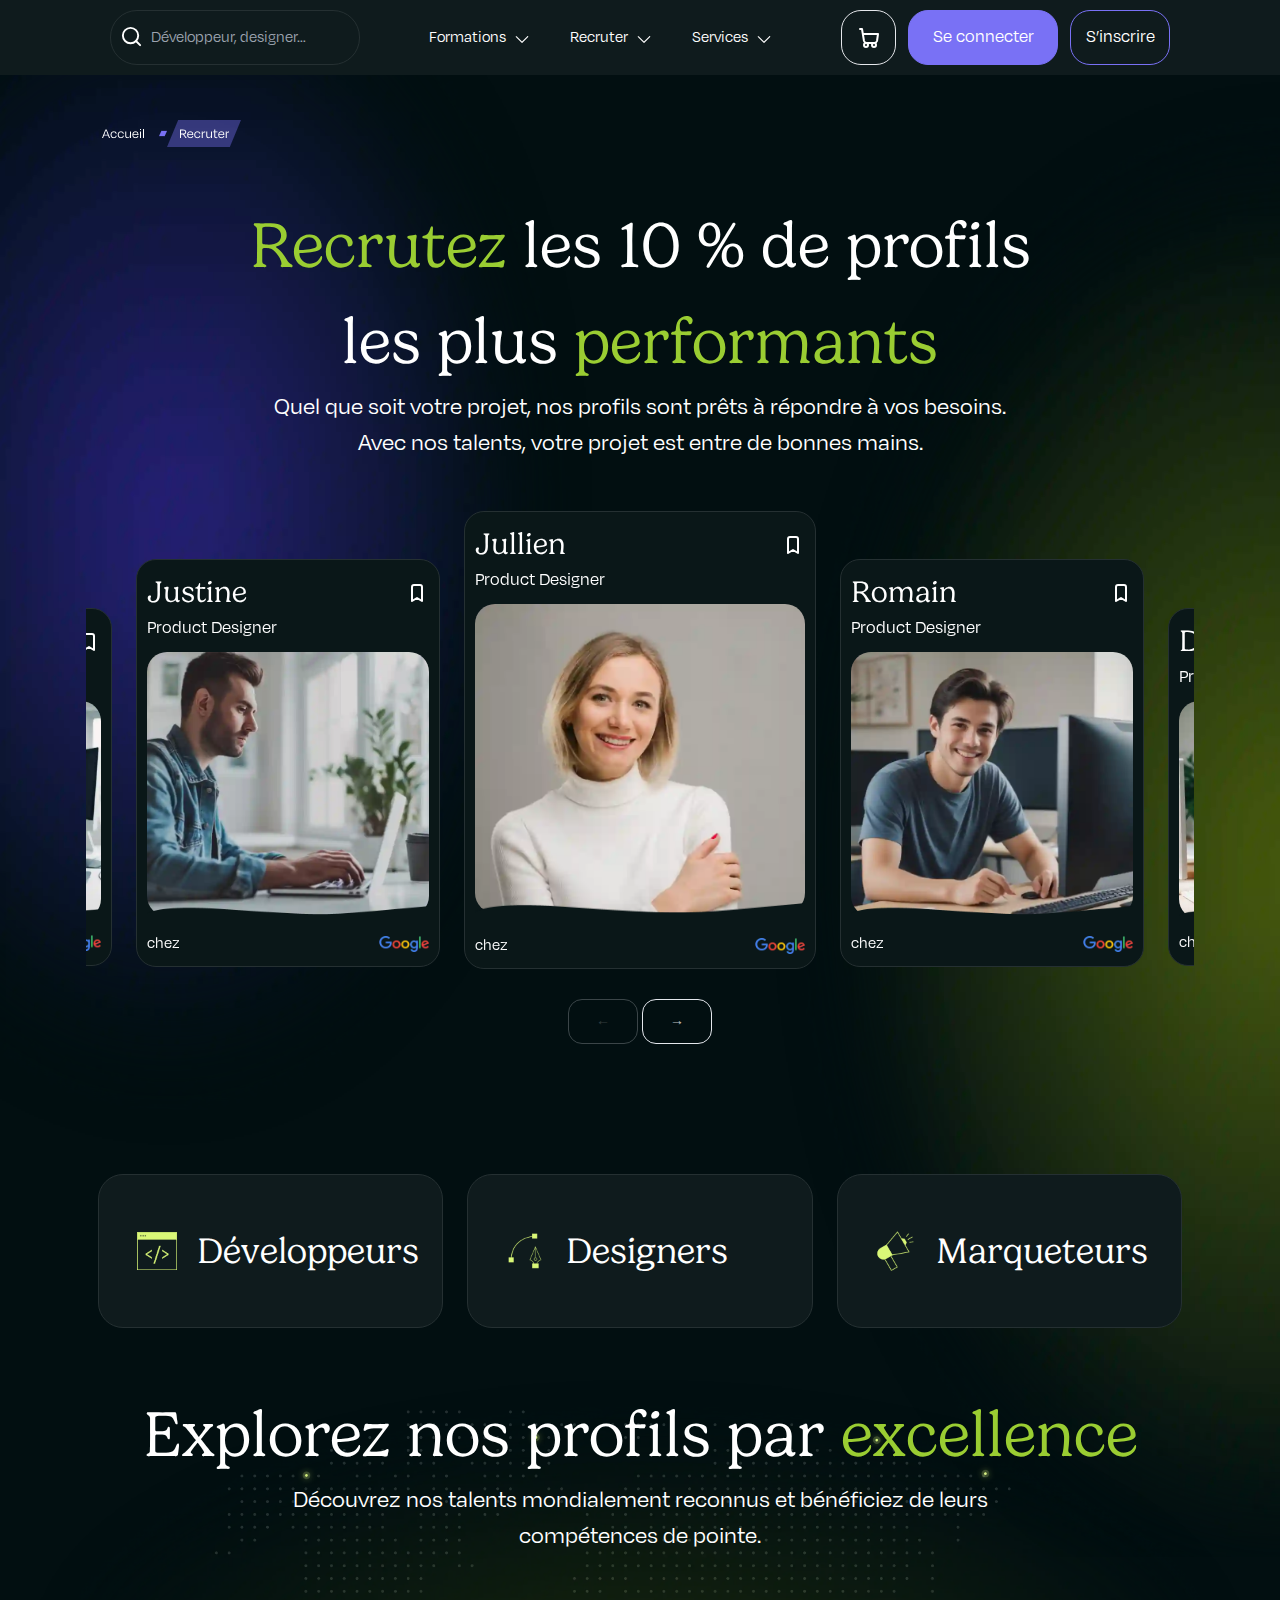
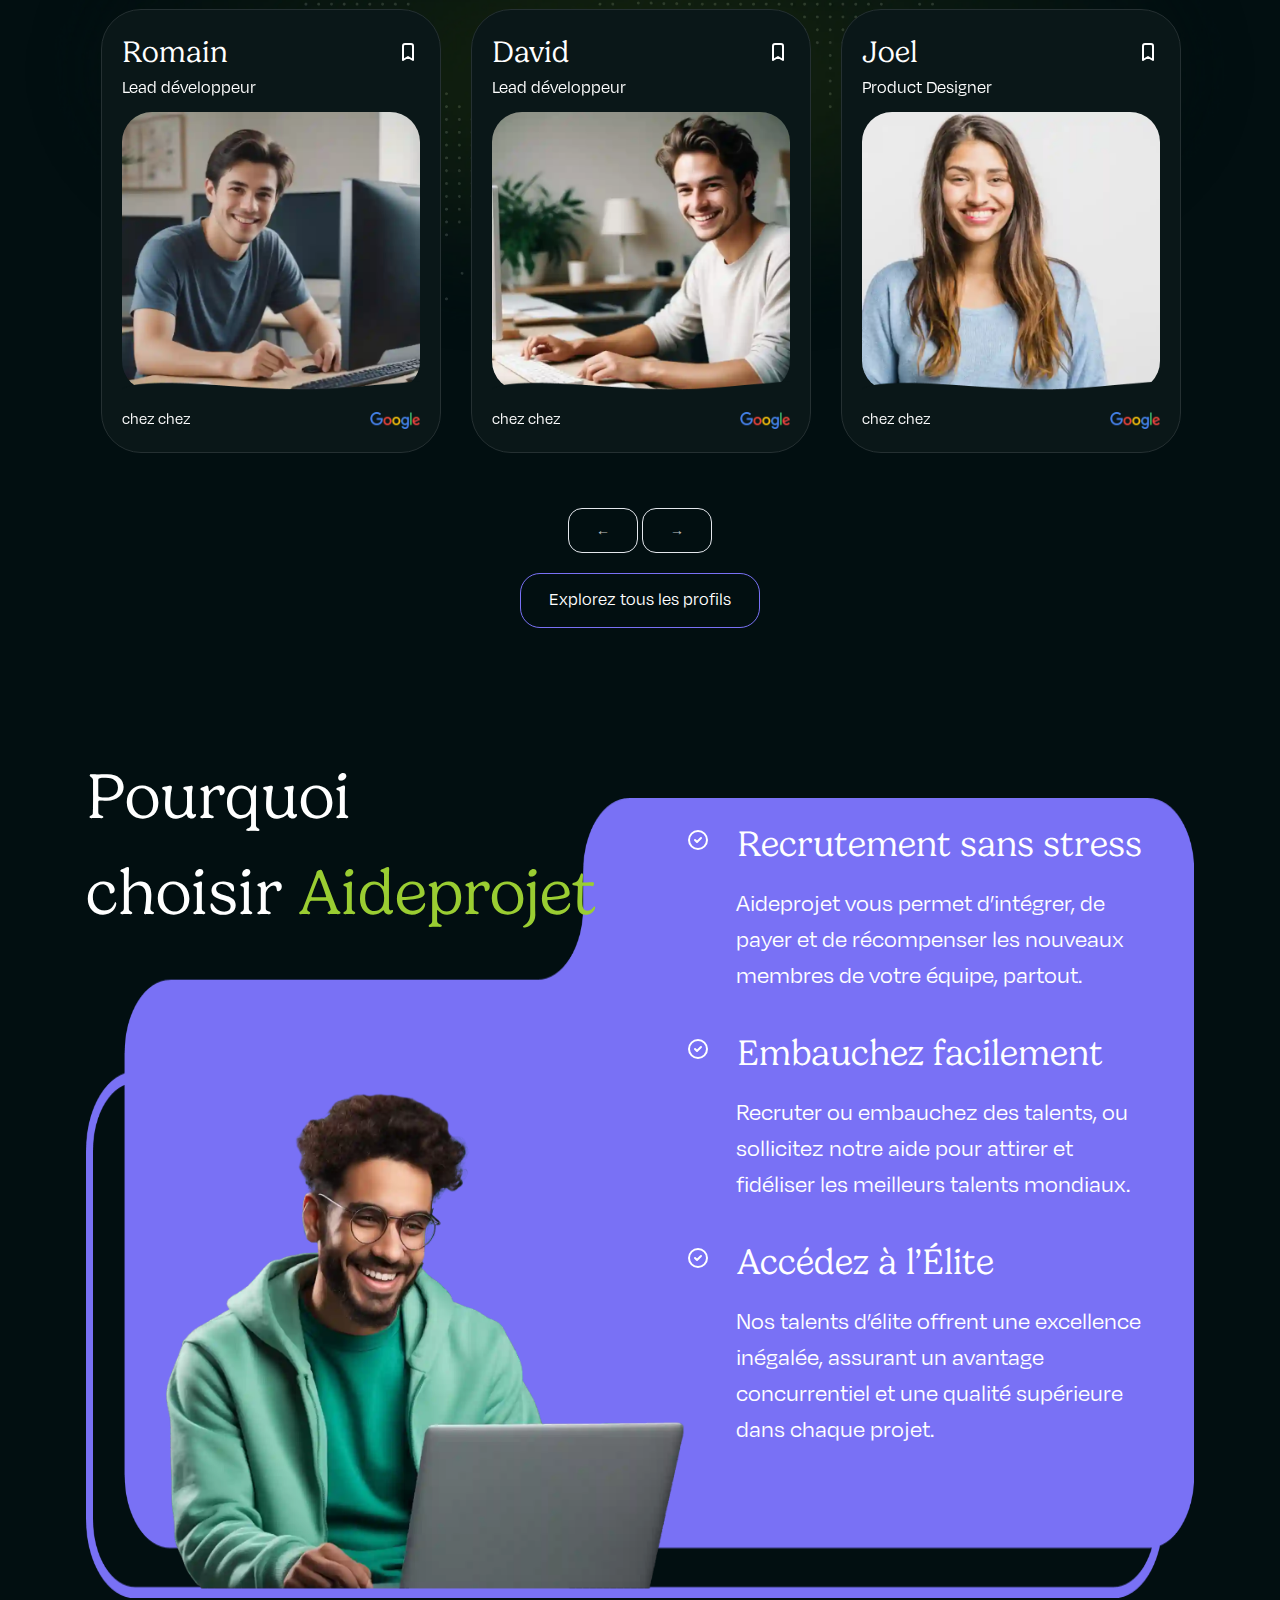
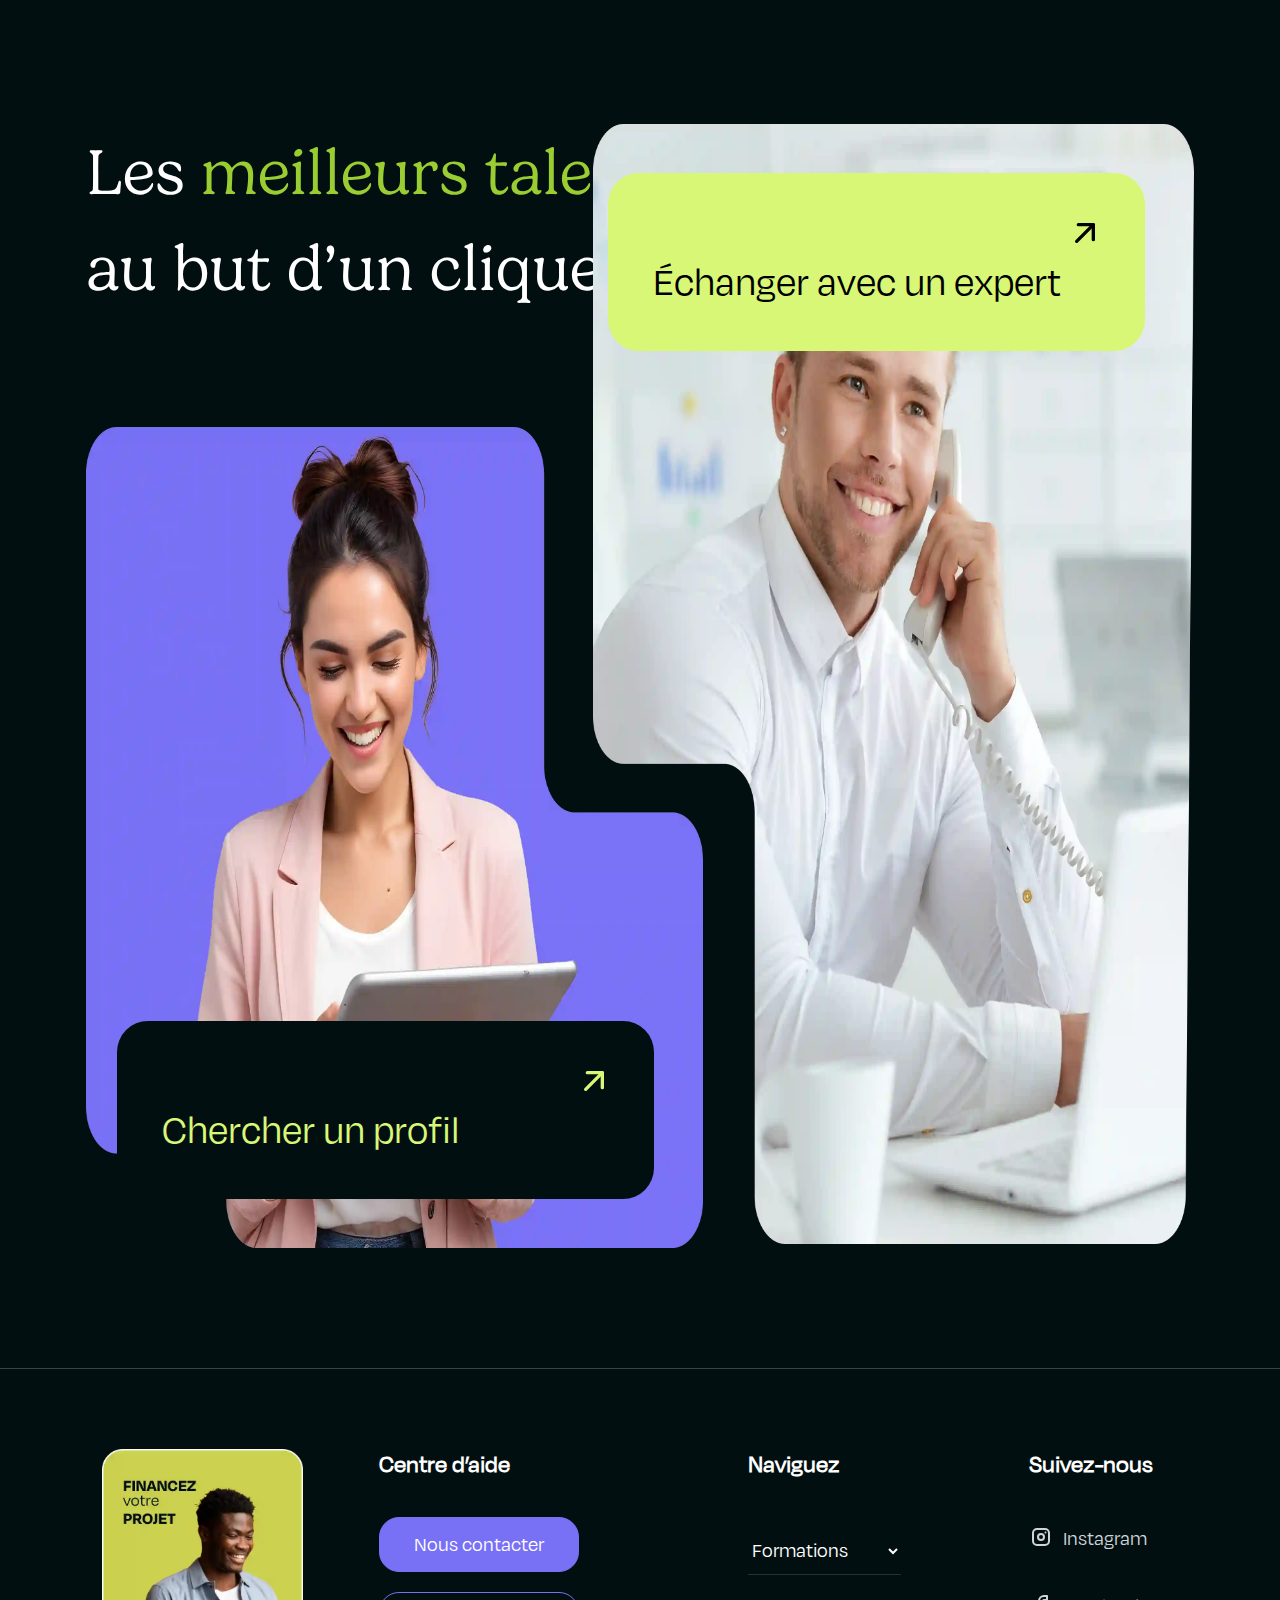
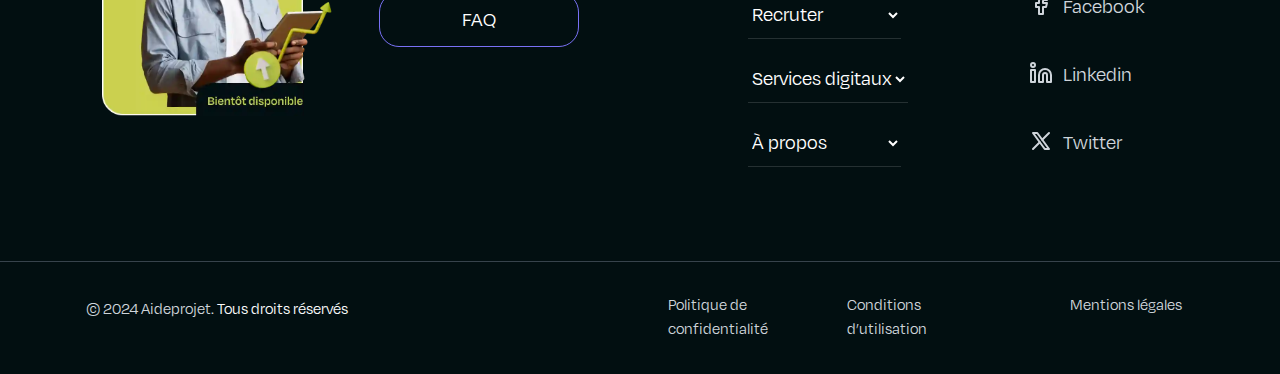
==== index.html @ 85cbe94a "updated header of index" ====
<!DOCTYPE html>
<html lang="en" class="scroll-smooth">
  <head>
    <meta charset="UTF-8" />
    <meta http-equiv="X-UA-Compatible" content="IE=edge" />
    <meta name="viewport" content="width=device-width, initial-scale=1.0" />
    <title>Aideprojet | Home</title>
    <link
      rel="shortcut icon"
      href="assets/images/favicon.png"
      type="image/x-icon"
    />
    <link type="text/css" rel="stylesheet" href="assets/css/slick.css" />
    <link type="text/css" rel="stylesheet" href="assets/css/slick-theme.css" />

    <link rel="stylesheet" href="assets/css/animate.css" />
    <link rel="stylesheet" href="assets/css/custom.css" />
    <link rel="stylesheet" href="assets/css/style.css" />
    <link rel="stylesheet" href="assets/css/tailwind.css" />

    <!-- ==== WOW JS ==== -->
    <script src="assets/js/wow.min.js"></script>
    <script>
      new WOW().init();
    </script>

    <style>
      .slick-prev:before,
      .slick-next:before {
        color: white;
      }
      .slick-prev:before {
        content: "←";
      }
      .slick-next:before {
        content: "→";
      }
      .slick-prev:hover,
      .slick-next:hover {
        color: black;
        background-color: white;
      }
      .products-slick .slick-slide {
        transition: all ease-in-out 0.5s;
      }
    </style>
  </head>

  <body>
    <!-- ====== Navbar Section Start -->
    <div class="relative first-background initial-background">
      <div class="sticky-header">
        <div class="flex w-full items-center">
          <div class="container">
            <div class="relative -mx-4 flex items-center justify-between">
              <div class="max-w-full">
                <a href="index.html" class="navbar-logo block w-full">
                  <img
                    src="assets/images/logo.png"
                    alt="logo"
                    class="header-logo w-full"
                  />
                </a>
              </div>

              <div class="flex w-full items-center justify-between px-4">
                <button
                  id="navbarToggler"
                  class="flex justify-center items-center absolute right-4 top-1/2 -translate-y-1/2 rounded-lg px-3 py-[6px] lg:hidden"
                  style="padding-top: 55px"
                >
                  <div>
                    <span
                      class="text-white text-[20px]"
                      style="margin-right: 10px"
                      >Menu</span
                    >
                  </div>
                  <div>
                    <svg
                      class="h-10 w-10 text-white"
                      fill="none"
                      viewBox="0 0 24 24"
                      stroke="currentColor"
                    >
                      <path
                        stroke-linecap="round"
                        stroke-linejoin="round"
                        stroke-width="2"
                        d="M4 6h16M4 12h16m-7 6h7"
                      />
                    </svg>
                  </div>
                </button>
                <nav
                  id="navbarCollapse"
                  class="absolute right-4 top-full hidden w-full max-w-[250px] rounded-lg bg-white py-5 shadow-lg lg:static lg:block lg:w-full lg:max-w-full lg:bg-transparent lg:py-0 lg:shadow-none xl:px-6"
                >
                  <ul class="lg:flex 2xl:ml-20 justify-between items-center">
                    <li class="submenu-item group relative">
                      <div class="relative">
                        <input
                          type="search"
                          class="search-form"
                          style="width: 250px"
                          placeholder="Développeur, designer…"
                        />
                        <svg
                          class="icon-form"
                          viewBox="0 0 24 24"
                          fill="none"
                          stroke="currentColor"
                          stroke-width="2"
                          stroke-linecap="round"
                          stroke-linejoin="round"
                        >
                          <circle cx="11" cy="11" r="8" />
                          <line x1="21" y1="21" x2="16.65" y2="16.65" />
                        </svg>
                      </div>
                    </li>
                    <div
                      class="font-Gelia flex justify-between"
                      style="margin-left: 20px"
                    >
                      <li
                        class="submenu-item group relative flex items-center lg:mr-10"
                      >
                        <div class="dropdown">
                          <div class="dropdown-item cursor-pointer">
                            Formations
                            <svg
                              class="ml-2 fill-current"
                              width="16"
                              height="20"
                              viewBox="0 0 16 20"
                              fill="none"
                              xmlns="http://www.w3.org/2000/svg"
                            >
                              <path
                                d="M7.99999 14.9C7.84999 14.9 7.72499 14.85 7.59999 14.75L1.84999 9.10005C1.62499 8.87505 1.62499 8.52505 1.84999 8.30005C2.07499 8.07505 2.42499 8.07505 2.64999 8.30005L7.99999 13.525L13.35 8.25005C13.575 8.02505 13.925 8.02505 14.15 8.25005C14.375 8.47505 14.375 8.82505 14.15 9.05005L8.39999 14.7C8.27499 14.825 8.14999 14.9 7.99999 14.9Z"
                              />
                            </svg>
                          </div>
                          <div
                            class="font-Gelia dropdown-content"
                            style="width: 780px; left: -160px"
                          >
                            <div
                              class="flex justify-between items-center"
                              style="height: 450px"
                            >
                              <div
                                class="flex flex-col justify-between h-full mr-3"
                              >
                                <div
                                  class="dropdown-submenu-background3"
                                  style="width: 481px; height: 141px"
                                >
                                  <div
                                    class="flex justify-between items-center"
                                  >
                                    <div style="font-size: 24px">
                                      Formations
                                    </div>
                                    <div
                                      class="flex justify-center items-center dropdown-title-arrow"
                                    >
                                      <svg
                                        class="h-8 w-8 text-red-500"
                                        width="24"
                                        height="24"
                                        viewBox="0 0 24 24"
                                        stroke-width="2"
                                        stroke="currentColor"
                                        fill="none"
                                        stroke-linecap="round"
                                        stroke-linejoin="round"
                                      >
                                        <path stroke="none" d="M0 0h24v24H0z" />
                                        <line x1="5" y1="12" x2="19" y2="12" />
                                        <line x1="15" y1="16" x2="19" y2="12" />
                                        <line x1="15" y1="8" x2="19" y2="12" />
                                      </svg>
                                    </div>
                                  </div>
                                  <div
                                    style="font-size: 16px; margin-top: 10px"
                                  >
                                    Explorez notre sélection de formations de
                                    pointe pour maîtriser les métiers du
                                    digital.
                                  </div>
                                </div>
                                <div
                                  id="development-item"
                                  class="development-item dropdown-subitem"
                                >
                                  <div style="font-size: 24px">
                                    Développement
                                  </div>
                                  <div class="dropdown-arrow">
                                    <svg
                                      class="h-8 w-8 text-red-500"
                                      style="color: black"
                                      width="24"
                                      height="24"
                                      viewBox="0 0 24 24"
                                      stroke-width="2"
                                      stroke="currentColor"
                                      fill="none"
                                      stroke-linecap="round"
                                      stroke-linejoin="round"
                                    >
                                      <path stroke="none" d="M0 0h24v24H0z" />
                                      <line x1="5" y1="12" x2="19" y2="12" />
                                      <line x1="15" y1="16" x2="19" y2="12" />
                                      <line x1="15" y1="8" x2="19" y2="12" />
                                    </svg>
                                  </div>
                                  <div
                                    class="dropdown-image1"
                                    style="pointer-events: none"
                                  ></div>
                                </div>
                                <div
                                  id="ux-ui-item"
                                  class="ux-ui-item dropdown-subitem"
                                >
                                  <div style="font-size: 24px">UX/UI</div>
                                  <div class="dropdown-arrow">
                                    <svg
                                      class="h-8 w-8 text-red-500"
                                      style="color: black"
                                      width="24"
                                      height="24"
                                      viewBox="0 0 24 24"
                                      stroke-width="2"
                                      stroke="currentColor"
                                      fill="none"
                                      stroke-linecap="round"
                                      stroke-linejoin="round"
                                    >
                                      <path stroke="none" d="M0 0h24v24H0z" />
                                      <line x1="5" y1="12" x2="19" y2="12" />
                                      <line x1="15" y1="16" x2="19" y2="12" />
                                      <line x1="15" y1="8" x2="19" y2="12" />
                                    </svg>
                                  </div>
                                  <div class="dropdown-image1"></div>
                                </div>
                                <div
                                  id="marketing-digital-item"
                                  class="marketing-digital-item dropdown-subitem"
                                >
                                  <div style="font-size: 24px">
                                    Marketing digital
                                  </div>
                                  <div class="dropdown-arrow">
                                    <svg
                                      class="h-8 w-8 text-red-500"
                                      style="color: black"
                                      width="24"
                                      height="24"
                                      viewBox="0 0 24 24"
                                      stroke-width="2"
                                      stroke="currentColor"
                                      fill="none"
                                      stroke-linecap="round"
                                      stroke-linejoin="round"
                                    >
                                      <path stroke="none" d="M0 0h24v24H0z" />
                                      <line x1="5" y1="12" x2="19" y2="12" />
                                      <line x1="15" y1="16" x2="19" y2="12" />
                                      <line x1="15" y1="8" x2="19" y2="12" />
                                    </svg>
                                  </div>
                                  <div class="dropdown-image1"></div>
                                </div>
                                <div
                                  id="cultural-digital-item"
                                  class="cultural-digital-item dropdown-subitem"
                                >
                                  <div style="font-size: 24px">
                                    Culture digital
                                  </div>
                                  <div class="dropdown-arrow">
                                    <svg
                                      class="h-8 w-8 text-red-500"
                                      style="color: black"
                                      width="24"
                                      height="24"
                                      viewBox="0 0 24 24"
                                      stroke-width="2"
                                      stroke="currentColor"
                                      fill="none"
                                      stroke-linecap="round"
                                      stroke-linejoin="round"
                                    >
                                      <path stroke="none" d="M0 0h24v24H0z" />
                                      <line x1="5" y1="12" x2="19" y2="12" />
                                      <line x1="15" y1="16" x2="19" y2="12" />
                                      <line x1="15" y1="8" x2="19" y2="12" />
                                    </svg>
                                  </div>
                                  <div class="dropdown-image1"></div>
                                </div>
                              </div>
                              <div class="dropdown-image1"></div>
                            </div>
                          </div>
                        </div>
                      </li>
                      <li class="submenu-item group relative lg:mr-10">
                        <div class="dropdown">
                          <div class="dropdown-item cursor-pointer">
                            Recruter
                            <svg
                              class="ml-2 fill-current"
                              width="16"
                              height="20"
                              viewBox="0 0 16 20"
                              fill="none"
                              xmlns="http://www.w3.org/2000/svg"
                            >
                              <path
                                d="M7.99999 14.9C7.84999 14.9 7.72499 14.85 7.59999 14.75L1.84999 9.10005C1.62499 8.87505 1.62499 8.52505 1.84999 8.30005C2.07499 8.07505 2.42499 8.07505 2.64999 8.30005L7.99999 13.525L13.35 8.25005C13.575 8.02505 13.925 8.02505 14.15 8.25005C14.375 8.47505 14.375 8.82505 14.15 9.05005L8.39999 14.7C8.27499 14.825 8.14999 14.9 7.99999 14.9Z"
                              />
                            </svg>
                          </div>
                          <div
                            class="font-Gelia dropdown-content"
                            style="right: -250px"
                          >
                            <div style="height: 415px">
                              <div
                                class="dropdown-submenu-background2"
                                style="width: 451px; height: 141px"
                              >
                                <div class="flex justify-between items-center">
                                  <div style="font-size: 24px">Recruter</div>
                                  <div
                                    class="flex justify-center items-center dropdown-title-arrow"
                                  >
                                    <svg
                                      class="h-8 w-8 text-red-500"
                                      width="24"
                                      height="24"
                                      viewBox="0 0 24 24"
                                      stroke-width="2"
                                      stroke="currentColor"
                                      fill="none"
                                      stroke-linecap="round"
                                      stroke-linejoin="round"
                                    >
                                      <path stroke="none" d="M0 0h24v24H0z" />
                                      <line x1="5" y1="12" x2="19" y2="12" />
                                      <line x1="15" y1="16" x2="19" y2="12" />
                                      <line x1="15" y1="8" x2="19" y2="12" />
                                    </svg>
                                  </div>
                                </div>
                                <div style="font-size: 16px; margin-top: 10px">
                                  Embaucher les 10 % de développeurs les plus
                                  performants !
                                </div>
                              </div>
                              <div
                                class="dropdown-subitem sm:mt-3"
                                style="width: 100%"
                              >
                                <div style="font-size: 24px">Développeurs</div>
                                <div class="dropdown-arrow">
                                  <svg
                                    class="h-8 w-8 text-red-500"
                                    style="color: black"
                                    width="24"
                                    height="24"
                                    viewBox="0 0 24 24"
                                    stroke-width="2"
                                    stroke="currentColor"
                                    fill="none"
                                    stroke-linecap="round"
                                    stroke-linejoin="round"
                                  >
                                    <path stroke="none" d="M0 0h24v24H0z" />
                                    <line x1="5" y1="12" x2="19" y2="12" />
                                    <line x1="15" y1="16" x2="19" y2="12" />
                                    <line x1="15" y1="8" x2="19" y2="12" />
                                  </svg>
                                </div>
                              </div>
                              <div class="dropdown-subitem" style="width: 100%">
                                <div style="font-size: 24px">Designers</div>
                                <div class="dropdown-arrow">
                                  <svg
                                    class="h-8 w-8 text-red-500"
                                    style="color: black"
                                    width="24"
                                    height="24"
                                    viewBox="0 0 24 24"
                                    stroke-width="2"
                                    stroke="currentColor"
                                    fill="none"
                                    stroke-linecap="round"
                                    stroke-linejoin="round"
                                  >
                                    <path stroke="none" d="M0 0h24v24H0z" />
                                    <line x1="5" y1="12" x2="19" y2="12" />
                                    <line x1="15" y1="16" x2="19" y2="12" />
                                    <line x1="15" y1="8" x2="19" y2="12" />
                                  </svg>
                                </div>
                              </div>
                              <div class="dropdown-subitem" style="width: 100%">
                                <div style="font-size: 24px">Marketeurs</div>
                                <div class="dropdown-arrow">
                                  <svg
                                    class="h-8 w-8 text-red-500"
                                    style="color: black"
                                    width="24"
                                    height="24"
                                    viewBox="0 0 24 24"
                                    stroke-width="2"
                                    stroke="currentColor"
                                    fill="none"
                                    stroke-linecap="round"
                                    stroke-linejoin="round"
                                  >
                                    <path stroke="none" d="M0 0h24v24H0z" />
                                    <line x1="5" y1="12" x2="19" y2="12" />
                                    <line x1="15" y1="16" x2="19" y2="12" />
                                    <line x1="15" y1="8" x2="19" y2="12" />
                                  </svg>
                                </div>
                              </div>
                              <div class="dropdown-subitem" style="width: 100%">
                                <div style="font-size: 24px">
                                  Découvrir tous les profils
                                </div>
                                <div class="dropdown-arrow">
                                  <svg
                                    class="h-8 w-8 text-red-500"
                                    style="color: black"
                                    width="24"
                                    height="24"
                                    viewBox="0 0 24 24"
                                    stroke-width="2"
                                    stroke="currentColor"
                                    fill="none"
                                    stroke-linecap="round"
                                    stroke-linejoin="round"
                                  >
                                    <path stroke="none" d="M0 0h24v24H0z" />
                                    <line x1="5" y1="12" x2="19" y2="12" />
                                    <line x1="15" y1="16" x2="19" y2="12" />
                                    <line x1="15" y1="8" x2="19" y2="12" />
                                  </svg>
                                </div>
                              </div>
                            </div>
                          </div>
                        </div>
                      </li>
                      <li class="submenu-item group relative flex items-center">
                        <div class="dropdown">
                          <div class="dropdown-item cursor-pointer">
                            Services
                            <svg
                              class="ml-2 fill-current"
                              width="16"
                              height="20"
                              viewBox="0 0 16 20"
                              fill="none"
                              xmlns="http://www.w3.org/2000/svg"
                            >
                              <path
                                d="M7.99999 14.9C7.84999 14.9 7.72499 14.85 7.59999 14.75L1.84999 9.10005C1.62499 8.87505 1.62499 8.52505 1.84999 8.30005C2.07499 8.07505 2.42499 8.07505 2.64999 8.30005L7.99999 13.525L13.35 8.25005C13.575 8.02505 13.925 8.02505 14.15 8.25005C14.375 8.47505 14.375 8.82505 14.15 9.05005L8.39999 14.7C8.27499 14.825 8.14999 14.9 7.99999 14.9Z"
                              />
                            </svg>
                          </div>
                          <div
                            class="font-Gelia dropdown-content"
                            style="width: 780px; right: -280px"
                          >
                            <div
                              class="flex justify-between items-center"
                              style="height: 450px"
                            >
                              <div
                                class="flex flex-col justify-between h-full mr-3"
                              >
                                <div
                                  class="dropdown-submenu-background1"
                                  style="width: 451px; height: 141px"
                                >
                                  <div
                                    class="flex justify-between items-center"
                                  >
                                    <div style="font-size: 24px">Services</div>
                                    <div
                                      class="flex justify-center items-center dropdown-title-arrow"
                                    >
                                      <svg
                                        class="h-8 w-8"
                                        width="24"
                                        height="24"
                                        viewBox="0 0 24 24"
                                        stroke-width="2"
                                        stroke="currentColor"
                                        fill="none"
                                        stroke-linecap="round"
                                        stroke-linejoin="round"
                                      >
                                        <path stroke="none" d="M0 0h24v24H0z" />
                                        <line x1="5" y1="12" x2="19" y2="12" />
                                        <line x1="15" y1="16" x2="19" y2="12" />
                                        <line x1="15" y1="8" x2="19" y2="12" />
                                      </svg>
                                    </div>
                                  </div>
                                  <div
                                    style="font-size: 16px; margin-top: 10px"
                                  >
                                    Découvrez notre gamme complète de services
                                    digitaux et professionnels.
                                  </div>
                                </div>
                                <div
                                  id="site-web-item"
                                  class="site-web-item dropdown-subitem"
                                >
                                  <div style="font-size: 24px">Site Web</div>
                                  <div class="dropdown-arrow">
                                    <svg
                                      class="h-8 w-8 text-red-500"
                                      style="color: black"
                                      width="24"
                                      height="24"
                                      viewBox="0 0 24 24"
                                      stroke-width="2"
                                      stroke="currentColor"
                                      fill="none"
                                      stroke-linecap="round"
                                      stroke-linejoin="round"
                                    >
                                      <path stroke="none" d="M0 0h24v24H0z" />
                                      <line x1="5" y1="12" x2="19" y2="12" />
                                      <line x1="15" y1="16" x2="19" y2="12" />
                                      <line x1="15" y1="8" x2="19" y2="12" />
                                    </svg>
                                  </div>
                                  <div
                                    class="dropdown-image2"
                                    style="pointer-events: none"
                                  ></div>
                                </div>
                                <div
                                  id="application-item"
                                  class="application-item dropdown-subitem"
                                >
                                  <div style="font-size: 24px">
                                    Application mobile V1
                                  </div>
                                  <div class="dropdown-arrow">
                                    <svg
                                      class="h-8 w-8 text-red-500"
                                      style="color: black"
                                      width="24"
                                      height="24"
                                      viewBox="0 0 24 24"
                                      stroke-width="2"
                                      stroke="currentColor"
                                      fill="none"
                                      stroke-linecap="round"
                                      stroke-linejoin="round"
                                    >
                                      <path stroke="none" d="M0 0h24v24H0z" />
                                      <line x1="5" y1="12" x2="19" y2="12" />
                                      <line x1="15" y1="16" x2="19" y2="12" />
                                      <line x1="15" y1="8" x2="19" y2="12" />
                                    </svg>
                                  </div>
                                  <div class="dropdown-image2"></div>
                                </div>
                                <div
                                  id="sociaty-item"
                                  class="sociaty-item dropdown-subitem"
                                >
                                  <div style="font-size: 24px">
                                    Réseaux sociaux
                                  </div>
                                  <div class="dropdown-arrow">
                                    <svg
                                      class="h-8 w-8 text-red-500"
                                      style="color: black"
                                      width="24"
                                      height="24"
                                      viewBox="0 0 24 24"
                                      stroke-width="2"
                                      stroke="currentColor"
                                      fill="none"
                                      stroke-linecap="round"
                                      stroke-linejoin="round"
                                    >
                                      <path stroke="none" d="M0 0h24v24H0z" />
                                      <line x1="5" y1="12" x2="19" y2="12" />
                                      <line x1="15" y1="16" x2="19" y2="12" />
                                      <line x1="15" y1="8" x2="19" y2="12" />
                                    </svg>
                                  </div>
                                  <div class="dropdown-image2"></div>
                                </div>
                                <div
                                  id="compatability-item"
                                  class="compatability-item dropdown-subitem"
                                >
                                  <div style="font-size: 24px">
                                    Comptabilité - Fiscalité
                                  </div>
                                  <div class="dropdown-arrow">
                                    <svg
                                      class="h-8 w-8 text-red-500"
                                      style="color: black"
                                      width="24"
                                      height="24"
                                      viewBox="0 0 24 24"
                                      stroke-width="2"
                                      stroke="currentColor"
                                      fill="none"
                                      stroke-linecap="round"
                                      stroke-linejoin="round"
                                    >
                                      <path stroke="none" d="M0 0h24v24H0z" />
                                      <line x1="5" y1="12" x2="19" y2="12" />
                                      <line x1="15" y1="16" x2="19" y2="12" />
                                      <line x1="15" y1="8" x2="19" y2="12" />
                                    </svg>
                                  </div>
                                  <div class="dropdown-image2"></div>
                                </div>
                              </div>
                            </div>
                          </div>
                        </div>
                      </li>
                    </div>
                    <li class="submenu-item group relative">
                      <div class="hidden sm:flex" style="margin-left: 20px">
                        <a
                          href="#"
                          class="cart-form py-2 mr-3 text-base text-white hover:opacity-70"
                        >
                          <svg
                            width="24"
                            height="24"
                            viewBox="0 0 24 24"
                            stroke-width="2"
                            stroke="currentColor"
                            fill="none"
                            stroke-linecap="round"
                            stroke-linejoin="round"
                          >
                            <path stroke="none" d="M0 0h24v24H0z" />
                            <circle cx="9" cy="19" r="2" />
                            <circle cx="17" cy="19" r="2" />
                            <path
                              d="M3 3h2l2 12a3 3 0 0 0 3 2h7a3 3 0 0 0 3 -2l1 -7h-15.2"
                            />
                          </svg>
                        </a>
                        <a
                          href="#"
                          class="fill-button-form mr-3 px-5 flex justify-center items-center text-white"
                          style="width: 150px"
                        >
                          Se connecter
                        </a>
                        <a
                          href="#"
                          class="outline-button-form flex px-5 justify-center items-center text-white"
                          style="width: 100px"
                        >
                          S’inscrire
                        </a>
                      </div>
                    </li>
                  </ul>
                </nav>
              </div>
            </div>
          </div>
        </div>
      </div>
      <!-- ====== Navbar Section End -->

      <div class="container" style="padding: 20px">
        <div class="menu-form"></div>
      </div>

      <div class="section">
        <!-- container -->
        <div class="container">
          <!-- row -->
          <div>
            <div class="-mx-4 flex flex-wrap justify-center">
              <div class="w-full px-4">
                <div class="sm:text-left xl:text-center text-white mt-28">
                  <h1 class="font-Gelia sm:text-4xl xl:text-7xl">
                    <span class="font-Gelia" style="color: yellowgreen"
                      >Recrutez</span
                    >
                    les 10 % de profils <br />les plus
                    <span class="font-Gelia" style="color: yellowgreen"
                      >performants</span
                    >
                  </h1>
                  <h4 class="sm:text-xl xl:text-2xl mt-4">
                    Quel que soit votre projet, nos profils sont prêts à
                    répondre à vos besoins.<br />
                    Avec nos talents, votre projet est entre de bonnes mains.
                  </h4>
                </div>
              </div>
            </div>

            <!-- Products tab & slick -->
            <div class="font-Gelia products-tabs" style="margin-top: 50px">
              <!-- tab -->
              <div id="tab2" class="sm:-m-4 xl:m-0 tab-pane fade in active">
                <div class="products-slick" data-nav="#slick-nav-2">
                  <!-- product -->
                  <div
                    class="text-white mx-3 m-3 sm:w-64 xl:w-72"
                    style="border-radius: 20px; padding: 20px"
                  >
                    <div class="outline-block">
                      <div class="flex justify-between items-center">
                        <h2 class="font-Gelia sm:text-base lg:text-3xl">
                          Jullien
                        </h2>
                        <svg
                          class="h-8 w-8 text-red-500"
                          width="24"
                          height="24"
                          viewBox="0 0 24 24"
                          stroke-width="2"
                          stroke="currentColor"
                          fill="none"
                          stroke-linecap="round"
                          stroke-linejoin="round"
                        >
                          <path stroke="none" d="M0 0h24v24H0z" />
                          <path
                            d="M9 4h6a2 2 0 0 1 2 2v14l-5-3l-5 3v-14a2 2 0 0 1 2 -2"
                          />
                        </svg>
                      </div>
                      <h3 class="sm:text-xs lg:text-lg">Product Designer</h3>
                      <img
                        src="assets/images/persons/person13.png"
                        style="margin-top: 10px; border-radius: 20px"
                      />
                      <img
                        src="assets/images/curve.png"
                        style="margin-top: -10px; width: 100%"
                      />
                      <div class="flex justify-between items-center">
                        <h4 class="sm:text-xs lg:text-base">chez</h4>
                        <img
                          src="assets/images/logo-google.png"
                          class="smooth-sizing"
                        />
                      </div>
                    </div>
                  </div>
                  <div
                    class="text-white mx-3 m-3 sm:w-64 xl:w-72"
                    style="border-radius: 20px; padding: 20px"
                  >
                    <div class="outline-block">
                      <div class="flex justify-between items-center">
                        <h2 class="font-Gelia sm:text-base lg:text-3xl">
                          Romain
                        </h2>
                        <svg
                          class="h-8 w-8 text-red-500"
                          width="24"
                          height="24"
                          viewBox="0 0 24 24"
                          stroke-width="2"
                          stroke="currentColor"
                          fill="none"
                          stroke-linecap="round"
                          stroke-linejoin="round"
                        >
                          <path stroke="none" d="M0 0h24v24H0z" />
                          <path
                            d="M9 4h6a2 2 0 0 1 2 2v14l-5-3l-5 3v-14a2 2 0 0 1 2 -2"
                          />
                        </svg>
                      </div>
                      <h3 class="sm:text-xs lg:text-lg">Product Designer</h3>
                      <img
                        src="assets/images/persons/person1.png"
                        style="margin-top: 10px; border-radius: 20px"
                      />
                      <img
                        src="assets/images/curve.png"
                        style="margin-top: -10px; width: 100%"
                      />
                      <div class="flex justify-between items-center">
                        <h4 class="sm:text-xs lg:text-base">chez</h4>
                        <img
                          src="assets/images/logo-google.png"
                          class="smooth-sizing"
                        />
                      </div>
                    </div>
                  </div>
                  <div
                    class="text-white mx-3 m-3 sm:w-64 xl:w-72"
                    style="border-radius: 20px; padding: 20px"
                  >
                    <div class="outline-block">
                      <div class="flex justify-between items-center">
                        <h2 class="font-Gelia sm:text-base lg:text-3xl">
                          David
                        </h2>
                        <svg
                          class="h-8 w-8 text-red-500"
                          width="24"
                          height="24"
                          viewBox="0 0 24 24"
                          stroke-width="2"
                          stroke="currentColor"
                          fill="none"
                          stroke-linecap="round"
                          stroke-linejoin="round"
                        >
                          <path stroke="none" d="M0 0h24v24H0z" />
                          <path
                            d="M9 4h6a2 2 0 0 1 2 2v14l-5-3l-5 3v-14a2 2 0 0 1 2 -2"
                          />
                        </svg>
                      </div>
                      <h3 class="sm:text-xs lg:text-lg">Product Designer</h3>
                      <img
                        src="assets/images/persons/person2.png"
                        style="margin-top: 10px; border-radius: 20px"
                      />
                      <img
                        src="assets/images/curve.png"
                        style="margin-top: -10px; width: 100%"
                      />
                      <div class="flex justify-between items-center">
                        <h4 class="sm:text-xs lg:text-base">chez</h4>
                        <img
                          src="assets/images/logo-google.png"
                          class="smooth-sizing"
                        />
                      </div>
                    </div>
                  </div>
                  <div
                    class="text-white mx-3 m-3 sm:w-64 xl:w-72"
                    style="border-radius: 20px; padding: 20px"
                  >
                    <div class="outline-block">
                      <div class="flex justify-between items-center">
                        <h2 class="font-Gelia sm:text-base lg:text-3xl">
                          Christine
                        </h2>
                        <svg
                          class="h-8 w-8 text-red-500"
                          width="24"
                          height="24"
                          viewBox="0 0 24 24"
                          stroke-width="2"
                          stroke="currentColor"
                          fill="none"
                          stroke-linecap="round"
                          stroke-linejoin="round"
                        >
                          <path stroke="none" d="M0 0h24v24H0z" />
                          <path
                            d="M9 4h6a2 2 0 0 1 2 2v14l-5-3l-5 3v-14a2 2 0 0 1 2 -2"
                          />
                        </svg>
                      </div>
                      <h3 class="sm:text-xs lg:text-lg">Product Designer</h3>
                      <img
                        src="assets/images/persons/person3.png"
                        style="margin-top: 10px; border-radius: 20px"
                      />
                      <img
                        src="assets/images/curve.png"
                        style="margin-top: -10px; width: 100%"
                      />
                      <div class="flex justify-between items-center">
                        <h4 class="sm:text-xs lg:text-base">chez</h4>
                        <img
                          src="assets/images/logo-google.png"
                          class="smooth-sizing"
                        />
                      </div>
                    </div>
                  </div>
                  <div
                    class="text-white mx-3 m-3 sm:w-64 xl:w-72"
                    style="border-radius: 20px; padding: 20px"
                  >
                    <div class="outline-block">
                      <div class="flex justify-between items-center">
                        <h2 class="font-Gelia sm:text-base lg:text-3xl">
                          Joel
                        </h2>
                        <svg
                          class="h-8 w-8 text-red-500"
                          width="24"
                          height="24"
                          viewBox="0 0 24 24"
                          stroke-width="2"
                          stroke="currentColor"
                          fill="none"
                          stroke-linecap="round"
                          stroke-linejoin="round"
                        >
                          <path stroke="none" d="M0 0h24v24H0z" />
                          <path
                            d="M9 4h6a2 2 0 0 1 2 2v14l-5-3l-5 3v-14a2 2 0 0 1 2 -2"
                          />
                        </svg>
                      </div>
                      <h3 class="sm:text-xs lg:text-lg">Product Designer</h3>
                      <img
                        src="assets/images/persons/person4.png"
                        style="margin-top: 10px; border-radius: 20px"
                      />
                      <img
                        src="assets/images/curve.png"
                        style="margin-top: -10px; width: 100%"
                      />
                      <div class="flex justify-between items-center">
                        <h4 class="sm:text-xs lg:text-base">chez</h4>
                        <img
                          src="assets/images/logo-google.png"
                          class="smooth-sizing"
                        />
                      </div>
                    </div>
                  </div>
                  <div
                    class="text-white mx-3 m-3 sm:w-64 xl:w-72"
                    style="border-radius: 20px; padding: 20px"
                  >
                    <div class="outline-block">
                      <div class="flex justify-between items-center">
                        <h2 class="font-Gelia sm:text-base lg:text-3xl">
                          Edwin
                        </h2>
                        <svg
                          class="h-8 w-8 text-red-500"
                          width="24"
                          height="24"
                          viewBox="0 0 24 24"
                          stroke-width="2"
                          stroke="currentColor"
                          fill="none"
                          stroke-linecap="round"
                          stroke-linejoin="round"
                        >
                          <path stroke="none" d="M0 0h24v24H0z" />
                          <path
                            d="M9 4h6a2 2 0 0 1 2 2v14l-5-3l-5 3v-14a2 2 0 0 1 2 -2"
                          />
                        </svg>
                      </div>
                      <h3 class="sm:text-xs lg:text-lg">Product Designer</h3>
                      <img
                        src="assets/images/persons/person5.png"
                        style="margin-top: 10px; border-radius: 20px"
                      />
                      <img
                        src="assets/images/curve.png"
                        style="margin-top: -10px; width: 100%"
                      />
                      <div class="flex justify-between items-center">
                        <h4 class="sm:text-xs lg:text-base">chez</h4>
                        <img
                          src="assets/images/logo-google.png"
                          class="smooth-sizing"
                        />
                      </div>
                    </div>
                  </div>
                  <div
                    class="text-white mx-3 m-3 sm:w-64 xl:w-72"
                    style="border-radius: 20px; padding: 20px"
                  >
                    <div class="outline-block">
                      <div class="flex justify-between items-center">
                        <h2 class="font-Gelia sm:text-base lg:text-3xl">
                          Laura
                        </h2>
                        <svg
                          class="h-8 w-8 text-red-500"
                          width="24"
                          height="24"
                          viewBox="0 0 24 24"
                          stroke-width="2"
                          stroke="currentColor"
                          fill="none"
                          stroke-linecap="round"
                          stroke-linejoin="round"
                        >
                          <path stroke="none" d="M0 0h24v24H0z" />
                          <path
                            d="M9 4h6a2 2 0 0 1 2 2v14l-5-3l-5 3v-14a2 2 0 0 1 2 -2"
                          />
                        </svg>
                      </div>
                      <h3 class="sm:text-xs lg:text-lg">Product Designer</h3>
                      <img
                        src="assets/images/persons/person6.png"
                        style="margin-top: 10px; border-radius: 20px"
                      />
                      <img
                        src="assets/images/curve.png"
                        style="margin-top: -10px; width: 100%"
                      />
                      <div class="flex justify-between items-center">
                        <h4 class="sm:text-xs lg:text-base">chez</h4>
                        <img
                          src="assets/images/logo-google.png"
                          class="smooth-sizing"
                        />
                      </div>
                    </div>
                  </div>
                  <div
                    class="text-white mx-3 m-3 sm:w-64 xl:w-72"
                    style="border-radius: 20px; padding: 20px"
                  >
                    <div class="outline-block">
                      <div class="flex justify-between items-center">
                        <h2 class="font-Gelia sm:text-base lg:text-3xl">
                          Emilio
                        </h2>
                        <svg
                          class="h-8 w-8 text-red-500"
                          width="24"
                          height="24"
                          viewBox="0 0 24 24"
                          stroke-width="2"
                          stroke="currentColor"
                          fill="none"
                          stroke-linecap="round"
                          stroke-linejoin="round"
                        >
                          <path stroke="none" d="M0 0h24v24H0z" />
                          <path
                            d="M9 4h6a2 2 0 0 1 2 2v14l-5-3l-5 3v-14a2 2 0 0 1 2 -2"
                          />
                        </svg>
                      </div>
                      <h3 class="sm:text-xs lg:text-lg">Product Designer</h3>
                      <img
                        src="assets/images/persons/person7.png"
                        style="margin-top: 10px; border-radius: 20px"
                      />
                      <img
                        src="assets/images/curve.png"
                        style="margin-top: -10px; width: 100%"
                      />
                      <div class="flex justify-between items-center">
                        <h4 class="sm:text-xs lg:text-base">chez</h4>
                        <img
                          src="assets/images/logo-google.png"
                          class="smooth-sizing"
                        />
                      </div>
                    </div>
                  </div>
                  <div
                    class="text-white mx-3 m-3 sm:w-64 xl:w-72"
                    style="border-radius: 20px; padding: 20px"
                  >
                    <div class="outline-block">
                      <div class="flex justify-between items-center">
                        <h2 class="font-Gelia sm:text-base lg:text-3xl">
                          Justine
                        </h2>
                        <svg
                          class="h-8 w-8 text-red-500"
                          width="24"
                          height="24"
                          viewBox="0 0 24 24"
                          stroke-width="2"
                          stroke="currentColor"
                          fill="none"
                          stroke-linecap="round"
                          stroke-linejoin="round"
                        >
                          <path stroke="none" d="M0 0h24v24H0z" />
                          <path
                            d="M9 4h6a2 2 0 0 1 2 2v14l-5-3l-5 3v-14a2 2 0 0 1 2 -2"
                          />
                        </svg>
                      </div>
                      <h3 class="sm:text-xs lg:text-lg">Product Designer</h3>
                      <img
                        src="assets/images/persons/person8.png"
                        style="margin-top: 10px; border-radius: 20px"
                      />
                      <img
                        src="assets/images/curve.png"
                        style="margin-top: -10px; width: 100%"
                      />
                      <div class="flex justify-between items-center">
                        <h4 class="sm:text-xs lg:text-base">chez</h4>
                        <img
                          src="assets/images/logo-google.png"
                          class="smooth-sizing"
                        />
                      </div>
                    </div>
                  </div>
                  <div
                    class="text-white mx-3 m-3 sm:w-64 xl:w-72"
                    style="border-radius: 20px; padding: 20px"
                  >
                    <div class="outline-block">
                      <div class="flex justify-between items-center">
                        <h2 class="font-Gelia sm:text-base lg:text-3xl">
                          Brian
                        </h2>
                        <svg
                          class="h-8 w-8 text-red-500"
                          width="24"
                          height="24"
                          viewBox="0 0 24 24"
                          stroke-width="2"
                          stroke="currentColor"
                          fill="none"
                          stroke-linecap="round"
                          stroke-linejoin="round"
                        >
                          <path stroke="none" d="M0 0h24v24H0z" />
                          <path
                            d="M9 4h6a2 2 0 0 1 2 2v14l-5-3l-5 3v-14a2 2 0 0 1 2 -2"
                          />
                        </svg>
                      </div>
                      <h3 class="sm:text-xs lg:text-lg">Product Designer</h3>
                      <img
                        src="assets/images/persons/person9.png"
                        style="margin-top: 10px; border-radius: 20px"
                      />
                      <img
                        src="assets/images/curve.png"
                        style="margin-top: -10px; width: 100%"
                      />
                      <div class="flex justify-between items-center">
                        <h4 class="sm:text-xs lg:text-base">chez</h4>
                        <img
                          src="assets/images/logo-google.png"
                          class="smooth-sizing"
                        />
                      </div>
                    </div>
                  </div>
                  <div
                    class="text-white mx-3 m-3 sm:w-64 xl:w-72"
                    style="border-radius: 20px; padding: 20px"
                  >
                    <div class="outline-block">
                      <div class="flex justify-between items-center">
                        <h2 class="font-Gelia sm:text-base lg:text-3xl">
                          Justine
                        </h2>
                        <svg
                          class="h-8 w-8 text-red-500"
                          width="24"
                          height="24"
                          viewBox="0 0 24 24"
                          stroke-width="2"
                          stroke="currentColor"
                          fill="none"
                          stroke-linecap="round"
                          stroke-linejoin="round"
                        >
                          <path stroke="none" d="M0 0h24v24H0z" />
                          <path
                            d="M9 4h6a2 2 0 0 1 2 2v14l-5-3l-5 3v-14a2 2 0 0 1 2 -2"
                          />
                        </svg>
                      </div>
                      <h3 class="sm:text-xs lg:text-lg">Product Designer</h3>
                      <img
                        src="assets/images/persons/person10.png"
                        style="margin-top: 10px; border-radius: 20px"
                      />
                      <img
                        src="assets/images/curve.png"
                        style="margin-top: -10px; width: 100%"
                      />
                      <div class="flex justify-between items-center">
                        <h4 class="sm:text-xs lg:text-base">chez</h4>
                        <img
                          src="assets/images/logo-google.png"
                          class="smooth-sizing"
                        />
                      </div>
                    </div>
                  </div>
                </div>
                <div
                  id="slick-nav-2"
                  class="products-slick-nav"
                  style="margin-top: 90px"
                ></div>
              </div>
              <!-- /tab -->
            </div>
            <!-- /Products tab & slick -->
          </div>
        </div>
        <!-- /container -->
      </div>

      <div class="container">
        <div
          class="font-Gelia flex flex-wrap justify-between items-center pb-4"
          style="margin-top: 88px"
        >
          <div class="w-full xs:w-12/12 p-3 xl:w-4/12">
            <div class="block-item">
              <h2
                style="
                  font-size: 27px;
                  padding-left: 38px;
                  display: flex;
                  align-items: center;
                "
              >
                <img
                  src="assets/images/developpement.png"
                  style="width: 40px"
                />
                <h2
                  class="font-Gelia sm:text-2xl xl:text-4xl"
                  style="margin-left: 20px"
                >
                  Développeurs
                </h2>
              </h2>
            </div>
          </div>
          <div class="w-full xs:w-12/12 p-3 xl:w-4/12">
            <div class="block-item">
              <h2
                style="
                  font-size: 27px;
                  padding-left: 38px;
                  display: flex;
                  align-items: center;
                "
              >
                <img src="assets/images/design.png" style="width: 40px" />
                <h2
                  class="font-Gelia sm:text-2xl xl:text-4xl"
                  style="margin-left: 20px"
                >
                  Designers
                </h2>
              </h2>
            </div>
          </div>
          <div class="w-full xs:w-12/12 p-3 xl:w-4/12">
            <div class="block-item">
              <h2
                style="
                  font-size: 27px;
                  padding-left: 38px;
                  display: flex;
                  align-items: center;
                "
              >
                <img src="assets/images/marketing.png" style="width: 40px" />
                <h2
                  class="font-Gelia sm:text-2xl xl:text-4xl"
                  style="margin-left: 20px"
                >
                  Marqueteurs
                </h2>
              </h2>
            </div>
          </div>
        </div>
      </div>
      <div class="second-background">
        <!-- ====== Testimonial Section Start -->
        <div class="section">
          <!-- container -->
          <div class="container">
            <!-- row -->
            <div>
              <div class="-mx-4 flex flex-wrap justify-center">
                <div class="w-full px-4">
                  <div class="sm:text-left xl:text-center text-white mt-28">
                    <h1 class="font-Gelia sm:text-4xl xl:text-7xl">
                      Explorez nos profils par
                      <span class="font-Gelia" style="color: yellowgreen"
                        >excellence</span
                      >
                    </h1>
                    <h4 class="sm:text-xl lg:text-2xl mt-4">
                      Découvrez nos talents mondialement reconnus et bénéficiez
                      de leurs<br />
                      compétences de pointe.
                    </h4>
                  </div>
                </div>
              </div>

              <!-- Products tab & slick -->
              <div class="font-Gelia products-tab sm:mt-10">
                <!-- tab -->
                <div id="tab2" class="tab-pane fade in active">
                  <div class="products-slick-two" data-nav="#slick-nav-1">
                    <div
                      class="product text-white mx-3 m-3"
                      style="
                        background-color: #0a1718;
                        border: 1px solid #253032;
                        border-radius: 40px;
                        padding: 20px;
                      "
                    >
                      <div class="flex justify-between items-center">
                        <h2 class="font-Gelia sm:text-base lg:text-3xl">
                          Romain
                        </h2>
                        <svg
                          class="h-8 w-8 text-red-500"
                          width="24"
                          height="24"
                          viewBox="0 0 24 24"
                          stroke-width="2"
                          stroke="currentColor"
                          fill="none"
                          stroke-linecap="round"
                          stroke-linejoin="round"
                        >
                          <path stroke="none" d="M0 0h24v24H0z" />
                          <path
                            d="M9 4h6a2 2 0 0 1 2 2v14l-5-3l-5 3v-14a2 2 0 0 1 2 -2"
                          />
                        </svg>
                      </div>
                      <h3 style="font-size: 18px">Lead développeur</h3>
                      <img
                        src="assets/images/persons/person1.png"
                        style="margin-top: 10px; border-radius: 30px"
                      />
                      <img
                        src="assets/images/curve.png"
                        style="margin-top: -10px; width: 100%"
                      />
                      <div class="flex justify-between items-center">
                        <h4 class="sm:text-sm xl:text-base">chez chez</h4>
                        <img
                          src="assets/images/logo-google.png"
                          class="smooth-sizing"
                        />
                      </div>
                    </div>
                    <div
                      class="product text-white mx-3 m-3"
                      style="
                        background-color: #0a1718;
                        border: 1px solid #253032;
                        border-radius: 40px;
                        padding: 20px;
                      "
                    >
                      <div class="flex justify-between items-center">
                        <h2 class="font-Gelia sm:text-base lg:text-3xl">
                          David
                        </h2>
                        <svg
                          class="h-8 w-8 text-red-500"
                          width="24"
                          height="24"
                          viewBox="0 0 24 24"
                          stroke-width="2"
                          stroke="currentColor"
                          fill="none"
                          stroke-linecap="round"
                          stroke-linejoin="round"
                        >
                          <path stroke="none" d="M0 0h24v24H0z" />
                          <path
                            d="M9 4h6a2 2 0 0 1 2 2v14l-5-3l-5 3v-14a2 2 0 0 1 2 -2"
                          />
                        </svg>
                      </div>
                      <h3 style="font-size: 18px">Lead développeur</h3>
                      <img
                        src="assets/images/persons/person2.png"
                        style="margin-top: 10px; border-radius: 30px"
                      />
                      <img
                        src="assets/images/curve.png"
                        style="margin-top: -10px; width: 100%"
                      />
                      <div class="flex justify-between items-center">
                        <h4 class="sm:text-sm xl:text-base">chez chez</h4>
                        <img
                          src="assets/images/logo-google.png"
                          class="smooth-sizing"
                        />
                      </div>
                    </div>
                    <div
                      class="product text-white mx-3 m-3"
                      style="
                        background-color: #0a1718;
                        border: 1px solid #253032;
                        border-radius: 40px;
                        padding: 20px;
                      "
                    >
                      <div class="flex justify-between items-center">
                        <h2 class="font-Gelia sm:text-base lg:text-3xl">
                          Joel
                        </h2>
                        <svg
                          class="h-8 w-8 text-red-500"
                          width="24"
                          height="24"
                          viewBox="0 0 24 24"
                          stroke-width="2"
                          stroke="currentColor"
                          fill="none"
                          stroke-linecap="round"
                          stroke-linejoin="round"
                        >
                          <path stroke="none" d="M0 0h24v24H0z" />
                          <path
                            d="M9 4h6a2 2 0 0 1 2 2v14l-5-3l-5 3v-14a2 2 0 0 1 2 -2"
                          />
                        </svg>
                      </div>
                      <h3 style="font-size: 18px">Product Designer</h3>
                      <img
                        src="assets/images/persons/person3.png"
                        style="margin-top: 10px; border-radius: 30px"
                      />
                      <img
                        src="assets/images/curve.png"
                        style="margin-top: -10px; width: 100%"
                      />
                      <div class="flex justify-between items-center">
                        <h4 class="sm:text-sm xl:text-base">chez chez</h4>
                        <img
                          src="assets/images/logo-google.png"
                          class="smooth-sizing"
                        />
                      </div>
                    </div>
                    <div
                      class="product text-white mx-3 m-3"
                      style="
                        background-color: #0a1718;
                        border: 1px solid #253032;
                        border-radius: 40px;
                        padding: 20px;
                      "
                    >
                      <div class="flex justify-between items-center">
                        <h2 class="font-Gelia sm:text-base lg:text-3xl">
                          Christine
                        </h2>
                        <svg
                          class="h-8 w-8 text-red-500"
                          width="24"
                          height="24"
                          viewBox="0 0 24 24"
                          stroke-width="2"
                          stroke="currentColor"
                          fill="none"
                          stroke-linecap="round"
                          stroke-linejoin="round"
                        >
                          <path stroke="none" d="M0 0h24v24H0z" />
                          <path
                            d="M9 4h6a2 2 0 0 1 2 2v14l-5-3l-5 3v-14a2 2 0 0 1 2 -2"
                          />
                        </svg>
                      </div>
                      <h3 style="font-size: 18px">Head of UX design</h3>
                      <img
                        src="assets/images/persons/person4.png"
                        style="margin-top: 10px; border-radius: 30px"
                      />
                      <img
                        src="assets/images/curve.png"
                        style="margin-top: -10px; width: 100%"
                      />
                      <div class="flex justify-between items-center">
                        <h4 class="sm:text-sm xl:text-base">chez chez</h4>
                        <img
                          src="assets/images/logo-google.png"
                          class="smooth-sizing"
                        />
                      </div>
                    </div>
                    <div
                      class="product text-white mx-3 m-3"
                      style="
                        background-color: #0a1718;
                        border: 1px solid #253032;
                        border-radius: 40px;
                        padding: 20px;
                      "
                    >
                      <div class="flex justify-between items-center">
                        <h2 class="font-Gelia sm:text-base lg:text-3xl">
                          Malia
                        </h2>
                        <svg
                          class="h-8 w-8 text-red-500"
                          width="24"
                          height="24"
                          viewBox="0 0 24 24"
                          stroke-width="2"
                          stroke="currentColor"
                          fill="none"
                          stroke-linecap="round"
                          stroke-linejoin="round"
                        >
                          <path stroke="none" d="M0 0h24v24H0z" />
                          <path
                            d="M9 4h6a2 2 0 0 1 2 2v14l-5-3l-5 3v-14a2 2 0 0 1 2 -2"
                          />
                        </svg>
                      </div>
                      <h3 style="font-size: 18px">Ingénieur informatique</h3>
                      <img
                        src="assets/images/persons/person5.png"
                        style="margin-top: 10px; border-radius: 30px"
                      />
                      <img
                        src="assets/images/curve.png"
                        style="margin-top: -10px; width: 100%"
                      />
                      <div class="flex justify-between items-center">
                        <h4 class="sm:text-sm xl:text-base">chez chez</h4>
                        <img
                          src="assets/images/logo-google.png"
                          class="smooth-sizing"
                        />
                      </div>
                    </div>
                  </div>
                  <div
                    id="slick-nav-1"
                    class="products-slick-nav sm:mt-10"
                  ></div>
                </div>
                <div class="flex justify-center items-center sm:mt-5">
                  <a href="./list.html">
                    <button
                      class="outline-button-form px-1 text-center mt-5 text-white duration-300 ease-in-out hover:bg-opacity-100"
                      style="width: 240px"
                    >
                      Explorez tous les profils
                    </button>
                  </a>
                </div>
                <!-- /tab -->
              </div>
              <!-- /Products tab & slick -->
            </div>
            <!-- /row -->
          </div>
          <!-- /container -->
        </div>

        <div class="container" style="margin-top: 140px">
          <div class="sm:block xl:hidden">
            <h1 class="font-Gelia text-white sm:text-4xl xl:text-7xl mb-5">
              Pourquoi <br />choisir
              <span class="font-Gelia" style="color: yellowgreen"
                >Aideprojet</span
              >
            </h1>
            <div class="mobile-double-background">
              <div>
                <div class="flex flex-wrap">
                  <div class="w-full text-white sm:p-5 md:p-14">
                    <div class="sm:ml-5 lg:ml-10" style="margin-top: 20px">
                      <div class="flex items-center">
                        <svg
                          style="width: 31px; height: 31px"
                          class="h-8 w-8 fill-white"
                          width="31"
                          height="31"
                          viewBox="0 0 31 31"
                          stroke-width="2"
                          stroke="currentColor"
                          fill="none"
                          stroke-linecap="round"
                          stroke-linejoin="round"
                        >
                          <path stroke="none" d="M0 0h24v24H0z" />
                          <circle cx="12" cy="12" r="9" />
                          <path d="M9 12l2 2l4 -4" />
                        </svg>
                        <div
                          class="font-Gelia sm:text-2xl xl:text-4xl"
                          style="margin-left: 20px"
                        >
                          Recrutement sans stress
                        </div>
                      </div>
                      <div
                        class="sm:text-xl xl:text-2xl"
                        style="margin-top: 15px; margin-bottom: 32px"
                      >
                        Aideprojet vous permet d’intégrer, de payer et de
                        récompenser les nouveaux membres de votre équipe,
                        partout.
                      </div>
                    </div>
                    <div class="sm:ml-5 lg:ml-10">
                      <div style="display: flex; align-items: center">
                        <svg
                          style="width: 31px; height: 31px"
                          class="h-8 w-8 fill-white"
                          width="31"
                          height="31"
                          viewBox="0 0 31 31"
                          stroke-width="2"
                          stroke="currentColor"
                          fill="none"
                          stroke-linecap="round"
                          stroke-linejoin="round"
                        >
                          <path stroke="none" d="M0 0h24v24H0z" />
                          <circle cx="12" cy="12" r="9" />
                          <path d="M9 12l2 2l4 -4" />
                        </svg>
                        <div
                          class="font-Gelia sm:text-2xl xl:text-4xl"
                          style="margin-left: 20px"
                        >
                          Embauchez facilement
                        </div>
                      </div>
                      <div
                        class="sm:text-xl xl:text-2xl"
                        style="margin-top: 15px; margin-bottom: 32px"
                      >
                        Recruter ou embauchez des talents, ou sollicitez notre
                        aide pour attirer et fidéliser les meilleurs talents
                        mondiaux.
                      </div>
                    </div>
                    <div class="sm:ml-5 lg:ml-10">
                      <div style="display: flex; align-items: center">
                        <svg
                          style="width: 31px; height: 31px"
                          class="h-8 w-8 fill-white"
                          width="31"
                          height="31"
                          viewBox="0 0 31 31"
                          stroke-width="2"
                          stroke="currentColor"
                          fill="none"
                          stroke-linecap="round"
                          stroke-linejoin="round"
                        >
                          <path stroke="none" d="M0 0h24v24H0z" />
                          <circle cx="12" cy="12" r="9" />
                          <path d="M9 12l2 2l4 -4" />
                        </svg>
                        <div
                          class="font-Gelia sm:text-2xl xl:text-4xl"
                          style="margin-left: 20px"
                        >
                          Accédez à l’Élite
                        </div>
                      </div>
                      <div
                        class="sm:text-xl xl:text-2xl"
                        style="margin-top: 15px; margin-bottom: 32px"
                      >
                        Nos talents d’élite offrent une excellence inégalée,
                        assurant un avantage concurrentiel et une qualité
                        supérieure dans chaque projet.
                      </div>
                    </div>
                    <img
                      src="assets/images/person.png"
                      style="
                        width: 297px;
                        margin-bottom: -20px;
                        margin-left: 30px;
                      "
                    />
                  </div>
                </div>
              </div>
            </div>
          </div>
          <div class="sm:hidden xl:block">
            <div class="double-background">
              <img
                src="assets/images/person.png"
                class="absolute"
                style="width: 520px; bottom: 0px; left: 80px"
              />
              <h1
                class="font-Gelia absolute text-white sm:text-4xl xl:text-7xl"
                style="top: -50px"
              >
                Pourquoi <br />choisir
                <span class="font-Gelia" style="color: yellowgreen"
                  >Aideprojet</span
                >
              </h1>
              <div>
                <div
                  class="container"
                  style="position: absolute; margin-top: 60px"
                ></div>
                <div class="flex flex-wrap justify-center items-center">
                  <div class="w-full xl:w-6/12"></div>
                  <div
                    class="flex justify-center items-center w-full xl:w-5/12 mt-11 text-white"
                    style="height: 700px"
                  >
                    <div>
                      <div>
                        <div style="display: flex; align-items: center">
                          <svg
                            style="width: 31px; height: 31px"
                            class="h-8 w-8 fill-white"
                            width="31"
                            height="31"
                            viewBox="0 0 31 31"
                            stroke-width="2"
                            stroke="currentColor"
                            fill="none"
                            stroke-linecap="round"
                            stroke-linejoin="round"
                          >
                            <path stroke="none" d="M0 0h24v24H0z" />
                            <circle cx="12" cy="12" r="9" />
                            <path d="M9 12l2 2l4 -4" />
                          </svg>
                          <div
                            class="font-Gelia sm:text-2xl lg:text-4xl"
                            style="margin-left: 20px"
                          >
                            Recrutement sans stress
                          </div>
                        </div>
                        <div
                          class="sm:text-lg xl:text-2xl sm:ml-0 xl:ml-14"
                          style="
                            margin-top: 15px;
                            margin-bottom: 32px;
                            margin-left: 50px;
                          "
                        >
                          Aideprojet vous permet d’intégrer, de payer et de
                          récompenser les nouveaux membres de votre équipe,
                          partout.
                        </div>
                      </div>
                      <div>
                        <div style="display: flex; align-items: center">
                          <svg
                            style="width: 31px; height: 31px"
                            class="h-8 w-8 fill-white"
                            width="31"
                            height="31"
                            viewBox="0 0 31 31"
                            stroke-width="2"
                            stroke="currentColor"
                            fill="none"
                            stroke-linecap="round"
                            stroke-linejoin="round"
                          >
                            <path stroke="none" d="M0 0h24v24H0z" />
                            <circle cx="12" cy="12" r="9" />
                            <path d="M9 12l2 2l4 -4" />
                          </svg>
                          <div
                            class="font-Gelia sm:text-2xl lg:text-4xl"
                            style="margin-left: 20px"
                          >
                            Embauchez facilement
                          </div>
                        </div>
                        <div
                          class="sm:text-lg xl:text-2xl sm:ml-0 xl:ml-14"
                          style="
                            margin-top: 15px;
                            margin-bottom: 32px;
                            margin-left: 50px;
                          "
                        >
                          Recruter ou embauchez des talents, ou sollicitez notre
                          aide pour attirer et fidéliser les meilleurs talents
                          mondiaux.
                        </div>
                      </div>
                      <div>
                        <div style="display: flex; align-items: center">
                          <svg
                            style="width: 31px; height: 31px"
                            class="h-8 w-8 fill-white"
                            width="31"
                            height="31"
                            viewBox="0 0 31 31"
                            stroke-width="2"
                            stroke="currentColor"
                            fill="none"
                            stroke-linecap="round"
                            stroke-linejoin="round"
                          >
                            <path stroke="none" d="M0 0h24v24H0z" />
                            <circle cx="12" cy="12" r="9" />
                            <path d="M9 12l2 2l4 -4" />
                          </svg>
                          <div
                            class="font-Gelia sm:text-2xl lg:text-4xl"
                            style="margin-left: 20px"
                          >
                            Accédez à l’Élite
                          </div>
                        </div>
                        <div
                          class="sm:text-lg xl:text-2xl sm:ml-0 xl:ml-14"
                          style="
                            margin-top: 15px;
                            margin-bottom: 32px;
                            margin-left: 50px;
                          "
                        >
                          Nos talents d’élite offrent une excellence inégalée,
                          assurant un avantage concurrentiel et une qualité
                          supérieure dans chaque projet.
                        </div>
                      </div>
                    </div>
                  </div>
                </div>
              </div>
            </div>
          </div>
        </div>

        <div class="container" style="margin-top: 126px">
          <div class="sm:block xl:hidden h-[1124px]">
            <div class="flex justify-between">
              <div>
                <h1 class="font-Gelia text-white sm:text-4xl xl:text-7xl">
                  Les
                  <span class="font-Gelia" style="color: yellowgreen"
                    >meilleurs talents</span
                  ><br />
                  au but d’un clique
                </h1>
                <div class="relative">
                  <img src="assets/images/leftside.png" />
                  <div
                    class="arrow-block-small-form absolute"
                    style="
                      padding: 10px;
                      right: 10px;
                      bottom: 10px;
                      background-color: #020f11;
                      color: #d9f777;
                    "
                  >
                    <div class="flex justify-end items-center w-full">
                      <svg
                        class="h-8 w-8 text-red-500"
                        width="24"
                        height="24"
                        viewBox="0 0 24 24"
                        stroke-width="2"
                        stroke="currentColor"
                        fill="none"
                        stroke-linecap="round"
                        stroke-linejoin="round"
                      >
                        <path stroke="none" d="M0 0h24v24H0z" />
                        <line x1="17" y1="7" x2="7" y2="17" />
                        <polyline points="8 7 17 7 17 16" />
                      </svg>
                    </div>
                    <h2
                      style="
                        font-size: 20px;
                        margin-top: 10px;
                        margin-left: 15px;
                      "
                    >
                      Chercher un profil
                    </h2>
                  </div>
                </div>
                <div class="relative">
                  <img
                    src="assets/images/man.png"
                    class="relative"
                    style="margin-top: 20px"
                  />
                  <div
                    class="arrow-block-small-form absolute"
                    style="
                      padding: 10px;
                      right: 10px;
                      bottom: 10px;
                      background-color: #d9f777;
                    "
                  >
                    <div class="flex justify-end items-center w-full">
                      <svg
                        class="h-8 w-8 text-red-500"
                        width="24"
                        height="24"
                        viewBox="0 0 24 24"
                        stroke-width="2"
                        stroke="currentColor"
                        fill="none"
                        stroke-linecap="round"
                        stroke-linejoin="round"
                      >
                        <path stroke="none" d="M0 0h24v24H0z" />
                        <line x1="17" y1="7" x2="7" y2="17" />
                        <polyline points="8 7 17 7 17 16" />
                      </svg>
                    </div>
                    <h2
                      style="
                        font-size: 20px;
                        margin-top: 10px;
                        margin-left: 15px;
                      "
                    >
                      Chercher un profil
                    </h2>
                  </div>
                </div>
              </div>
            </div>
          </div>

          <div class="sm:hidden xl:block h-[1124px]">
            <div class="flex justify-between">
              <div class="relative interval">
                <h1
                  class="font-Gelia text-white sm:text-4xl xl:text-7xl"
                  style="width: 600px; height: 303px"
                >
                  Les
                  <span class="font-Gelia" style="color: yellowgreen"
                    >meilleurs talents</span
                  ><br />
                  au but d’un clique
                </h1>
                <img src="assets/images/leftside.png" style="height: 821px" />
                <div class="arrow-block-form1 absolute">
                  <div class="arrow-item flex justify-end items-center w-full">
                    <svg
                      class="h-10 w-10 text-red-500"
                      style="margin-right: 25px; margin-top: 25px"
                      width="24"
                      height="24"
                      viewBox="0 0 24 24"
                      stroke-width="2"
                      stroke="currentColor"
                      fill="none"
                      stroke-linecap="round"
                      stroke-linejoin="round"
                    >
                      <path stroke="none" d="M0 0h24v24H0z" />
                      <line x1="17" y1="7" x2="7" y2="17" />
                      <polyline points="8 7 17 7 17 16" />
                    </svg>
                  </div>
                  <h2 style="font-size: 40px; margin-left: 30px">
                    Chercher un profil
                  </h2>
                </div>
              </div>
              <div class="relative">
                <img src="assets/images/man.png" style="height: 1120px" />
                <div class="arrow-block-form2 absolute">
                  <div class="arrow-item flex justify-end items-center w-full">
                    <svg
                      class="h-10 w-10 text-red-500"
                      style="margin-right: 25px; margin-top: 25px"
                      width="24"
                      height="24"
                      viewBox="0 0 24 24"
                      stroke-width="2"
                      stroke="currentColor"
                      fill="none"
                      stroke-linecap="round"
                      stroke-linejoin="round"
                    >
                      <path stroke="none" d="M0 0h24v24H0z" />
                      <line x1="17" y1="7" x2="7" y2="17" />
                      <polyline points="8 7 17 7 17 16" />
                    </svg>
                  </div>
                  <h2 style="font-size: 40px; margin-left: 30px">
                    Échanger avec un expert
                  </h2>
                </div>
              </div>
            </div>
          </div>
        </div>

        <!-- ====== Footer Section Start -->
        <footer
          class="relative border-t border-[#8890A4] border-opacity-40 z-10 pt-20 lg:pt-[100px]"
          style="margin-top: 120px"
          data-wow-delay=".15s"
        >
          <div class="container">
            <div class="flex flex-wrap lg:px-[120px]">
              <div class="w-full px-4 sm:w-screen md:w-1/2 lg:w-3/12 xl:w-3/12">
                <div class="mb-10 w-full">
                  <a href="javascript:void(0)" class="inline-block">
                    <img
                      src="assets/images/footer.png"
                      alt="logo"
                      class="max-w-full"
                    />
                  </a>
                </div>
              </div>
              <div class="w-full px-4 sm:w-screen md:w-1/2 lg:w-3/12 xl:w-4/12">
                <div class="mb-10 w-full">
                  <h4 class="mb-9 text-2xl font-semibold text-white">
                    Centre d’aide
                  </h4>
                  <ul>
                    <li>
                      <button
                        class="fill-button-form px-1 text-xl text-center text-white duration-300 ease-in-out hover:bg-opacity-100"
                        style="width: 200px"
                      >
                        Nous contacter
                      </button>
                    </li>
                    <li>
                      <button
                        class="outline-button-form px-1 text-xl text-center text-white duration-300 ease-in-out hover:bg-opacity-100"
                        style="margin-top: 20px; width: 200px"
                      >
                        FAQ
                      </button>
                    </li>
                  </ul>
                </div>
              </div>
              <div class="w-full px-4 sm:w-screen md:w-1/2 lg:w-3/12 xl:w-2/12">
                <div class="mb-10 w-full">
                  <h4 class="mb-9 text-2xl font-semibold text-white">
                    Naviguez
                  </h4>
                  <ul>
                    <li>
                      <div class="grid sm:h-16">
                        <select
                          class="select-form text-xl appearance-none row-start-1 text-white col-start-1 focus:outline-none bg-transparent sm:h-12"
                        >
                          <option>Formations</option>
                          <option>Formations</option>
                          <option>Formations</option>
                        </select>
                      </div>
                    </li>
                    <li>
                      <div class="grid sm:h-16">
                        <select
                          class="select-form text-xl appearance-none row-start-1 text-white col-start-1 focus:outline-none bg-transparent sm:h-12"
                        >
                          <option>Recruter</option>
                          <option>Recruter</option>
                          <option>Recruter</option>
                        </select>
                      </div>
                    </li>
                    <li>
                      <div class="grid sm:h-16">
                        <select
                          class="select-form text-xl appearance-none row-start-1 text-white col-start-1 focus:outline-none bg-transparent sm:h-12"
                        >
                          <option>Services digitaux</option>
                          <option>Services digitaux</option>
                          <option>Services digitaux</option>
                        </select>
                      </div>
                    </li>
                    <li>
                      <div class="grid sm:h-16">
                        <select
                          class="select-form text-xl appearance-none row-start-1 text-white col-start-1 focus:outline-none bg-transparent sm:h-12"
                        >
                          <option>À propos</option>
                          <option>À propos</option>
                          <option>À propos</option>
                        </select>
                      </div>
                    </li>
                  </ul>
                </div>
              </div>
              <div
                class="w-full px-4 sm:w-screen md:w-1/2 lg:w-3/12 xl:w-3/12 flex justify-center"
              >
                <div class="mb-11 w-full sm:ml-0 lg:ml-24">
                  <h4 class="mb-11 text-2xl font-semibold text-white">
                    Suivez-nous
                  </h4>
                  <ul>
                    <li>
                      <a
                        href="javascript:void(0)"
                        class="mb-3 sm:mt-10 flex text-xl text-gray-7 hover:text-primary"
                      >
                        <svg
                          class="h-8 w-8 text-red-500"
                          style="margin-right: 10px"
                          width="24"
                          height="24"
                          viewBox="0 0 24 24"
                          stroke-width="2"
                          stroke="currentColor"
                          fill="none"
                          stroke-linecap="round"
                          stroke-linejoin="round"
                        >
                          <path stroke="none" d="M0 0h24v24H0z" />
                          <rect x="4" y="4" width="16" height="16" rx="4" />
                          <circle cx="12" cy="12" r="3" />
                          <line x1="16.5" y1="7.5" x2="16.5" y2="7.501" />
                        </svg>
                        Instagram
                      </a>
                    </li>
                    <li>
                      <a
                        href="javascript:void(0)"
                        class="mb-3 sm:mt-10 flex text-xl text-gray-7 hover:text-primary"
                      >
                        <svg
                          class="h-8 w-8 text-red-500"
                          style="margin-right: 10px"
                          width="24"
                          height="24"
                          viewBox="0 0 24 24"
                          stroke-width="2"
                          stroke="currentColor"
                          fill="none"
                          stroke-linecap="round"
                          stroke-linejoin="round"
                        >
                          <path stroke="none" d="M0 0h24v24H0z" />
                          <path
                            d="M7 10v4h3v7h4v-7h3l1 -4h-4v-2a1 1 0 0 1 1 -1h3v-4h-3a5 5 0 0 0 -5 5v2h-3"
                          />
                        </svg>
                        Facebook
                      </a>
                    </li>
                    <li>
                      <a
                        href="javascript:void(0)"
                        class="mb-3 sm:mt-10 flex text-xl text-gray-7 hover:text-primary"
                      >
                        <svg
                          class="h-8 w-8 text-red-500"
                          viewBox="0 0 24 24"
                          fill="none"
                          style="margin-right: 10px"
                          width="24"
                          height="24"
                          stroke="currentColor"
                          stroke-width="2"
                          stroke-linecap="round"
                          stroke-linejoin="round"
                        >
                          <path
                            d="M16 8a6 6 0 0 1 6 6v7h-4v-7a2 2 0 0 0-2-2 2 2 0 0 0-2 2v7h-4v-7a6 6 0 0 1 6-6z"
                          />
                          <rect x="2" y="9" width="4" height="12" />
                          <circle cx="4" cy="4" r="2" />
                        </svg>
                        Linkedin
                      </a>
                    </li>
                    <li>
                      <a
                        href="javascript:void(0)"
                        class="mb-3 sm:mt-10 flex text-xl text-gray-7 hover:text-primary"
                      >
                        <svg
                          class="h-8 w-8 text-red-500"
                          style="margin-right: 10px"
                          width="24"
                          height="24"
                          viewBox="0 0 24 24"
                          fill="none"
                          stroke="currentColor"
                          stroke-width="2"
                          stroke-linecap="round"
                          stroke-linejoin="round"
                        >
                          <path stroke="none" d="M0 0h24v24H0z" fill="none" />
                          <path d="M4 4l11.733 16h4.267l-11.733 -16z" />
                          <path
                            d="M4 20l6.768 -6.768m2.46 -2.46l6.772 -6.772"
                          />
                        </svg>
                        Twitter
                      </a>
                    </li>
                  </ul>
                </div>
              </div>
            </div>
          </div>

          <div
            class="mt-12 border-t border-[#8890A4] border-opacity-40 py-8 lg:mt-[60px]"
          >
            <div class="container">
              <div class="-mx-4 flex flex-wrap justify-between">
                <div
                  class="w-full px-4 left-0 sm:w-screen lg:w-6/12 flex sm:mb-3 lg:mb-0"
                >
                  <div class="my-1 flex justify-center md:justify-end">
                    <p class="text-base text-gray-7">
                      © 2024 Aideprojet.
                      <a
                        href="https://tailgrids.com"
                        rel="nofollow noopner"
                        target="_blank"
                        class="text-gray-1 hover:underline"
                      >
                        Tous droits réservés
                      </a>
                    </p>
                  </div>
                </div>
                <div
                  class="w-full px-4 right-0 flex flex-wrap lg:justify-around lg:w-6/12"
                >
                  <a
                    href="javascript:void(0)"
                    class="w-full sm:w-screen sm:mb-3 lg:mb-0 lg:w-4/12 lg:flex sm:justify-start lg:justify-end px-3 text-base text-gray-7 hover:text-white hover:underline"
                  >
                    Politique de confidentialité
                  </a>
                  <a
                    href="javascript:void(0)"
                    class="w-full sm:w-screen sm:mb-3 lg:mb-0 lg:w-4/12 lg:flex sm:justify-start lg:justify-end px-3 text-base text-gray-7 hover:text-white hover:underline"
                  >
                    Conditions d’utilisation
                  </a>
                  <a
                    href="javascript:void(0)"
                    class="w-full sm:w-screen sm:mb-3 lg:mb-0 lg:w-4/12 lg:flex sm:justify-start lg:justify-end px-3 text-base text-gray-7 hover:text-white hover:underline"
                  >
                    Mentions légales
                  </a>
                </div>
              </div>
            </div>
          </div>
        </footer>
      </div>
    </div>

    <script src="assets/js/custom.js"></script>
    <script src="assets/js/jquery.min.js"></script>
    <script src="assets/js/slick.min.js"></script>
    <script src="assets/js/main.js"></script>

    <script>
      $(document).on("ready", function () {
        $(".products-slick").on(
          "beforeChange",
          function (event, slick, currentSlide, nextSlide) {
            let min = "50px";
            let med = "30px";
            let max = "0px";
            let min_outline = "-50px";
            let med_outline = "-25px";
            let max_outline = "-0px";
            // Set the swiper items by different theme.
            var currentSlide = nextSlide;
            let centerElement = document.querySelector(
              `[data-slick-index="${currentSlide}"]`
            );
            let nextElement1 = document.querySelector(
              `[data-slick-index="${currentSlide + 1}"]`
            );
            let nextElement2 = document.querySelector(
              `[data-slick-index="${currentSlide - 1}"]`
            );
            let lastElement1 = document.querySelector(
              `[data-slick-index="${currentSlide + 2}"]`
            );
            let lastElement2 = document.querySelector(
              `[data-slick-index="${currentSlide - 2}"]`
            );
            if (currentSlide !== 0) {
              let startElement = document.querySelector(
                `[data-slick-index="${currentSlide + 3}"]`
              );
              let endElement = document.querySelector(
                `[data-slick-index="${currentSlide - 3}"]`
              );
              startElement.style.padding = min;
              endElement.style.padding = min;
              startElement.style.outlineOffset = min_outline;
              endElement.style.outlineOffset = min_outline;
              startElement.style.outline = "none";
              endElement.style.outline = "none";
            }

            centerElement.style.padding = max;
            nextElement1.style.padding = "48px 24px 0px 24px";
            nextElement2.style.padding = "48px 24px 0px 24px";
            lastElement1.style.padding = "97px 97px 0px 0px";
            lastElement2.style.padding = "97px 0px 0px 97px";
            centerElement.style.outlineOffset = max_outline;
            nextElement1.style.outlineOffset = med_outline;
            nextElement2.style.outlineOffset = med_outline;
            lastElement1.style.outlineOffset = min_outline;
            lastElement2.style.outlineOffset = min_outline;
            centerElement.style.outline = "none";
            nextElement1.style.outline = "none";
            nextElement2.style.outline = "none";
            lastElement1.style.outline = "none";
            lastElement2.style.outline = "none";
            centerElement.style.borderRadius = "20px";
            nextElement1.style.borderRadius = "20px";
            nextElement2.style.borderRadius = "20px";
            lastElement1.style.borderRadius = "20px";
            lastElement2.style.borderRadius = "20px";
          }
        );

        $(".products-slick").on(
          "afterChange",
          function (event, slick, currentSlide) {
            console.log("afterChange currentslide", currentSlide);
            let last = document.querySelector(".slick-prev");
            let first = document.querySelector(".slick-next");
            if (currentSlide === 0) {
              last.disabled = true;
              last.style.opacity = 0.25;
            } else {
              last.disabled = false;
              last.style.opacity = 1;
            }
            if (currentSlide === 10) {
              first.disabled = true;
              first.style.opacity = 0.25;
            } else {
              first.disabled = false;
              first.style.opacity = 1;
            }
          }
        );
      });
    </script>
  </body>
</html>
---- assets/css/custom.css ----
.initial-background {
  background-color: #020f11;
}

.first-background {
  background-image: url("../images/mask1.png");
  background-repeat: no-repeat;
  background-size: 100% 1557px;
}

.second-background {
  background-image: url("../images/mask2.png");
  background-repeat: no-repeat;
  background-size: contain;
}

.sticky-header {
  position: fixed;
  top: 0px;
  z-index: 1000;
  background-color: #0f1b1d;
  padding-top: 10px;
  padding-bottom: 10px;
  width: 100%;
  height: 75px;
}

.menu-form {
  background-image: url("../images/menu.png");
  background-repeat: no-repeat;
  background-size: cover;
  width: 151px;
  height: 27px;
  margin-top: 100px;
  left: 0px;
  top: 0px;
}

.search-form {
  padding-left: 40px;
  height: 55px;
  border: 1px solid #253032;
  background-color: #0f1b1d;
  border-radius: 27px;
  color: white;
  outline: none;
}

.icon-form {
  left: 10px;
  top: 15px;
  bottom: 0;
  position: absolute;
  display: flex;
  align-items: center;
  justify-content: center;
  color: white;
  font-size: 23px;
  width: calc(1em);
}

.cart-form {
  width: 55px;
  height: 55px;
  font-size: 18px;
  border: 1px solid #e5e7eb;
  border-radius: 20px;
  display: flex;
  justify-content: center;
  align-items: center;
}

.fill-button-form {
  height: 55px;
  background-color: #7971f5;
  border: 1px solid #7971f5;
  border-radius: 20px;
  font-size: 18px;
  box-sizing: border-box;
}

.fill-button-form:hover {
  background-color: transparent;
  border: 1px solid #7971f5;
}

.fill-button-form1 {
  height: 55px;
  background-color: #253032;
  border-radius: 20px;
  font-size: 18px;
  box-sizing: border-box;
}

.fill-button-form2 {
  height: 55px;
  background-color: #7971f5;
  border-radius: 20px;
  font-size: 18px;
}

.fill-button-form2:hover #button-text {
  display: none;
}
.fill-button-form2:hover:before {
  content: "Publier mon projet";
}

.outline-button-form {
  height: 55px;
  background-color: transparent;
  border: 1px solid #7971f5;
  border-radius: 20px;
  font-size: 18px;
  box-sizing: border-box;
}

.outline-button-form:hover {
  background-color: #7971f5;
  border: 1px solid #7971f5;
}

.block-item {
  background-color: #0f1b1d;
  border: 1px solid #253032;
  border-radius: 25px;
  width: 100%;
  height: 154px;
  display: flex;
  align-items: center;
  color: white;
}

.double-background {
  position: relative;
  width: 100%;
  height: 800px;
  background-size: 100% 800px;
  background-repeat: no-repeat;
  background-image: url("../images/double-background.png");
}

.mobile-double-background {
  position: relative;
  width: 100%;
  background-size: 100% 100%;
  background-repeat: no-repeat;
  background-image: url("../images/mobile-double.png");
}

.select-form {
  border-bottom: 1px solid #253032;
  height: 80px;
  margin-bottom: 5px;
  margin-top: 10px;
}

.arrow-block-form1 {
  width: 537px;
  height: 178px;
  border: none;
  border-radius: 31px;
  padding: 15px;
  right: 49px;
  bottom: 49px;
  background-color: #020f11;
  color: #d9f777;
}

.arrow-block-form1:hover {
  background-color: #d9f777;
  color: #020f11;
}

.arrow-block-form1:hover .arrow-item {
  position: relative;
  animation-name: example;
  animation-duration: 0.5s;
  animation-fill-mode: forwards;
}

.arrow-block-form2 {
  width: 537px;
  height: 178px;
  border: none;
  border-radius: 31px;
  padding: 15px;
  right: 49px;
  top: 49px;
  background-color: #d9f777;
}

.arrow-block-form2:hover {
  color: #d9f777;
  background-color: #020f11;
}

.arrow-block-form2:hover .arrow-item {
  position: relative;
  animation-name: example;
  animation-duration: 0.5s;
  animation-fill-mode: forwards;
}

.admin-retrun:hover {
  border: 1px solid white;
  border-radius: 28px;
}

@keyframes example {
  0% {
    left: 0px;
    top: 0px;
  }
  100% {
    left: 25px;
    top: -25px;
  }
}

.arrow-block-small-form {
  width: 251px;
  height: 95px;
  border: none;
  border-radius: 21px;
}

.third-background {
  background-image: url("../images/mask3.png");
  background-repeat: no-repeat;
  background-size: 50% 1150px;
}

.menu-two-form {
  background-image: url("../images/menu-two.png");
  background-repeat: no-repeat;
  background-size: cover;
  width: 267px;
  height: 27px;
  margin-top: 27px;
  left: 0px;
  top: 0px;
}

.curve-form {
  border-top-left-radius: 20px;
  border-top-right-radius: 20px;
  border-bottom-left-radius: 50% 25px !important;
  border-bottom-right-radius: 50% 25px !important;
  overflow: hidden;
}

.filter-block-form {
  width: 100%;
  height: 112px;
  border: 1px solid #ffffff1a;
  background-color: #0c181b;
  border-radius: 40px;
  margin-top: 40px;
}

.filter-input-form {
  padding-right: 40px;
  padding-left: 20px;
  height: 65px;
  border: 1px solid #ffffff4d;
  background-color: transparent;
  border-radius: 18px;
  opacity: 1;
  color: white;
  outline: none;
}

.filter-icon-form {
  right: 10px;
  bottom: 20px;
  position: absolute;
  display: flex;
  align-items: center;
  justify-content: center;
  color: white;
  font-size: 18px;
  width: 25px;
  height: 25px;
}

.filter-button-form {
  /*width: 399px;*/
  height: 65px;
  background: #172427 0 0 no-repeat padding-box;
  border: 1px solid #ffffff66;
  border-radius: 24px;
  font-size: 24px;
}

.filter-select-form {
  border: 1px solid #ffffff4d;
  border-radius: 18px;
  font-size: 18px;
  padding: 20px;
}

/* Define custom select form */
.select {
  position: relative;
  min-width: 200px;
}

.select select {
  padding: 0 40px 0 20px;
  border: 1px solid #ffffff4d;
  border-radius: 18px;
  background: transparent;
  box-shadow: 0 1px 3px -2px #9098a9;
  cursor: pointer;
  font-family: inherit;
  font-size: 18px;
  transition: all 150ms ease;
  color: white;
}
.select select:required:invalid {
  color: white;
}
select option {
  color: black;
}
select option[value=""][disabled] {
  display: none;
}
select:focus {
  outline: none;
}

.menu-three-form {
  background-image: url("../images/menu-three.png");
  background-repeat: no-repeat;
  background-size: cover;
  width: 267px;
  height: 27px;
  margin-top: 27px;
  left: 0px;
  top: 0px;
}

.four-background {
  background-image: url("../images/mask4.png");
  background-repeat: no-repeat;
  background-size: 100% 1440px;
  position: relative;
  top: 100px;
}

.slick-card {
  border: 1px solid #253032;
  border-radius: 20px;
  padding: 20px;
  margin: 10px;
}

.outline-block {
  padding: 10px;
  background-color: #0a1718;
  border: 1px solid #253032;
  border-radius: 20px;
}
/* 
#wave {
  position: relative;
  height: 70px;
  width: 600px;
  background: #e0efe3;
}
#wave:before {
  content: "";
  display: block;
  position: absolute;
  border-radius: 100% 50%;
  width: 340px;
  height: 80px;
  background-color: black;
  right: -5px;
  top: 40px;
}
#wave:after {
  content: "";
  display: block;
  position: absolute;
  border-radius: 100% 50%;
  width: 300px;
  height: 70px;
  background-color: #e0efe3;
  left: 0;
  top: 27px;
} */

.submenu {
  width: 802px;
  height: 461px;
  border: 1px solid #253032;
  background-color: #010f11;
  border-radius: 40px;
  color: white;
  outline: none;
  margin-left: -330px;
  display: flex !important;
}

.submenu-drop {
  width: 468px;
  margin-left: 15px;
}

.submenu-drop-form {
  width: 451px;
  height: 141px;
  background-color: #c7e9e6;
  border-radius: 24px;
  margin-top: 16px;
}

.submenu-image {
  width: 301px;
  height: 429px;
  margin-right: 12px;
  margin-top: 16px;
  background-image: url("../images/persons/person1.png");
  object-fit: fill;
  border-radius: 32px;
  border-color: #253032;
}

.dropdown {
  position: relative;
  display: inline-block;
}

.dropdown-content {
  /* width: 800px; */
  display: none;
  position: absolute;
  color: white;
  background-color: #010f11;
  border: 1px solid #253032;
  border-radius: 30px;
  /* min-width: 350px; */
  /* max-width: 800px; */
  padding: 12px 16px;
  z-index: 1;
  padding-top: 30px;
}

.dropdown-item {
  color: white;
  height: 50px;
  background-color: transparent;
  display: flex;
  justify-content: center;
  align-items: center;
}

.dropdown-subitem {
  border: 1px solid transparent;
  padding: 10px;
  border-radius: 35px;
  width: 430px;
  height: 65px;
  display: flex;
  justify-content: space-between;
  align-items: center;
  /* margin-top: 10px; */
}

.dropdown-arrow {
  display: none;
  width: 40px;
  height: 32px;
  background-color: white;
  border-radius: 21px;
  padding: 5px;
}

.dropdown-title-arrow {
  width: 40px;
  height: 32px;
  border-radius: 21px;
  background-color: transparent;
  border: 1px solid black;
  padding: 5px;
}

.dropdown-subitem:hover {
  border: 1px solid #253032;
  background-color: #0f1b1d;
}

.dropdown-subitem:hover .dropdown-arrow {
  display: flex;
  justify-content: center;
  align-items: center;
}

.dropdown-image1 {
  display: none;
  background-image: url("../images/submenu/submenu-image5.png");
  background-size: 280px 450px;
  background-repeat: no-repeat;
  border-radius: 20px;
  /* transition: all 0.5s ease; */
  position: absolute;
  right: 20px;
  top: 30px;
  width: 280px;
  height: 450px;
}

.dropdown:hover .dropdown-content {
  display: block;
}

.development-item:not(hover) .dropdown-image1 {
  display: block;
  background-image: url("../images/submenu/submenu-image5.png");
}

/* .ux-ui-item:not(hover) .dropdown-image1 {
  display: block;
  background-image: url("../images/submenu/submenu-image5.png");
  transition: all 0.5s ease;
}

.marketing-digital-item:not(hover) .dropdown-image1 {
  display: block;
  background-image: url("../images/submenu/submenu-image5.png");
  transition: all 0.5s ease;
}

.cultural-digital-item:not(hover) .dropdown-image1 {
  display: block;
  background-image: url("../images/submenu/submenu-image5.png");
  transition: all 0.5s ease;
} */

.development-item:hover .dropdown-image1 {
  display: block;
  background-image: url("../images/submenu/submenu-image4.png");
}

.ux-ui-item:hover .dropdown-image1 {
  display: block;
  background-image: url("../images/submenu/submenu-image1.png");
}

.marketing-digital-item:hover .dropdown-image1 {
  display: block;
  background-image: url("../images/submenu/submenu-image6.png");
}

.cultural-digital-item:hover .dropdown-image1 {
  display: block;
  background-image: url("../images/submenu/submenu-image2.png");
}

.dropdown-image2 {
  display: none;
  background-image: url("../images/submenu/submenu-image3.png");
  background-size: 280px 450px;
  background-repeat: no-repeat;
  border-radius: 20px;
  /* transition: all 0.5s ease; */
  position: absolute;
  right: 20px;
  top: 30px;
  width: 280px;
  height: 450px;
}

.dropdown:hover .dropdown-content {
  display: block;
}

.site-web-item:not(hover) .dropdown-image2 {
  display: block;
  background-image: url("../images/submenu/submenu-image3.png");
}

/* .application-item:not(hover) .dropdown-image2 {
  display: block;
  background-image: url("../images/submenu/submenu-image5.png");
  transition: all 0.5s ease;
}

.sociaty-item:not(hover) .dropdown-image2 {
  display: block;
  background-image: url("../images/submenu/submenu-image5.png");
  transition: all 0.5s ease;
}

.compatability-item:not(hover) .dropdown-image2 {
  display: block;
  background-image: url("../images/submenu/submenu-image5.png");
  transition: all 0.5s ease;
} */

.site-web-item:hover .dropdown-image2 {
  display: block;
  background-image: url("../images/submenu/submenu-image10.png");
}

.application-item:hover .dropdown-image2 {
  display: block;
  background-image: url("../images/submenu/submenu-image7.png");
}

.sociaty-item:hover .dropdown-image2 {
  display: block;
  background-image: url("../images/submenu/submenu-image9.png");
  border: 1px solid #253032;
  border-radius: 40px;
}

.compatability-item:hover .dropdown-image2 {
  display: block;
  background-image: url("../images/submenu/submenu-image8.png");
}

.dropdown-submenu-background1 {
  background-image: url("../images/submenu2.png");
  background-repeat: no-repeat;
  background-size: 451px 100%;
  border-radius: 30px;
  color: black;
  padding: 15px;
  display: flex;
  flex-direction: column;
  justify-content: center;
  align-items: unset;
}

.dropdown-submenu-background2 {
  background-image: url("../images/submenu1.png");
  background-repeat: no-repeat;
  background-size: 451px 100%;
  border-radius: 30px;
  color: black;
  padding: 15px;
  display: flex;
  flex-direction: column;
  justify-content: center;
  align-items: unset;
}

.dropdown-submenu-background3 {
  background-image: url("../images/submenu1.png");
  background-repeat: no-repeat;
  background-size: 481px 100%;
  border-radius: 30px;
  color: black;
  padding: 15px;
  display: flex;
  flex-direction: column;
  justify-content: center;
  align-items: unset;
}

.dropdown-submenu-background1:hover .dropdown-title-arrow {
  position: relative;
  animation-name: dropdown-icon;
  animation-duration: 0.5s;
  animation-fill-mode: forwards;
  background-color: black;
  border: 1px solid black;
  color: white;
}

.dropdown-submenu-background2:hover .dropdown-title-arrow {
  position: relative;
  animation-name: dropdown-icon;
  animation-duration: 0.5s;
  animation-fill-mode: forwards;
  background-color: black;
  border: 1px solid black;
  color: white;
}

.dropdown-submenu-background3:hover .dropdown-title-arrow {
  position: relative;
  animation-name: dropdown-icon;
  animation-duration: 0.5s;
  animation-fill-mode: forwards;
  background-color: black;
  border: 1px solid black;
  color: white;
}

.maintain,
.maintain5,
.maintain4 {
  display: flex;
}

.maintain6 {
  display: flex;
}

.exit-button {
  width: 24px;
  height: 24px;
  border-radius: 5px;
  background-color: transparent;
  border: 1px solid white;
}

.exit-button:hover {
  width: 24px;
  height: 24px;
  border-radius: 5px;
  background-color: white;
  border: 1px solid black;
}

.block-maintain {
  border: 1px solid #253032;
  border-radius: 24px;
  padding-right: 38px;
  height: 80px;
  margin: auto;
  cursor: pointer;
}

.block-maintain:hover {
  border: 1px solid #ffffff;
}

.block-maintain-checked {
  border: 1px solid #7971f5;
  border-radius: 24px;
  padding-right: 38px;
  height: 80px;
  margin: auto;
  cursor: pointer;
}

.pre-maintain {
  width: 90px;
  height: 55px;
  border: 1px solid #e5e7eb;
  border-radius: 20px;
  font-size: 18px;
  box-sizing: border-box;
}

.pre-maintain:hover {
  background-color: #ffffff;
}

#description1,
#description3,
#description4 {
  border: 1px solid #ffffff99;
  background-color: transparent;
  border-radius: 16px;
  height: 55px;
}

#description2 {
  border: 1px solid #ffffff99;
  background-color: transparent;
  border-radius: 16px;
  height: 136px;
}

.main6-change:hover {
  border-radius: 18px;
  border: 1px solid #ffffff;
  height: 55px;
}

.main6-change:hover #main6-content {
  display: none;
}

.main6-change:hover:before {
  content: "Aller dans mon compte";
}

.notification-title {
  margin-top: 10px;
}

.admin-notification {
  position: absolute;
  top: 10px;
  right: 10px;
}

.admin-notification:hover {
  border: 1px solid white;
  border-radius: 16px;
}

.admin-form {
  height: 100%;
  background-color: #0f1c1d;
  border: 1px solid #ffffff1a;
  border-radius: 20px;
}

.admin-card1 {
  background-image: url(../images/admin/card-background.png);
  background-repeat: no-repeat;
  background-size: cover;
  height: 310px;
  margin-top: -55px;
  border-radius: 0px 32px 32px 32px;
}

.admin-card-active {
  background-image: url(../images/admin/card-background-active.png);
  background-repeat: no-repeat;
  background-size: cover;
  height: 310px;
  margin-top: -55px;
  border-radius: 0px 32px 32px 32px;
}

.admin-card-disable {
  background-image: url(../images/admin/card-background-disable.png);
  background-repeat: no-repeat;
  background-size: cover;
  height: 310px;
  margin-top: -55px;
  border-radius: 0px 32px 32px 32px;
}

#admin-mark:hover {
  color: #d9f777;
}

#admin-dropdownbar {
  display: none;
}

#project {
  background-color: #222f31;
  border-radius: 23px;
  border: 1px solid #d9f777;
  color: #d9f777;
}

#payment {
  background-color: #0a1718;
  border-radius: 23px;
  border: 1px solid #0a1718;
  color: #ffffff99;
}
/* 
table {
  border-collapse: separate;
  border: solid #394446 1px;
  border-radius: 6px;
  font-size: 20px;
  background-color: #0f1c1d;
  border-spacing: 0;
}

td {
  border: solid 1px #394446;
  border-style: none;
  padding: 32px;
}

th {
  border: solid 1px #394446;
  border-style: none;
  padding: 32px;
}

td,
th {
  border: 1px solid #394446;
}

th {
  background-color: #253032;
  border-top: none;
}

tr:nth-child(even) {
  background-color: #0a1718;
}

tr:first-child {
  background-color: #222f31;
}

tr:first-child td:first-child {
  border-top-left-radius: 24px;
}
tr:first-child td:last-child {
  border-top-right-radius: 24px;
}

tr:last-child td:first-child {
  border-bottom-left-radius: 24px;
}
tr:last-child td:last-child {
  border-bottom-right-radius: 24px;
} */

table {
  border: solid #394446 1px;
  border-collapse: collapse;
  width: 100%;
  border-radius: 15px;
  font-size: 20px;
  box-shadow: 0 0 0 1px #394446;
  /* add this */
  overflow: hidden;
}

tr:nth-child(even) {
  background-color: #ffffff05;
}

td {
  border: solid 1px #394446;
  border-style: none;
  padding: 32px;
}

th {
  border: solid 1px #394446;
  border-style: none;
  padding: 32px;
}

td,
th {
  border: solid #394446 1px;
}

th {
  background-color: #253032;
}

/* tr:first-child td {
  border-top-style: solid;
}
tr td:first-child {
  border-left-style: solid;
} */

@keyframes dropdown-icon {
  0% {
    left: 0px;
    top: 0px;
  }
  100% {
    left: 10px;
    top: 0px;
  }
}

@font-face {
  font-family: Degular;
  src: url(../fonts/Degular-Medium.otf) format("opentype");
  font-weight: Medium;
}

@font-face {
  font-family: Degular;
  src: url(../fonts/Degular-Regular.otf) format("opentype");
  font-weight: normal;
}

@font-face {
  font-family: Gelica;
  src: url(../fonts/fonnts.com-Gelica-Medium.otf) format("opentype");
  font-weight: Medium;
}

@font-face {
  font-family: Gelica;
  src: url(../fonts/fonnts.com-Gelica-Light.otf) format("opentype");
  font-weight: lighter;
}

* {
  font-family: Degular;
}

.font-Gelia {
  font-family: Gelica;
}

.smooth-sizing {
  width: 120px;
}

.interval {
  margin-right: -192px;
}

.maintain-leftside-title {
  width: 50%;
}

@media only screen and (min-width: 1850px) {
  .admin-page {
    height: 100vh;
    min-height: 950px;
  }
  .admin-card {
    width: 30%;
  }
  #profile-card {
    width: 23%;
  }
}

@media only screen and (max-width: 1850px) {
  .admin-page {
    min-height: 1200px;
    height: 100vh;
  }

  .admin-card {
    width: 30%;
    margin-bottom: 30px;
  }
  #profile-card {
    width: 30%;
  }
}

@media only screen and (max-width: 1695px) {
  .interval {
    margin-right: -140px;
  }

  .smooth-sizing {
    width: 100px;
  }

  .admin-card {
    width: 30%;
  }

  .admin-page {
    min-height: 1300px;
    height: 100vh;
  }
}

@media only screen and (max-width: 1370px) {
  .interval {
    margin-right: -110px;
  }

  .smooth-sizing {
    width: 70px;
  }

  .sidebar-faq {
    width: 90% !important;
  }

  .admin-card {
    width: 45%;
    margin-bottom: 10px;
  }

  #profile-card {
    width: 47%;
  }

  .maintain-leftside-title {
    width: 100%;
  }
}

@media only screen and (max-width: 1023px) {
  .fill-button-form1 {
    background-color: #7971f5;
  }
  /* 
  .admin-card {
    width: 100%;
    margin-bottom: 30px;
  } */

  .maintain,
  .maintain4,
  .maintain5,
  .maintain6 {
    display: block;
  }

  .maintain-leftside {
    display: none;
  }
}

@media only screen and (min-width: 1023px) {
  .maintain {
    min-height: 900px;
  }

  .maintain5,
  .maintain6 {
    min-height: 950px;
  }

  .maintain4 {
    min-height: 1000px;
  }
}

@media only screen and (max-width: 800px) {
  .sidebar {
    display: none;
  }

  .admin-header {
    width: 100% !important;
    left: 3px;
  }
}

.sidebar {
  min-width: 170px;
}

.sidebar-faq {
  width: 50%;
}

.admin-header {
  border-radius: 32px;
  height: 110px;
  position: fixed;
  width: 80%;
  right: 10px;
  z-index: 1000;
}

@media only screen and (max-width: 1300px) {
  .admin-responsive {
    display: none !important;
  }

  /* .sidebar {
    width: 20% !important;
  } */

  .header-logo {
    display: none !important;
  }

  .notification-title {
    margin-top: 20px;
  }
}
.curve-mask {
  -webkit-mask-image: url("../images/curve.png");
  mask-image: url("../images/curve.png");
  -webkit-mask-repeat: no-repeat;
  mask-repeat: no-repeat;
}

/* Created by Brian */
.checkbox-container {
  display: flex;
  justify-content: center;
  align-items: center;
  position: relative;
  cursor: pointer;
  font-size: 22px;
  -webkit-user-select: none;
  -moz-user-select: none;
  -ms-user-select: none;
  user-select: none;
}

/* Hide the browser's default checkbox */
.checkbox-container input {
  position: absolute;
  opacity: 0;
  cursor: pointer;
  height: 0;
  width: 0;
}

/* Create a custom checkbox */
.checkmark {
  position: absolute;
  height: 24px;
  width: 24px;
  background-color: transparent;
  border: 1px solid #ffffff80;
  border-radius: 8px;
  display: flex;
  justify-content: center;
  align-items: center;
}

/* On mouse-over, add a grey background color */
.checkbox-container:hover input ~ .checkmark {
  background-color: transparent;
}

/* When the checkbox is checked, add a blue background */
.checkbox-container input:checked ~ .checkmark {
  background-color: #7971f5;
  border: 1px solid #7971f5;
}

/* Create the checkmark/indicator (hidden when not checked) */
.checkmark:after {
  content: "";
  position: absolute;
  display: none;
}

/* Show the checkmark when checked */
.checkbox-container input:checked ~ .checkmark:after {
  display: block;
}

/* Style the checkmark/indicator */
.checkbox-container .checkmark:after {
  left: 9px;
  top: 5px;
  width: 6px;
  height: 10px;
  border: solid white;
  border-width: 0 3px 3px 0;
  -webkit-transform: rotate(45deg);
  -ms-transform: rotate(45deg);
  transform: rotate(45deg);
}

.yellow {
  display: block;
}

.purple {
  display: none;
}

.admin-badge {
  width: 10px;
  height: 10px;
  border-radius: 50%;
  margin-right: 10px;
}
---- assets/css/style.css ----
/*
Template Name: Electro - HTML Ecommerce Template
Author: yaminncco

Colors:
	Body 		: #333
	Headers 	: #2B2D42
	Primary 	: #D10024
	Dark 		: #15161D ##1E1F29
	Grey 		: #E4E7ED #FBFBFC #8D99AE #B9BABC

Fonts: Montserrat

Table OF Contents
------------------------------------
1 > GENERAL
------ Typography
------ Buttons
------ Inputs
------ Sections
------ Breadcrumb
2 > HEADER
------ Top header
------ Logo
------ Search
------ Cart
3 > NAVIGATION
------ Main nav
------ Responsive Nav
4 > CATEGORY SHOP
5 > HOT DEAL
6 > PRODUCT
------ Product
------ Widget product
------ Product slick
7 > STORE PAGE
------ Aside
------ Store
8 > PRODUCT DETAILS PAGE
------ Product view
------ Product details
------ Product tab
9 > CHECKOUT PAGE
10 > NEWSLETTER
11 > FOOTER
11 > SLICK STYLE
12 > RESPONSIVE
------------------------------------*/

/*=========================================================
	01 -> GENERAL
===========================================================*/

/*----------------------------*\
	Typography
\*----------------------------*/

/*----------------------------*\
	Buttons
\*----------------------------*/

.primary-btn {
  display: inline-block;
  padding: 12px 30px;
  background-color: #d10024;
  border: none;
  border-radius: 40px;
  color: #fff;
  text-transform: uppercase;
  font-weight: 700;
  text-align: center;
  -webkit-transition: 0.2s all;
  transition: 0.2s all;
}

.primary-btn:hover,
.primary-btn:focus {
  opacity: 0.9;
  color: #fff;
}

/*----------------------------*\
	Inputs
\*----------------------------*/

/*-- Text input --*/

.input {
  height: 40px;
  padding: 0px 15px;
  border: 1px solid #e4e7ed;
  background-color: #fff;
  width: 100%;
}

textarea.input {
  padding: 15px;
  min-height: 90px;
}

/*-- Number input --*/

.input-number {
  position: relative;
}

.input-number input[type="number"]::-webkit-inner-spin-button,
.input-number input[type="number"]::-webkit-outer-spin-button {
  -webkit-appearance: none;
  margin: 0;
}

.input-number input[type="number"] {
  -moz-appearance: textfield;
  height: 40px;
  width: 100%;
  border: 1px solid #e4e7ed;
  background-color: #fff;
  padding: 0px 35px 0px 15px;
}

.input-number .qty-up,
.input-number .qty-down {
  position: absolute;
  display: block;
  width: 20px;
  height: 20px;
  border: 1px solid #e4e7ed;
  background-color: #fff;
  text-align: center;
  font-weight: 700;
  cursor: pointer;
  -webkit-user-select: none;
  -moz-user-select: none;
  -ms-user-select: none;
  user-select: none;
}

.input-number .qty-up {
  right: 0;
  top: 0;
  border-bottom: 0px;
}

.input-number .qty-down {
  right: 0;
  bottom: 0;
}

.input-number .qty-up:hover,
.input-number .qty-down:hover {
  background-color: #e4e7ed;
  color: #d10024;
}

/*-- Select input --*/

.input-select {
  padding: 0px 15px;
  background: #fff;
  border: 1px solid #e4e7ed;
  height: 40px;
}

/*-- checkbox & radio input --*/

.input-radio,
.input-checkbox {
  position: relative;
  display: block;
}

.input-radio input[type="radio"]:not(:checked),
.input-radio input[type="radio"]:checked,
.input-checkbox input[type="checkbox"]:not(:checked),
.input-checkbox input[type="checkbox"]:checked {
  position: absolute;
  margin-left: -9999px;
  visibility: hidden;
}

.input-radio label,
.input-checkbox label {
  font-weight: 500;
  min-height: 20px;
  padding-left: 20px;
  margin-bottom: 5px;
  cursor: pointer;
}

.input-radio input[type="radio"] + label span,
.input-checkbox input[type="checkbox"] + label span {
  position: absolute;
  left: 0px;
  top: 4px;
  width: 14px;
  height: 14px;
  border: 2px solid #e4e7ed;
  background: #fff;
}

.input-radio input[type="radio"] + label span {
  border-radius: 50%;
}

.input-radio input[type="radio"] + label span:after {
  content: "";
  position: absolute;
  left: 50%;
  top: 50%;
  -webkit-transform: translate(-50%, -50%) scale(0);
  -ms-transform: translate(-50%, -50%) scale(0);
  transform: translate(-50%, -50%) scale(0);
  background-color: #fff;
  width: 4px;
  height: 4px;
  border-radius: 50%;
  opacity: 0;
  -webkit-transition: all 0.2s;
  transition: all 0.2s;
}

.input-checkbox input[type="checkbox"] + label span:after {
  content: "✔";
  position: absolute;
  top: -2px;
  left: 1px;
  font-size: 10px;
  color: #fff;
  opacity: 0;
  -webkit-transform: scale(0);
  -ms-transform: scale(0);
  transform: scale(0);
  -webkit-transition: all 0.2s;
  transition: all 0.2s;
}

.input-radio input[type="radio"]:checked + label span,
.input-checkbox input[type="checkbox"]:checked + label span {
  background-color: #d10024;
  border-color: #d10024;
}

.input-radio input[type="radio"]:checked + label span:after {
  opacity: 1;
  -webkit-transform: translate(-50%, -50%) scale(1);
  -ms-transform: translate(-50%, -50%) scale(1);
  transform: translate(-50%, -50%) scale(1);
}

.input-checkbox input[type="checkbox"]:checked + label span:after {
  opacity: 1;
  -webkit-transform: scale(1);
  -ms-transform: scale(1);
  transform: scale(1);
}

.input-radio .caption,
.input-checkbox .caption {
  margin-top: 5px;
  max-height: 0;
  overflow: hidden;
  -webkit-transition: 0.3s max-height;
  transition: 0.3s max-height;
}

.input-radio input[type="radio"]:checked ~ .caption,
.input-checkbox input[type="checkbox"]:checked ~ .caption {
  max-height: 800px;
}

/*----------------------------*\
	Section
\*----------------------------*/

.section {
  padding-top: 30px;
  padding-bottom: 30px;
}

.section-title {
  position: relative;
  margin-bottom: 30px;
  margin-top: 15px;
}

.section-title .title {
  display: inline-block;
  text-transform: uppercase;
  margin: 0px;
}

.section-title .section-nav {
  float: right;
}

.section-title .section-nav .section-tab-nav {
  display: inline-block;
}

.section-tab-nav li {
  display: inline-block;
  margin-right: 15px;
}

.section-tab-nav li:last-child {
  margin-right: 0px;
}

.section-tab-nav li a {
  font-weight: 700;
  color: #8d99ae;
}

.section-tab-nav li a:after {
  content: "";
  display: block;
  width: 0%;
  height: 2px;
  background-color: #d10024;
  -webkit-transition: 0.2s all;
  transition: 0.2s all;
}

.section-tab-nav li.active a {
  color: #d10024;
}

.section-tab-nav li a:hover:after,
.section-tab-nav li a:focus:after,
.section-tab-nav li.active a:after {
  width: 100%;
}

.section-title .section-nav .products-slick-nav {
  top: 0px;
  right: 0px;
}

/*----------------------------*\
	Breadcrumb
\*----------------------------*/

#breadcrumb {
  padding: 30px 0px;
  background: #fbfbfc;
  border-bottom: 1px solid #e4e7ed;
  margin-bottom: 30px;
}

#breadcrumb .breadcrumb-header {
  display: inline-block;
  margin-top: 0px;
  margin-bottom: 0px;
  margin-right: 15px;
  text-transform: uppercase;
}

#breadcrumb .breadcrumb-tree {
  display: inline-block;
}

#breadcrumb .breadcrumb-tree li {
  display: inline-block;
  font-size: 12px;
  font-weight: 500;
  text-transform: uppercase;
}

#breadcrumb .breadcrumb-tree li + li {
  margin-left: 10px;
}

#breadcrumb .breadcrumb-tree li + li:before {
  content: "/";
  display: inline-block;
  color: #8d99ae;
  margin-right: 10px;
}

#breadcrumb .breadcrumb-tree li a {
  color: #8d99ae;
}

#breadcrumb .breadcrumb-tree li a:hover {
  color: #d10024;
}

/*=========================================================
	02 -> HEADER
===========================================================*/

/*----------------------------*\
	Top header
\*----------------------------*/

#top-header {
  padding-top: 10px;
  padding-bottom: 10px;
  background-color: #1e1f29;
}

.header-links li {
  display: inline-block;
  margin-right: 15px;
  font-size: 12px;
}

.header-links li:last-child {
  margin-right: 0px;
}

.header-links li a {
  color: #fff;
}

.header-links li a:hover {
  color: #d10024;
}

.header-links li i {
  color: #d10024;
  margin-right: 5px;
}

/*----------------------------*\
	Logo
\*----------------------------*/

#header {
  padding-top: 15px;
  padding-bottom: 15px;
  background-color: #15161d;
}

.header-logo {
  float: left;
}

.header-logo .logo img {
  display: block;
}

/*----------------------------*\
	Search
\*----------------------------*/

.header-search {
  padding: 15px 0px;
}

.header-search form {
  position: relative;
}

.header-search form .input-select {
  margin-right: -4px;
  border-radius: 40px 0px 0px 40px;
}

.header-search form .input {
  width: calc(100% - 260px);
  margin-right: -4px;
}

.header-search form .search-btn {
  height: 40px;
  width: 100px;
  background: #d10024;
  color: #fff;
  font-weight: 700;
  border: none;
  border-radius: 0px 40px 40px 0px;
}

/*----------------------------*\
	Cart
\*----------------------------*/

.header-ctn {
  float: right;
  padding: 15px 0px;
}

.header-ctn > div {
  display: inline-block;
}

.header-ctn > div + div {
  margin-left: 15px;
}

.header-ctn > div > a {
  display: block;
  position: relative;
  width: 90px;
  text-align: center;
  color: #fff;
}

.header-ctn > div > a > i {
  display: block;
  font-size: 18px;
}

.header-ctn > div > a > span {
  font-size: 12px;
}

.header-ctn > div > a > .qty {
  position: absolute;
  right: 15px;
  top: -10px;
  width: 20px;
  height: 20px;
  line-height: 20px;
  text-align: center;
  border-radius: 50%;
  font-size: 10px;
  color: #fff;
  background-color: #d10024;
}

.header-ctn .menu-toggle {
  display: none;
}

/*=========================================================
	06 -> PRODUCT
===========================================================*/

/*----------------------------*\
	product
\*----------------------------*/

.product {
  position: relative;
  margin: 15px 0px;
  /* -webkit-box-shadow: 0px 0px 0px 0px #e4e7ed, 0px 0px 0px 1px #e4e7ed; */
  /* box-shadow: 0px 0px 0px 0px #e4e7ed, 0px 0px 0px 1px #e4e7ed; */
  -webkit-transition: 0.2s all;
  transition: 0.2s all;
}

.product .product-img {
  position: relative;
}

.product .product-img > img {
  width: 100%;
}

.product .product-img .product-label {
  position: absolute;
  top: 15px;
  right: 15px;
}

.product .product-img .product-label > span {
  border: 1px solid;
  padding: 2px 10px;
  font-size: 12px;
}

.product .product-img .product-label > span.sale {
  background-color: #fff;
  border-color: #d10024;
  color: #d10024;
}

.product .product-img .product-label > span.new {
  background-color: #d10024;
  border-color: #d10024;
  color: #fff;
}

.product .product-body {
  position: relative;
  padding: 15px;
  background-color: #fff;
  text-align: center;
  z-index: 20;
}

.product .product-body .product-category {
  text-transform: uppercase;
  font-size: 12px;
  color: #8d99ae;
}

.product .product-body .product-name {
  text-transform: uppercase;
  font-size: 14px;
}

.product .product-body .product-name > a {
  font-weight: 700;
}

.product .product-body .product-name > a:hover,
.product .product-body .product-name > a:focus {
  color: #d10024;
}

.product .product-body .product-price {
  color: #d10024;
  font-size: 18px;
}

.product .product-body .product-price .product-old-price {
  font-size: 70%;
  font-weight: 400;
  color: #8d99ae;
}

.product .product-body .product-rating {
  position: relative;
  margin: 15px 0px 10px;
  height: 20px;
}

.product .product-body .product-rating > i {
  position: relative;
  width: 14px;
  margin-right: -4px;
  background: #fff;
  color: #e4e7ed;
  z-index: 10;
}

.product .product-body .product-rating > i.fa-star {
  color: #ef233c;
}

.product .product-body .product-rating:after {
  content: "";
  position: absolute;
  top: 50%;
  left: 0;
  right: 0;
  -webkit-transform: translateY(-50%);
  -ms-transform: translateY(-50%);
  transform: translateY(-50%);
  height: 1px;
  background-color: #e4e7ed;
}

.product .product-body .product-btns > button {
  position: relative;
  width: 40px;
  height: 40px;
  line-height: 40px;
  background: transparent;
  border: none;
  -webkit-transition: 0.2s all;
  transition: 0.2s all;
}

.product .product-body .product-btns > button:hover {
  background-color: #e4e7ed;
  color: #d10024;
  border-radius: 50%;
}

.product .product-body .product-btns > button .tooltipp {
  position: absolute;
  bottom: 100%;
  left: 50%;
  -webkit-transform: translate(-50%, -15px);
  -ms-transform: translate(-50%, -15px);
  transform: translate(-50%, -15px);
  width: 150px;
  padding: 10px;
  font-size: 12px;
  line-height: 10px;
  background: #1e1f29;
  color: #fff;
  text-transform: uppercase;
  z-index: 10;
  opacity: 0;
  visibility: hidden;
  -webkit-transition: 0.2s all;
  transition: 0.2s all;
}

.product .product-body .product-btns > button:hover .tooltipp {
  opacity: 1;
  visibility: visible;
  -webkit-transform: translate(-50%, -5px);
  -ms-transform: translate(-50%, -5px);
  transform: translate(-50%, -5px);
}

.product .add-to-cart {
  position: absolute;
  left: 1px;
  right: 1px;
  bottom: 1px;
  padding: 15px;
  background: #1e1f29;
  text-align: center;
  -webkit-transform: translateY(0%);
  -ms-transform: translateY(0%);
  transform: translateY(0%);
  -webkit-transition: 0.2s all;
  transition: 0.2s all;
  z-index: 2;
}

.product:hover .add-to-cart {
  -webkit-transform: translateY(100%);
  -ms-transform: translateY(100%);
  transform: translateY(100%);
}

.product .add-to-cart .add-to-cart-btn > i {
  position: absolute;
  left: 0;
  top: 0;
  width: 40px;
  height: 40px;
  line-height: 38px;
  color: #d10024;
  opacity: 0;
  visibility: hidden;
}

.product .add-to-cart .add-to-cart-btn:hover {
  background-color: #fff;
  color: #d10024;
  border-color: #d10024;
  padding: 0px 30px 0px 50px;
}

.product .add-to-cart .add-to-cart-btn:hover > i {
  opacity: 1;
  visibility: visible;
}

/*----------------------------*\
	Widget product
\*----------------------------*/

.product-widget {
  position: relative;
}

.product-widget + .product-widget {
  margin: 30px 0px;
}

.product-widget .product-img {
  position: absolute;
  left: 0px;
  top: 0px;
  width: 60px;
}

.product-widget .product-img > img {
  width: 100%;
}

.product-widget .product-body {
  padding-left: 75px;
  min-height: 60px;
}

.product-widget .product-body .product-category {
  text-transform: uppercase;
  font-size: 10px;
  color: #8d99ae;
}

.product-widget .product-body .product-name {
  text-transform: uppercase;
  font-size: 12px;
}

.product-widget .product-body .product-name > a {
  font-weight: 700;
}

.product-widget .product-body .product-name > a:hover,
.product-widget .product-body .product-name > a:focus {
  color: #d10024;
}

.product-widget .product-body .product-price {
  font-size: 14px;
  color: #d10024;
}

.product-widget .product-body .product-price .product-old-price {
  font-size: 70%;
  font-weight: 400;
  color: #8d99ae;
}

.product-widget .product-body .product-price .qty {
  font-weight: 400;
  margin-right: 10px;
}

.product-widget .delete {
  position: absolute;
  top: 0;
  left: 0;
  height: 14px;
  width: 14px;
  text-align: center;
  font-size: 10px;
  padding: 0;
  background: #1e1f29;
  border: none;
  color: #fff;
}

/*----------------------------*\
	Products slick
\*----------------------------*/

.products-slick .slick-list {
  padding-bottom: 60px;
  margin-bottom: -60px;
  z-index: 2;
}

.products-slick .product.slick-slide {
  margin: 15px;
}

.products-slick-two .product.slick-slide {
  margin: 15px;
}

.products-tabs > .tab-pane {
  display: block;
  height: 0;
  opacity: 0;
  visibility: hidden;
  overflow-y: hidden;
  padding-bottom: 60px;
  margin-bottom: -60px;
}

.products-tabs > .tab-pane.active {
  opacity: 1;
  visibility: visible;
  height: auto;
}

.products-slick-nav {
  display: flex;
  justify-content: center;
  align-items: center;
  z-index: 10;
}

.products-slick-nav .slick-prev,
.products-slick-nav .slick-next {
  position: static;
  -webkit-transform: none;
  -ms-transform: none;
  transform: none;
  width: 70px;
  height: 45px;
  display: inline-block !important;
  margin: 0px 2px;
}

.products-slick-nav .slick-prev:before,
.products-slick-nav .slick-next:before {
  font-size: 14px;
}

/*=========================================================
	08 -> PRODUCT DETAILS PAGE
===========================================================*/

/*----------------------------*\
	Product view
\*----------------------------*/

#product-main-img .slick-prev {
  -webkit-transform: translateX(-15px);
  -ms-transform: translateX(-15px);
  transform: translateX(-15px);
  left: 15px;
}

#product-main-img .slick-next {
  -webkit-transform: translateX(15px);
  -ms-transform: translateX(15px);
  transform: translateX(15px);
  right: 15px;
}

#product-main-img .slick-prev,
#product-main-img .slick-next {
  opacity: 0;
  visibility: hidden;
  -webkit-transition: 0.2s all;
  transition: 0.2s all;
}

#product-main-img:hover .slick-prev,
#product-main-img:hover .slick-next {
  -webkit-transform: translateX(0%);
  -ms-transform: translateX(0%);
  transform: translateX(0%);
  opacity: 1;
  visibility: visible;
}

#product-main-img .zoomImg {
  background-color: #fff;
}

#product-imgs .product-preview.slick-current {
  border-color: #d10024;
}

#product-imgs .slick-prev {
  top: -20px;
  left: 50%;
  -webkit-transform: translateX(-50%);
  -ms-transform: translateX(-50%);
  transform: translateX(-50%);
}

#product-imgs .slick-next {
  top: calc(100% - 20px);
  left: 50%;
  -webkit-transform: translateX(-50%);
  -ms-transform: translateX(-50%);
  transform: translateX(-50%);
}

#product-imgs .slick-prev:before {
  content: "\f106";
}

#product-imgs .slick-next:before {
  content: "\f107";
}

.product-preview img {
  width: 100%;
}

/*----------------------------*\
	Product details
\*----------------------------*/

.product-details .product-name {
  text-transform: uppercase;
  font-size: 18px;
}

.product-details .product-rating {
  display: inline-block;
  margin-right: 15px;
}

.product-details .product-rating > i {
  color: #e4e7ed;
}

.product-details .product-rating > i.fa-star {
  color: #d10024;
}

.product-details .review-link {
  font-size: 12px;
}

.product-details .product-price {
  display: inline-block;
  font-size: 24px;
  margin-top: 10px;
  margin-bottom: 15px;
  color: #d10024;
}

.product-details .product-price .product-old-price {
  font-size: 70%;
  font-weight: 400;
  color: #8d99ae;
}

.product-details .product-available {
  font-size: 12px;
  text-transform: uppercase;
  font-weight: 700;
  margin-left: 30px;
  color: #d10024;
}

.product-details .product-options {
  margin-top: 30px;
  margin-bottom: 30px;
}

.product-details .product-options label {
  font-weight: 500;
  font-size: 12px;
  text-transform: uppercase;
  margin-right: 15px;
  margin-bottom: 0px;
}

.product-details .product-options .input-select {
  width: 90px;
}

.product-details .add-to-cart {
  margin-bottom: 30px;
}

.product-details .add-to-cart .add-to-cart-btn > i {
  position: absolute;
  left: 0;
  top: 0;
  width: 40px;
  height: 40px;
  line-height: 38px;
  color: #d10024;
  opacity: 0;
  visibility: hidden;
}

.product-details .add-to-cart .add-to-cart-btn:hover {
  background-color: #fff;
  color: #d10024;
  border-color: #d10024;
  padding: 0px 30px 0px 50px;
}

.product-details .add-to-cart .add-to-cart-btn:hover > i {
  opacity: 1;
  visibility: visible;
}

.product-details .add-to-cart .qty-label {
  display: inline-block;
  font-weight: 500;
  font-size: 12px;
  text-transform: uppercase;
  margin-right: 15px;
  margin-bottom: 0px;
}

.product-details .add-to-cart .qty-label .input-number {
  width: 90px;
  display: inline-block;
}

.product-details .product-btns li {
  display: inline-block;
  text-transform: uppercase;
  font-size: 12px;
}

.product-details .product-btns li + li {
  margin-left: 15px;
}

.product-details .product-links {
  margin-top: 15px;
}

.product-details .product-links li {
  display: inline-block;
  text-transform: uppercase;
  font-size: 12px;
}

.product-details .product-links li + li {
  margin-left: 10px;
}

/*----------------------------*\
	 Product tab
\*----------------------------*/

#product-tab {
  margin-top: 60px;
}

#product-tab .tab-nav {
  position: relative;
  text-align: center;
  padding: 15px 0px;
  margin-bottom: 30px;
}

#product-tab .tab-nav:after {
  content: "";
  position: absolute;
  left: 0;
  right: 0;
  top: 50%;
  height: 1px;
  background-color: #e4e7ed;
  z-index: -1;
}

#product-tab .tab-nav li {
  display: inline-block;
  background: #fff;
  padding: 0px 15px;
}

#product-tab .tab-nav li + li {
  margin-left: 15px;
}

#product-tab .tab-nav li a {
  display: block;
  font-weight: 700;
  color: #8d99ae;
}

#product-tab .tab-nav li.active a {
  color: #d10024;
}

#product-tab .tab-nav li a:after {
  content: "";
  display: block;
  width: 0%;
  height: 2px;
  background-color: #d10024;
  -webkit-transition: 0.2s all;
  transition: 0.2s all;
}

#product-tab .tab-nav li a:hover:after,
#product-tab .tab-nav li a:focus:after,
#product-tab .tab-nav li.active a:after {
  width: 100%;
}

/*=========================================================
	11 -> FOOTER
===========================================================*/

#footer {
  background: #15161d;
  color: #b9babc;
}

#bottom-footer {
  background: #1e1f29;
}

.footer {
  margin: 30px 0px;
}

.footer .footer-title {
  color: #fff;
  text-transform: uppercase;
  font-size: 18px;
  margin: 0px 0px 30px;
}

.footer-links li + li {
  margin-top: 15px;
}

.footer-links li a {
  color: #b9babc;
}

.footer-links li i {
  margin-right: 15px;
  color: #d10024;
  width: 14px;
  text-align: center;
}

.footer-links li a:hover {
  color: #d10024;
}

.copyright {
  margin-top: 30px;
  display: block;
  font-size: 12px;
}

.footer-payments li {
  display: inline-block;
  margin-right: 5px;
}

.footer-payments li a {
  color: #15161d;
  font-size: 36px;
  display: block;
}

/*=========================================================
	12 -> SLICK STYLE
===========================================================*/

/*----------------------------*\
	Arrows
\*----------------------------*/

.slick-prev,
.slick-next {
  width: 40px;
  height: 40px;
  border: 1px solid #e4e7ed;
  background-color: #fff;
  border-radius: 14px;
  z-index: 22;
  -webkit-transition: 0.2s all;
  transition: 0.2s all;
}

.slick-prev:before,
.slick-next:before {
  font-family: FontAwesome;
  color: #2b2d42;
}

.slick-prev:before {
  content: "\f104";
}

.slick-next:before {
  content: "\f105";
}

.slick-prev:hover:before,
.slick-next:hover:before {
  color: black;
}

.slick-prev {
  left: -20px;
}

.slick-next {
  right: -20px;
}

/*----------------------------*\
	Dots
\*----------------------------*/

.slick-dots li,
.slick-dots li button,
.slick-dots li button:before {
  width: 10px;
  height: 10px;
}

.slick-dots li button:before {
  content: "";
  opacity: 1;
  background: #e4e7ed;
  border-radius: 50%;
}

.slick-dots li.slick-active button:before {
  background-color: #d10024;
}

.custom-dots .slick-dots {
  position: static;
  margin: 15px 0px;
}
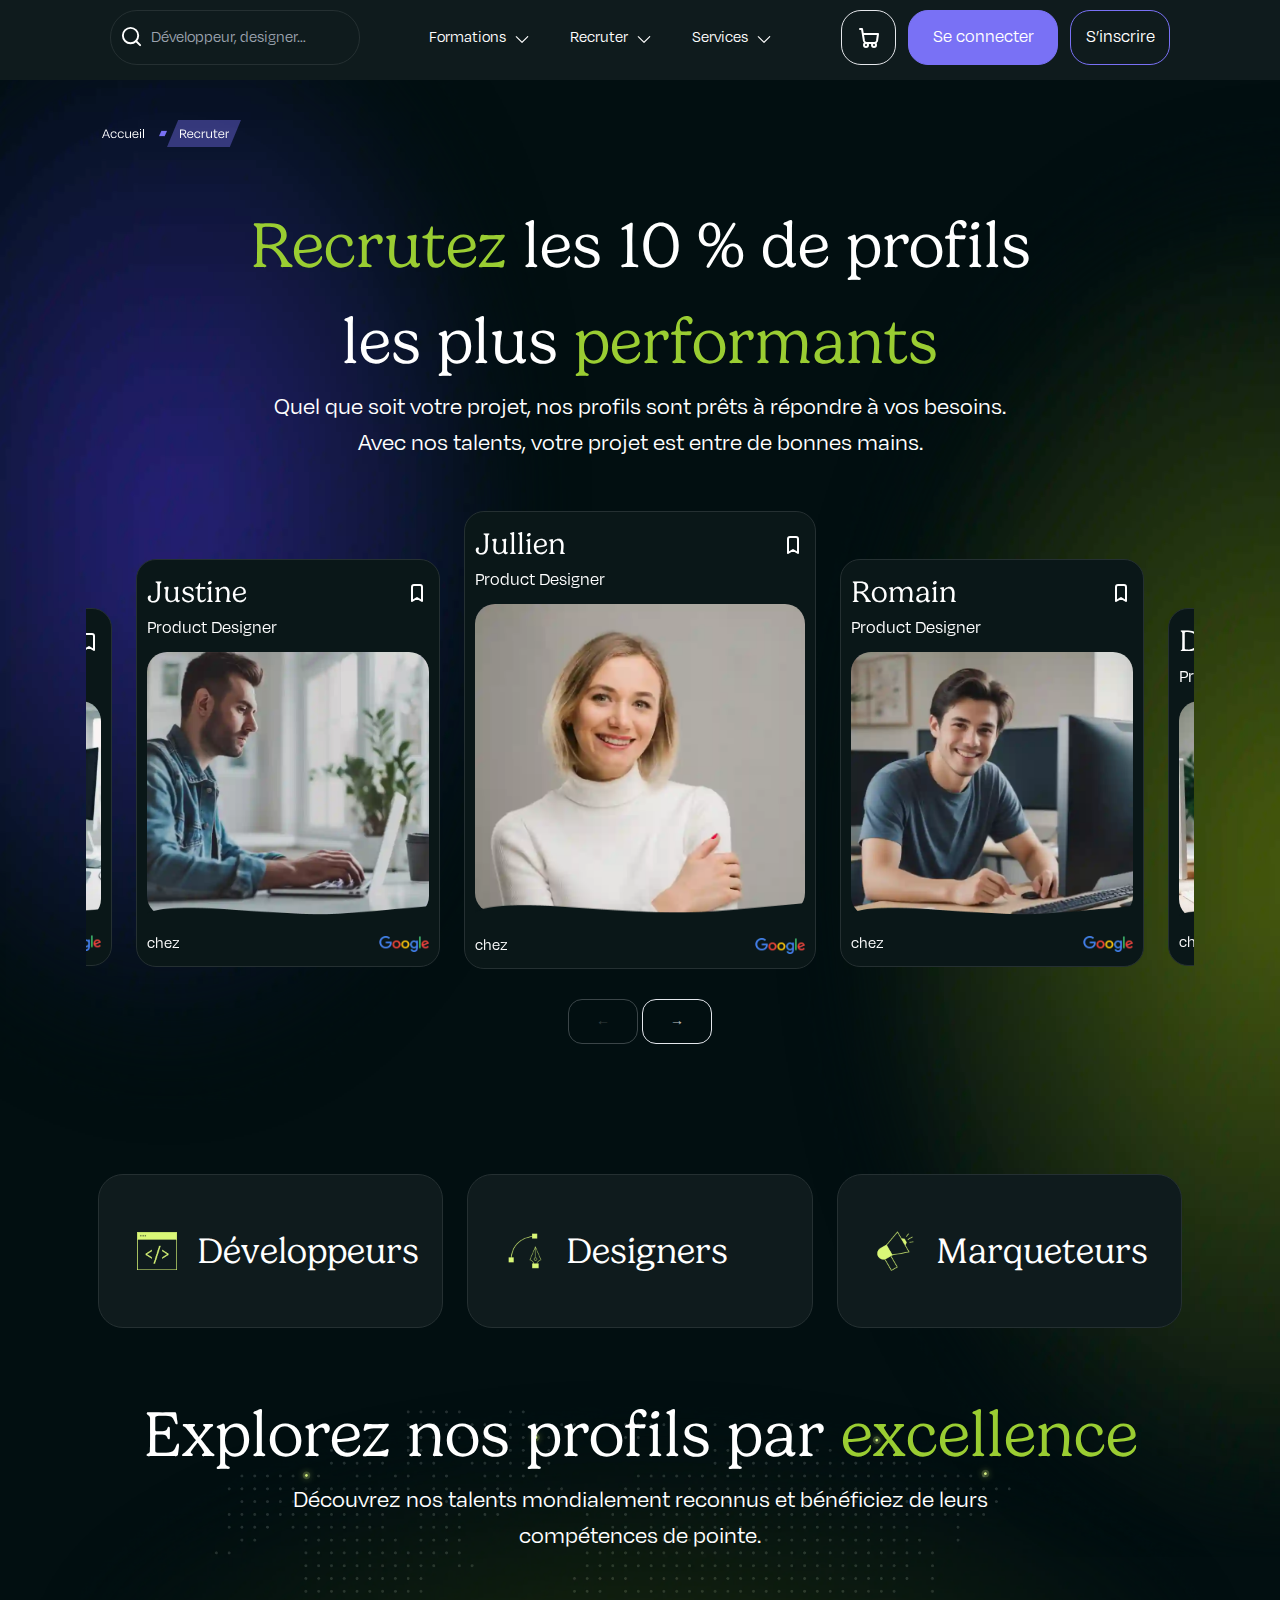
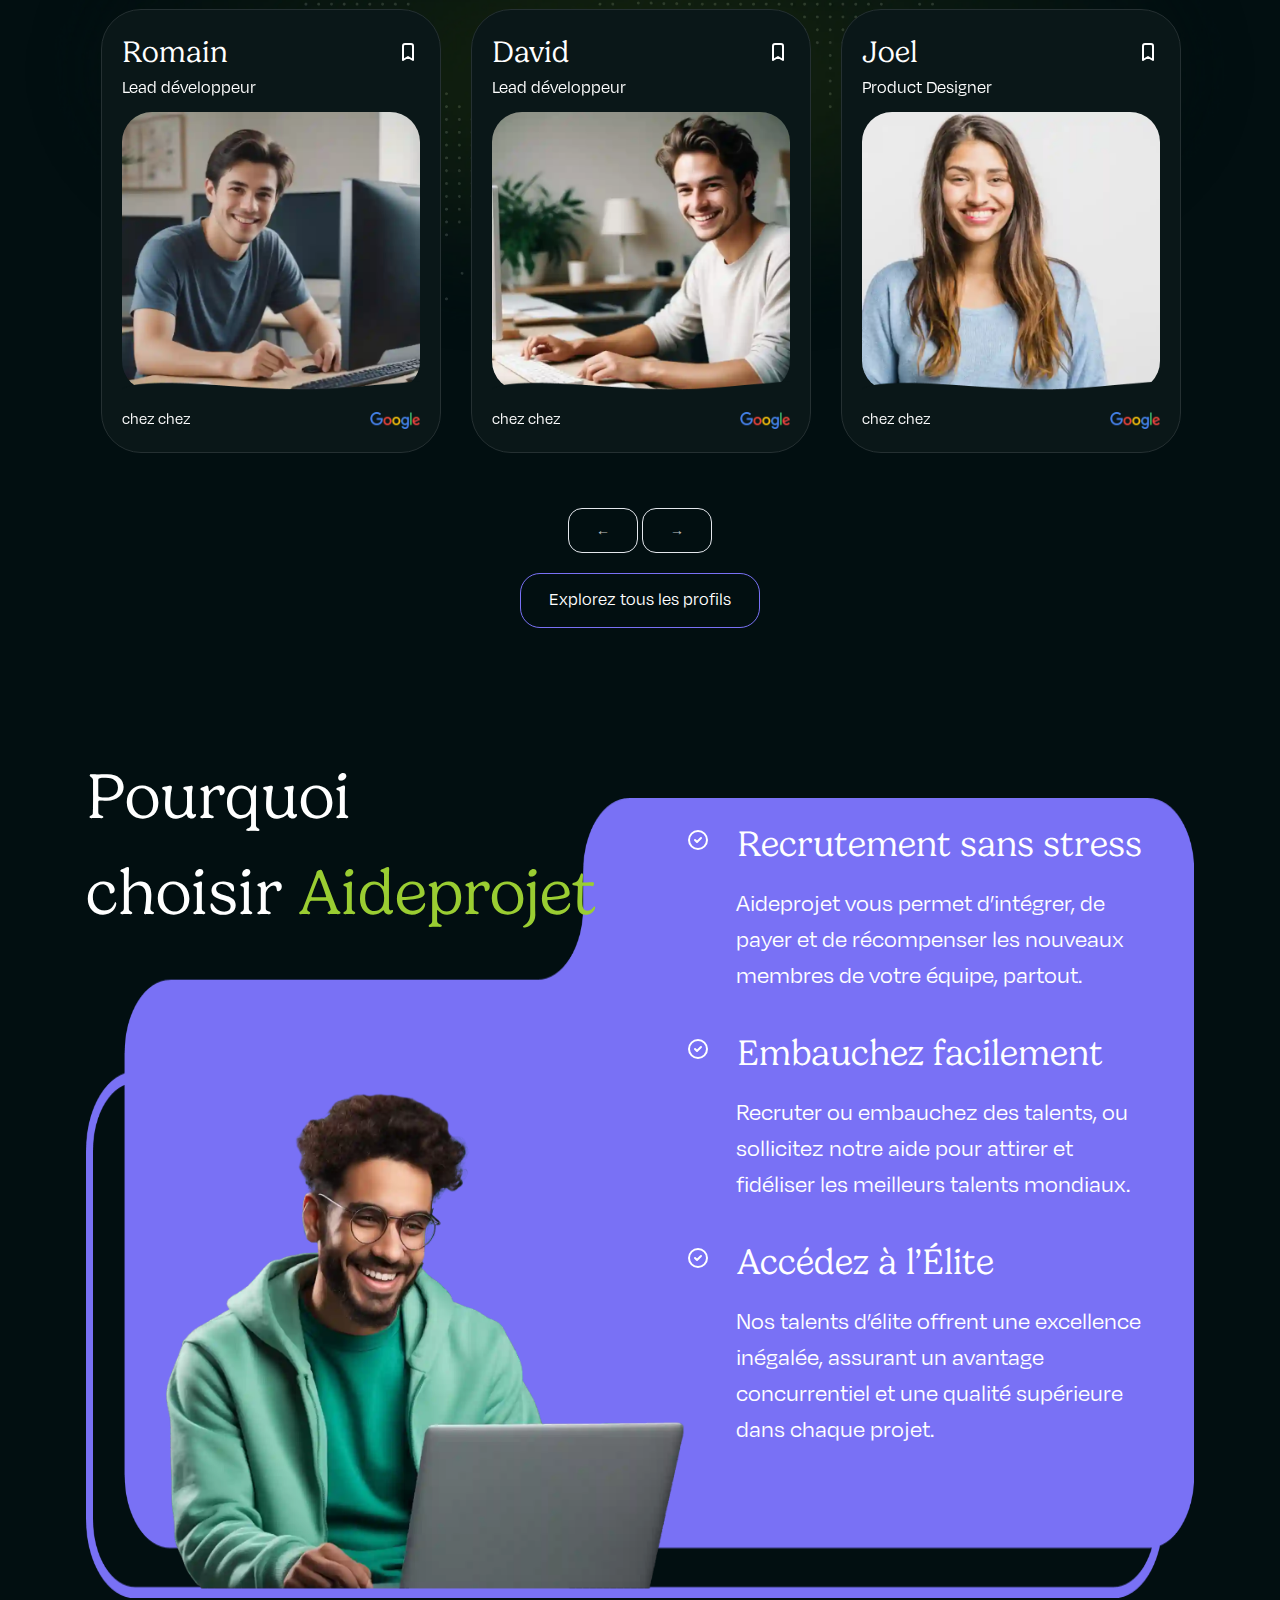
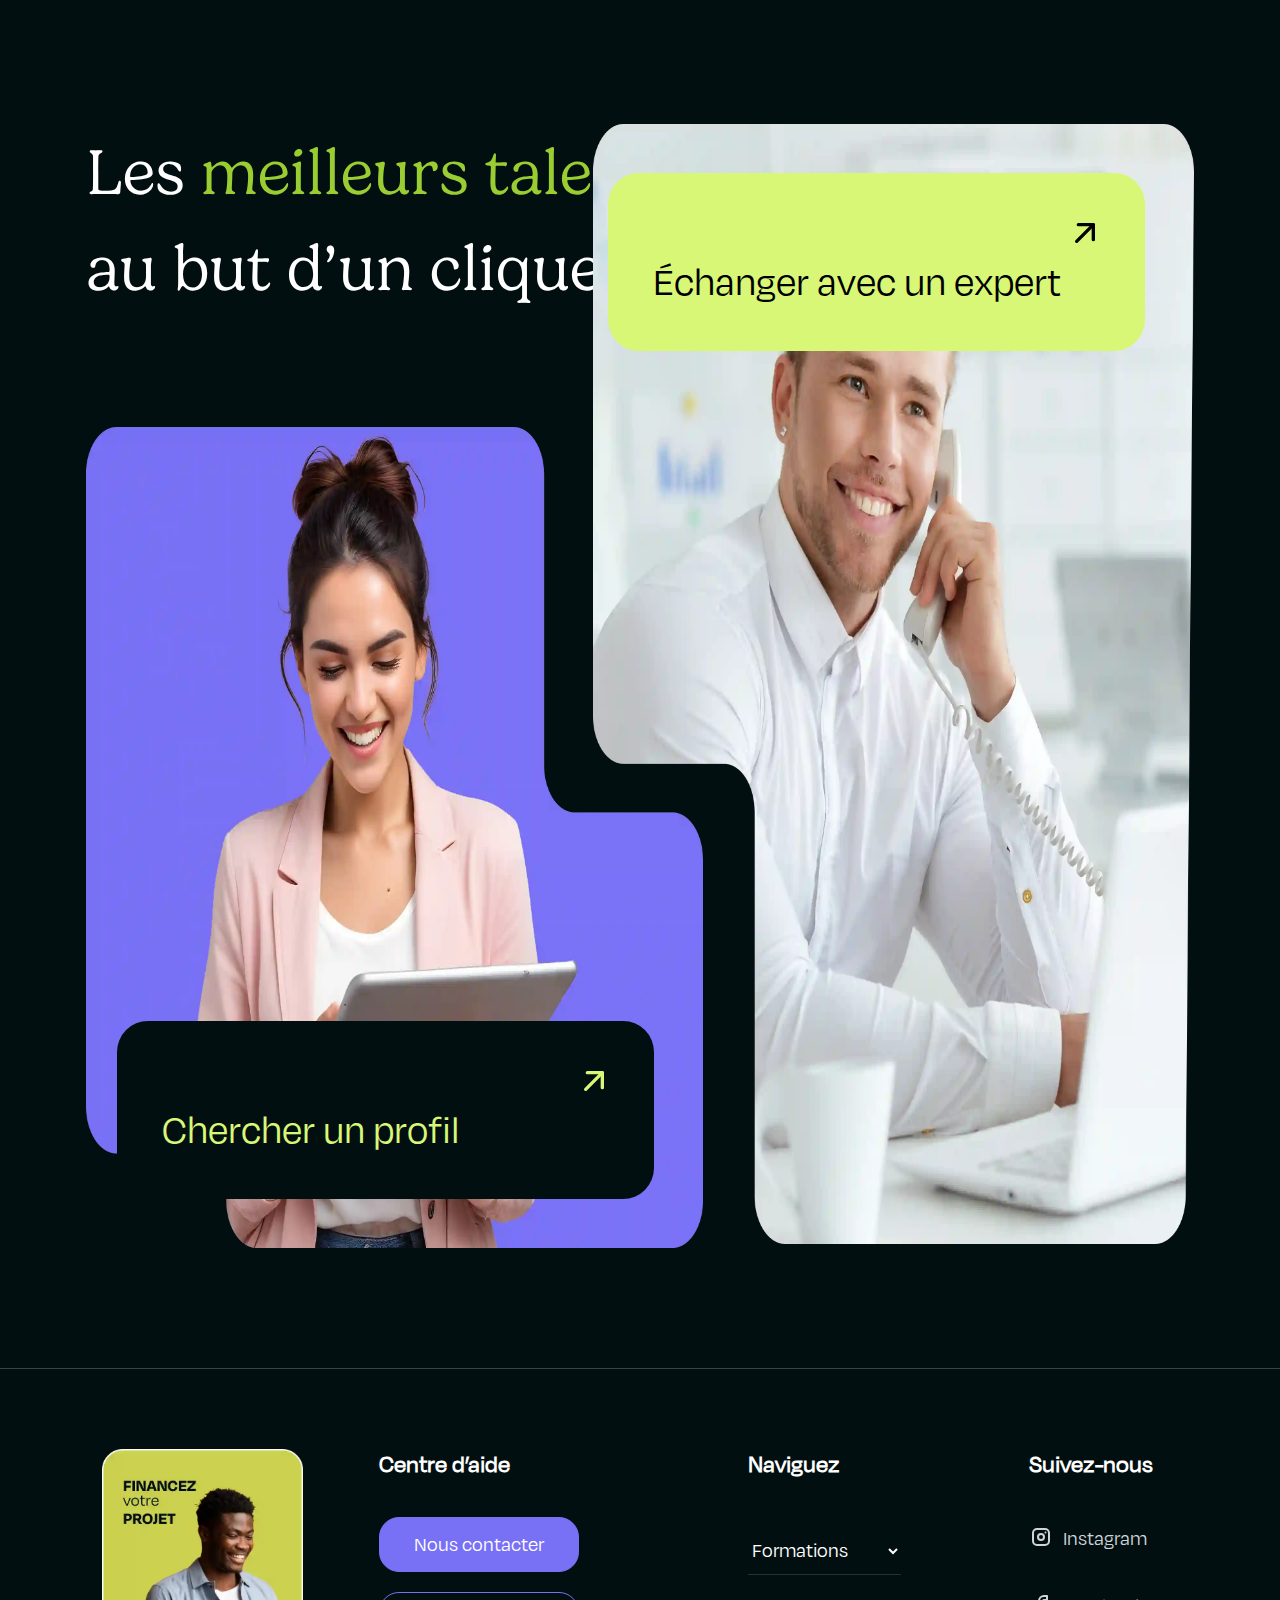
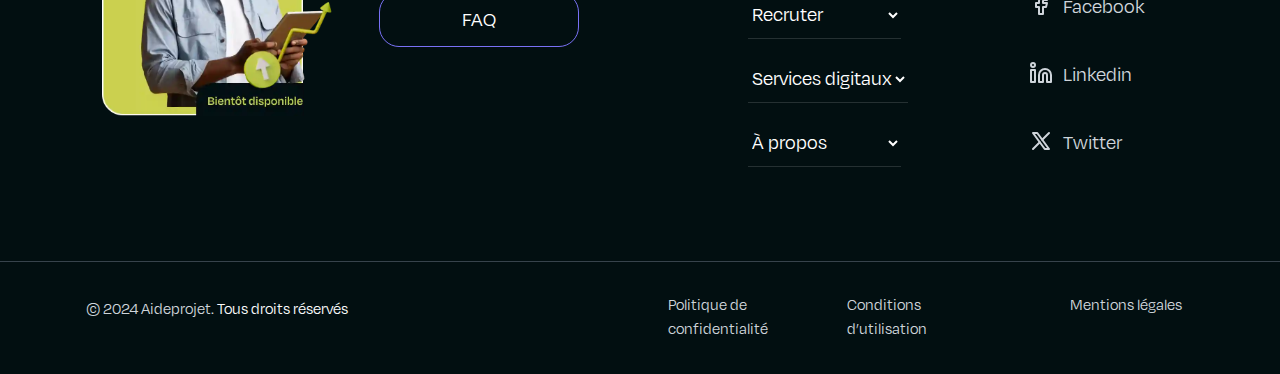
==== commit 2e2f3471: "updated admin-1" ====
--- a/index.html
+++ b/index.html
@@ -67,7 +67,6 @@
                 <button
                   id="navbarToggler"
                   class="flex justify-center items-center absolute right-4 top-1/2 -translate-y-1/2 rounded-lg px-3 py-[6px] lg:hidden"
-                  style="padding-top: 55px"
                 >
                   <div>
                     <span
@@ -94,7 +93,7 @@
                 </button>
                 <nav
                   id="navbarCollapse"
-                  class="absolute right-4 top-full hidden w-full max-w-[250px] rounded-lg bg-white py-5 shadow-lg lg:static lg:block lg:w-full lg:max-w-full lg:bg-transparent lg:py-0 lg:shadow-none xl:px-6"
+                  class="absolute responsive-1024 right-4 top-full hidden w-full max-w-[250px] rounded-lg bg-white py-5 shadow-lg lg:static lg:block lg:w-full lg:max-w-full lg:bg-transparent lg:py-0 lg:shadow-none xl:px-6"
                 >
                   <ul class="lg:flex 2xl:ml-20 justify-between items-center">
                     <li class="submenu-item group relative">
--- a/assets/css/custom.css
+++ b/assets/css/custom.css
@@ -1,3 +1,8 @@
+html,
+body {
+  height: 100%;
+}
+
 .initial-background {
   background-color: #020f11;
 }
@@ -22,7 +27,13 @@
   padding-top: 10px;
   padding-bottom: 10px;
   width: 100%;
-  height: 75px;
+  height: 80px;
+}
+
+.profile-card {
+  background-color: #0a1718;
+  border: 1px solid #253032;
+  border-radius: 30px;
 }
 
 .menu-form {
@@ -809,7 +820,7 @@
   background-image: url(../images/admin/card-background.png);
   background-repeat: no-repeat;
   background-size: cover;
-  height: 310px;
+  /* height: 310px; */
   margin-top: -55px;
   border-radius: 0px 32px 32px 32px;
 }
@@ -818,7 +829,7 @@
   background-image: url(../images/admin/card-background-active.png);
   background-repeat: no-repeat;
   background-size: cover;
-  height: 310px;
+  /* height: 310px; */
   margin-top: -55px;
   border-radius: 0px 32px 32px 32px;
 }
@@ -827,7 +838,7 @@
   background-image: url(../images/admin/card-background-disable.png);
   background-repeat: no-repeat;
   background-size: cover;
-  height: 310px;
+  /* height: 310px; */
   margin-top: -55px;
   border-radius: 0px 32px 32px 32px;
 }
@@ -1005,35 +1016,46 @@
   width: 50%;
 }
 
-@media only screen and (min-width: 1850px) {
+.admin-footer-form {
+  background-image: linear-gradient(to right, #262f06, #020f11);
+  border-radius: 24px;
+  border: 1px solid #253032;
+}
+
+.admin-card-form {
+  border: 1px solid #253032;
+  border-radius: 24px;
+  background: #ffffff05 0% 0% no-repeat padding-box;
+}
+
+.responsive-1024 {
+  margin-top: 0px;
+}
+
+#navbarToggler {
+  padding-top: 55px;
+}
+
+@media only screen and (min-width: 1650px) {
   .admin-page {
     height: 100vh;
-    min-height: 950px;
-  }
-  .admin-card {
-    width: 30%;
-  }
-  #profile-card {
-    width: 23%;
+    min-height: 1300px;
   }
 }
 
 @media only screen and (max-width: 1850px) {
+  /* .admin-page {
+    min-height: 1000px;
+    height: 100vh;
+  } */
+}
+
+@media only screen and (max-width: 1650px) {
   .admin-page {
-    min-height: 1200px;
     height: 100vh;
-  }
-
-  .admin-card {
-    width: 30%;
-    margin-bottom: 30px;
-  }
-  #profile-card {
-    width: 30%;
-  }
-}
-
-@media only screen and (max-width: 1695px) {
+    min-height: 900px;
+  }
+
   .interval {
     margin-right: -140px;
   }
@@ -1041,14 +1063,23 @@
   .smooth-sizing {
     width: 100px;
   }
-
-  .admin-card {
-    width: 30%;
-  }
-
+}
+
+@media only screen and (max-width: 1024px) {
   .admin-page {
     min-height: 1300px;
     height: 100vh;
+  }
+
+  .responsive-1024 {
+    margin-top: 50px;
+  }
+}
+
+@media only screen and (max-width: 705px) {
+  .admin-page {
+    /* min-height: 1900px; */
+    height: auto;
   }
 }
 
@@ -1116,31 +1147,25 @@
   }
 }
 
-@media only screen and (max-width: 800px) {
-  .sidebar {
-    display: none;
-  }
-
-  .admin-header {
-    width: 100% !important;
-    left: 3px;
-  }
-}
-
 .sidebar {
-  min-width: 170px;
+  min-width: 327px;
+  width: 327px;
 }
 
 .sidebar-faq {
   width: 50%;
+}
+
+.sidebar-tab {
+  border: 1px solid #ffffffcc;
+  border-radius: 31px;
+  box-sizing: border-box;
 }
 
 .admin-header {
   border-radius: 32px;
   height: 110px;
-  position: fixed;
-  width: 80%;
-  right: 10px;
+  width: 100%;
   z-index: 1000;
 }
 
@@ -1149,9 +1174,10 @@
     display: none !important;
   }
 
-  /* .sidebar {
-    width: 20% !important;
-  } */
+  .sidebar {
+    min-width: 170px;
+    width: 170px !important;
+  }
 
   .header-logo {
     display: none !important;
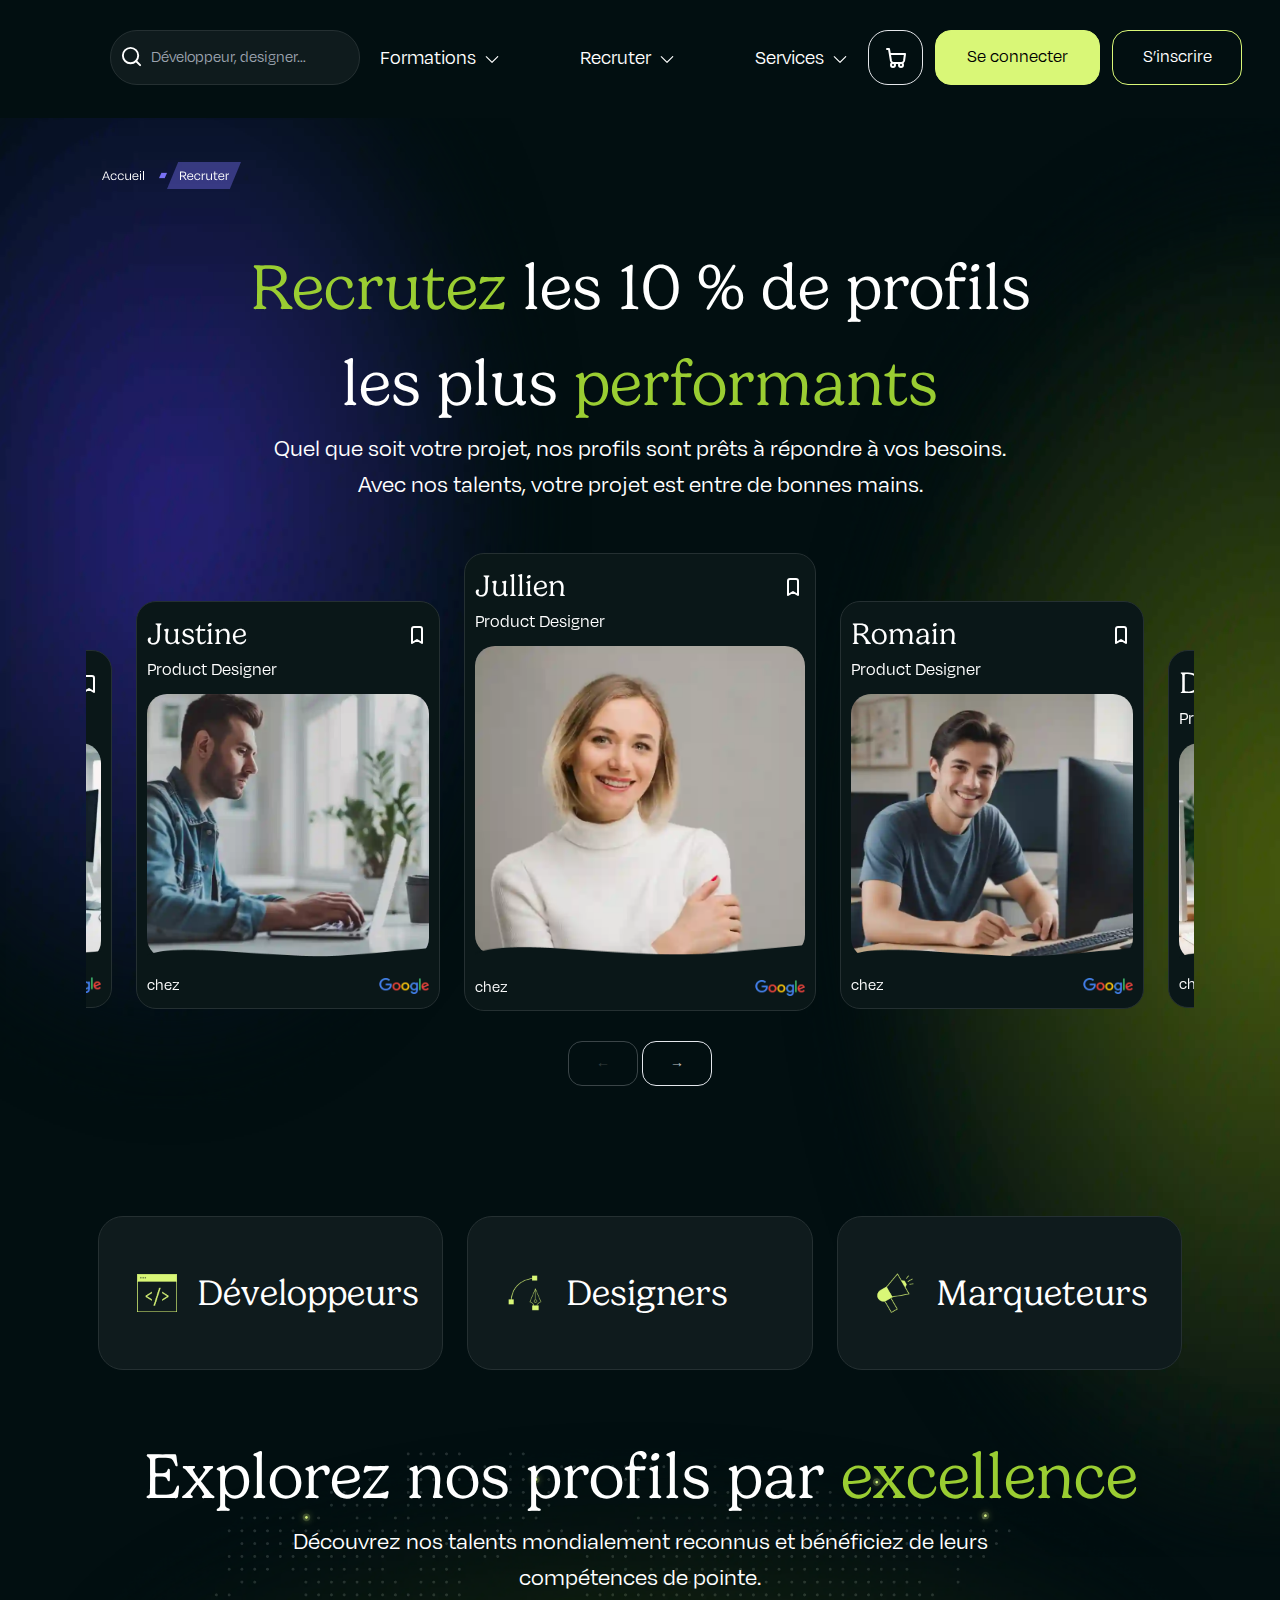
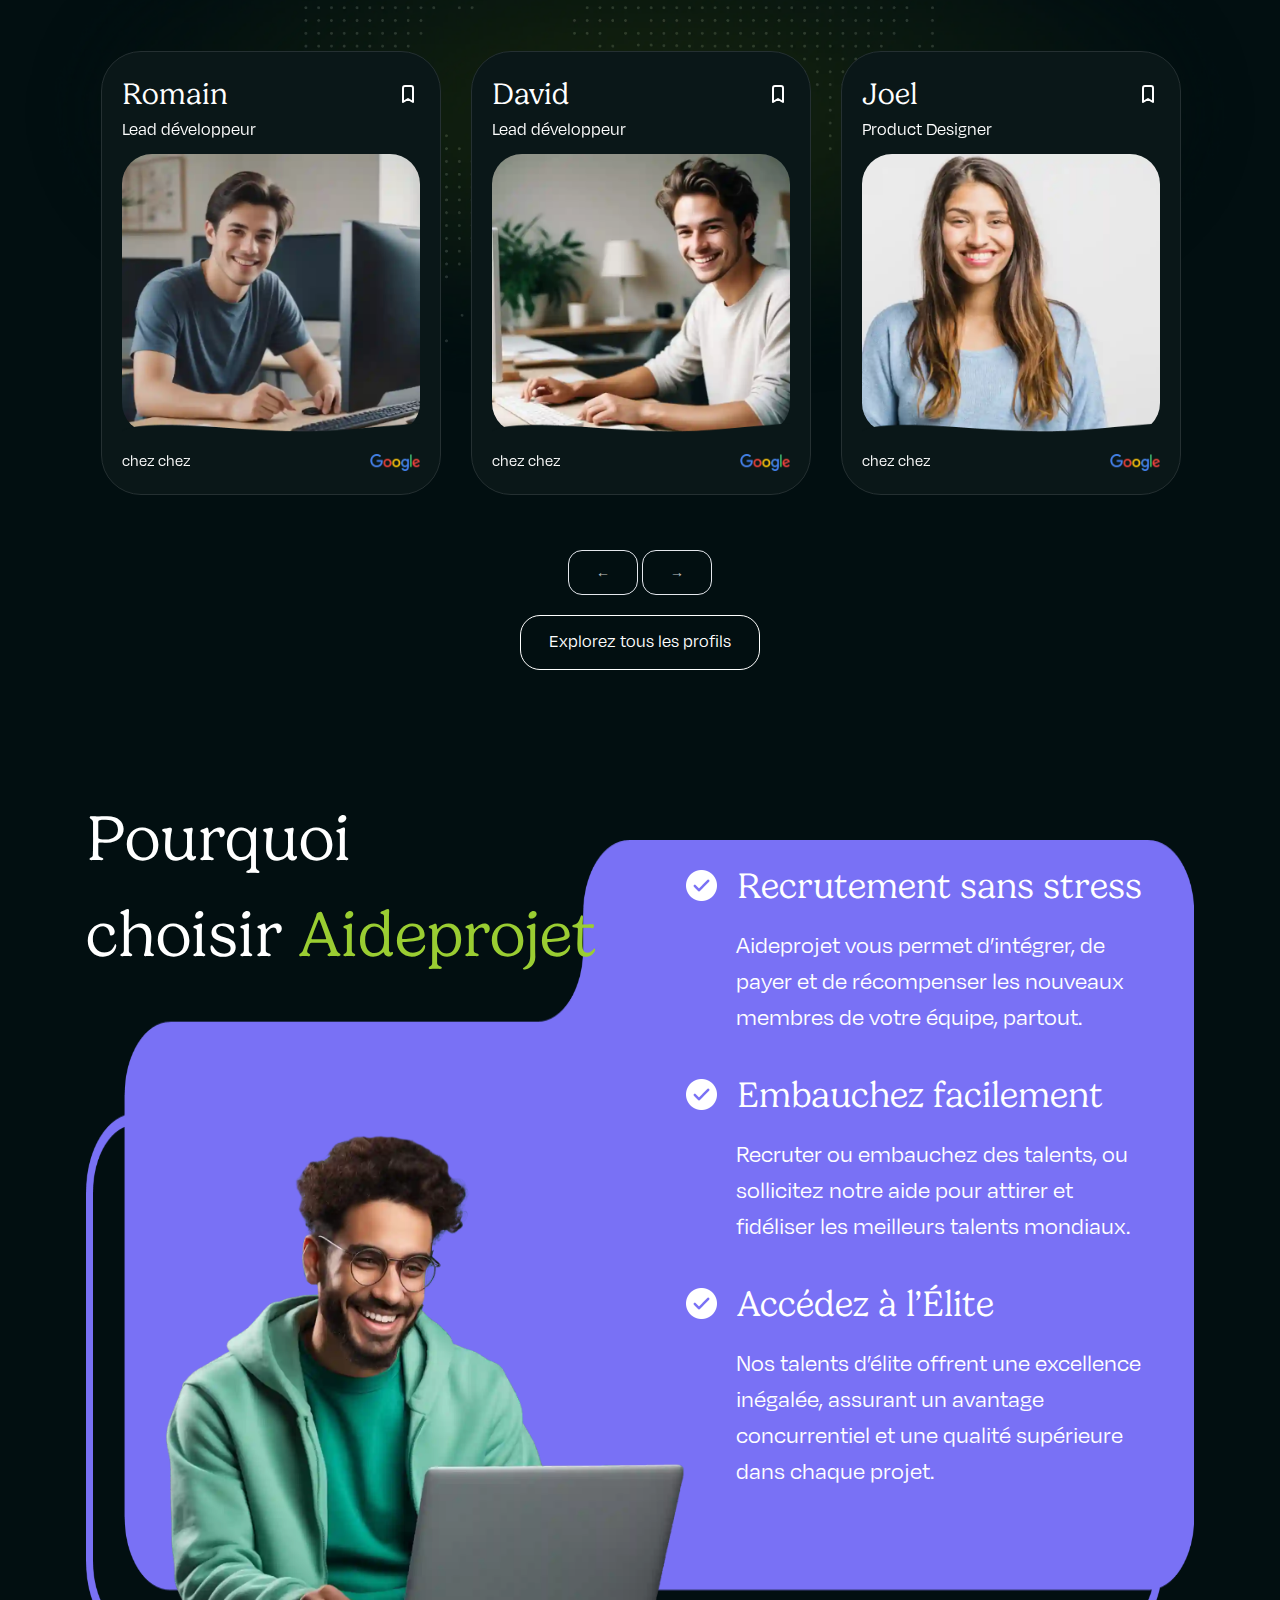
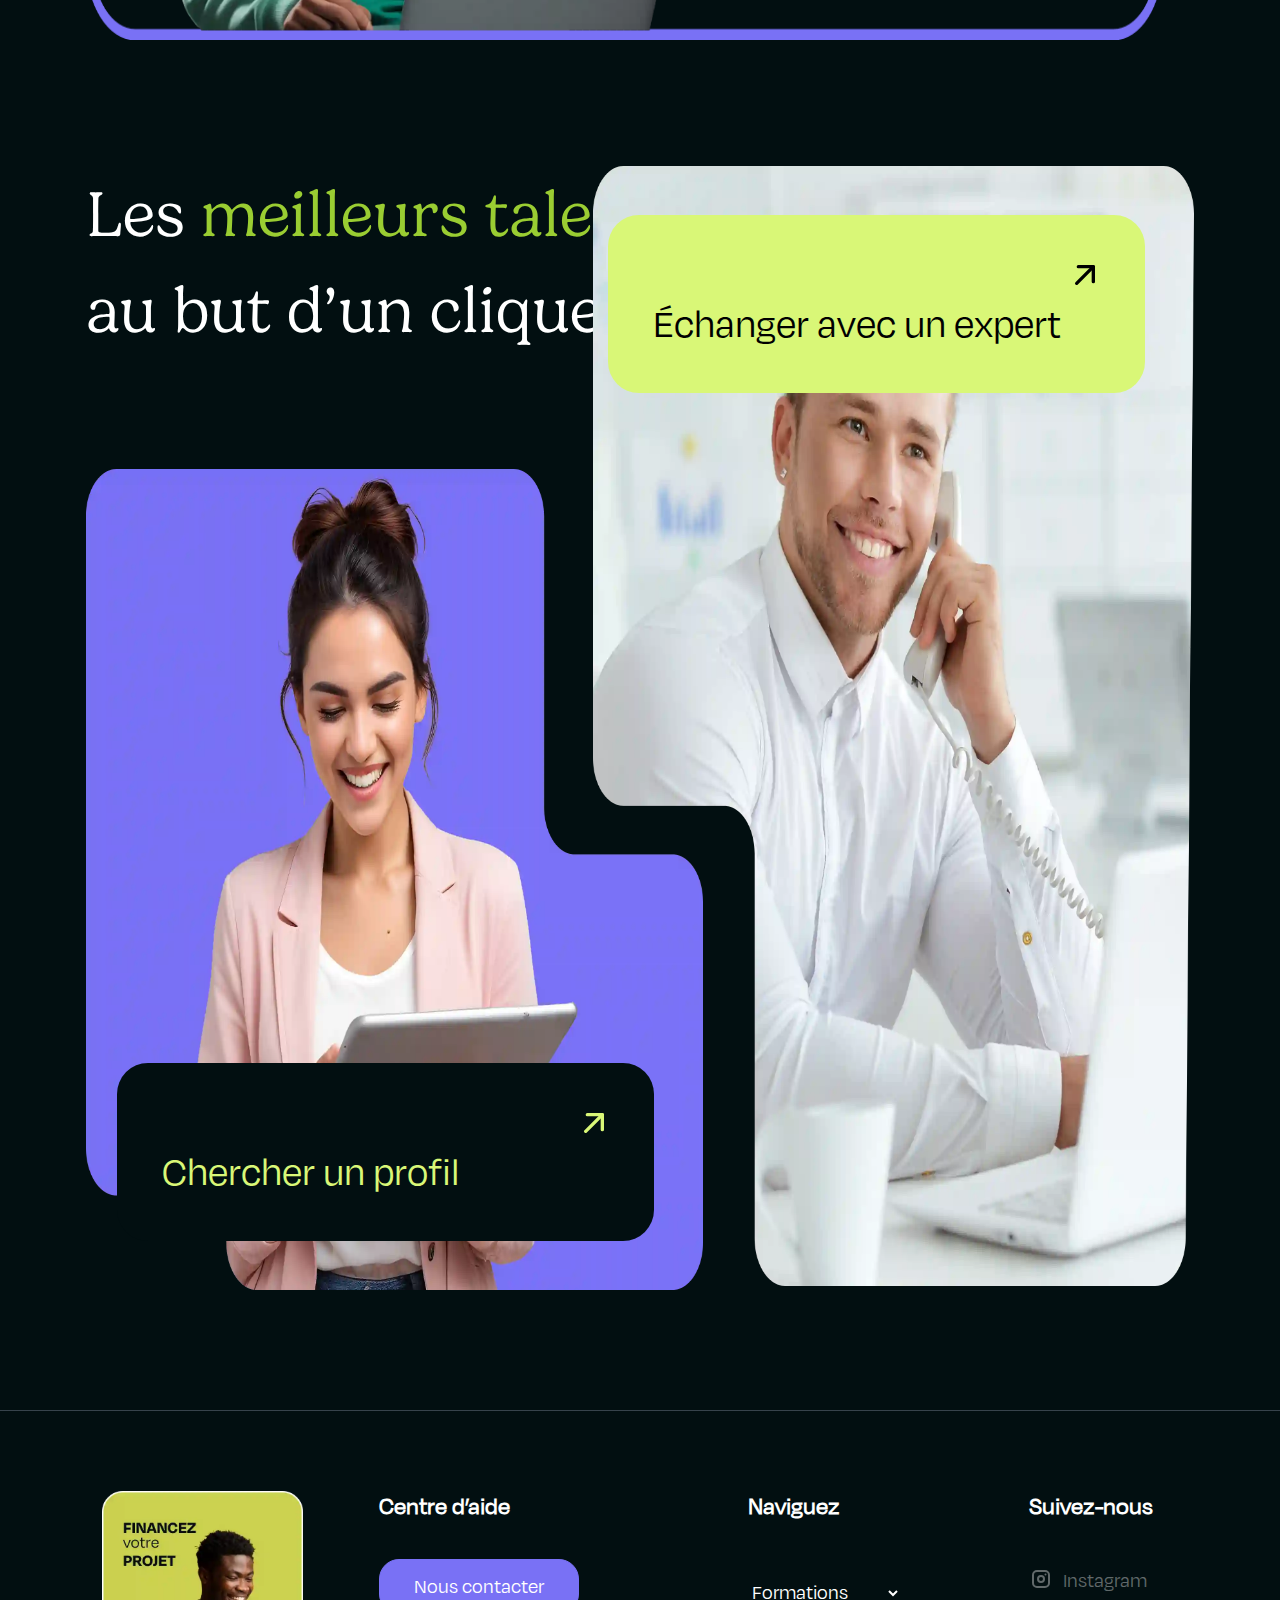
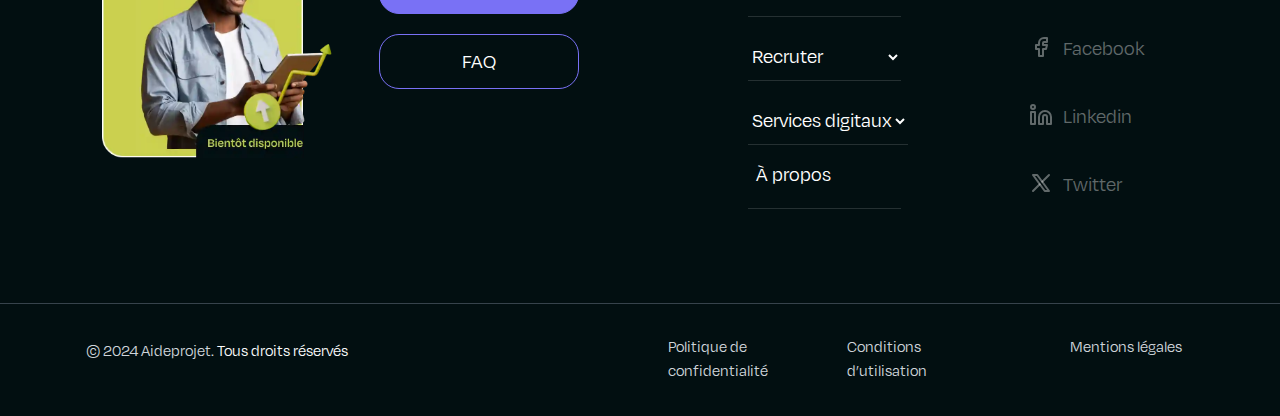
==== commit 31f9c341: "updated index, list style" ====
--- a/index.html
+++ b/index.html
@@ -118,12 +118,9 @@
                         </svg>
                       </div>
                     </li>
-                    <div
-                      class="font-Gelia flex justify-between"
-                      style="margin-left: 20px"
-                    >
+                    <div class="flex justify-between" style="margin-left: 20px">
                       <li
-                        class="submenu-item group relative flex items-center lg:mr-10"
+                        class="submenu-item group relative flex items-center lg:mr-10 xl:mr-20"
                       >
                         <div class="dropdown">
                           <div class="dropdown-item cursor-pointer">
@@ -142,7 +139,7 @@
                             </svg>
                           </div>
                           <div
-                            class="font-Gelia dropdown-content"
+                            class="dropdown-content"
                             style="width: 780px; left: -160px"
                           >
                             <div
@@ -159,7 +156,7 @@
                                   <div
                                     class="flex justify-between items-center"
                                   >
-                                    <div style="font-size: 24px">
+                                    <div class="font-Gelia text-2xl">
                                       Formations
                                     </div>
                                     <div
@@ -183,9 +180,7 @@
                                       </svg>
                                     </div>
                                   </div>
-                                  <div
-                                    style="font-size: 16px; margin-top: 10px"
-                                  >
+                                  <div class="text-base">
                                     Explorez notre sélection de formations de
                                     pointe pour maîtriser les métiers du
                                     digital.
@@ -195,7 +190,7 @@
                                   id="development-item"
                                   class="development-item dropdown-subitem"
                                 >
-                                  <div style="font-size: 24px">
+                                  <div class="font-Gelia text-2xl">
                                     Développement
                                   </div>
                                   <div class="dropdown-arrow">
@@ -226,7 +221,7 @@
                                   id="ux-ui-item"
                                   class="ux-ui-item dropdown-subitem"
                                 >
-                                  <div style="font-size: 24px">UX/UI</div>
+                                  <div class="font-Gelia text-2xl">UX/UI</div>
                                   <div class="dropdown-arrow">
                                     <svg
                                       class="h-8 w-8 text-red-500"
@@ -252,7 +247,7 @@
                                   id="marketing-digital-item"
                                   class="marketing-digital-item dropdown-subitem"
                                 >
-                                  <div style="font-size: 24px">
+                                  <div class="font-Gelia text-2xl">
                                     Marketing digital
                                   </div>
                                   <div class="dropdown-arrow">
@@ -280,7 +275,7 @@
                                   id="cultural-digital-item"
                                   class="cultural-digital-item dropdown-subitem"
                                 >
-                                  <div style="font-size: 24px">
+                                  <div class="font-Gelia text-2xl">
                                     Culture digital
                                   </div>
                                   <div class="dropdown-arrow">
@@ -310,7 +305,7 @@
                           </div>
                         </div>
                       </li>
-                      <li class="submenu-item group relative lg:mr-10">
+                      <li class="submenu-item group relative lg:mr-10 xl:mr-20">
                         <div class="dropdown">
                           <div class="dropdown-item cursor-pointer">
                             Recruter
@@ -327,17 +322,16 @@
                               />
                             </svg>
                           </div>
-                          <div
-                            class="font-Gelia dropdown-content"
-                            style="right: -250px"
-                          >
+                          <div class="dropdown-content" style="right: -250px">
                             <div style="height: 415px">
                               <div
                                 class="dropdown-submenu-background2"
                                 style="width: 451px; height: 141px"
                               >
                                 <div class="flex justify-between items-center">
-                                  <div style="font-size: 24px">Recruter</div>
+                                  <div class="font-Gelia text-2xl">
+                                    Recruter
+                                  </div>
                                   <div
                                     class="flex justify-center items-center dropdown-title-arrow"
                                   >
@@ -359,7 +353,13 @@
                                     </svg>
                                   </div>
                                 </div>
-                                <div style="font-size: 16px; margin-top: 10px">
+                                <div
+                                  style="
+                                    width: 75%;
+                                    font-size: 16px;
+                                    margin-top: 10px;
+                                  "
+                                >
                                   Embaucher les 10 % de développeurs les plus
                                   performants !
                                 </div>
@@ -368,7 +368,9 @@
                                 class="dropdown-subitem sm:mt-3"
                                 style="width: 100%"
                               >
-                                <div style="font-size: 24px">Développeurs</div>
+                                <div class="font-Gelia text-2xl">
+                                  Développeurs
+                                </div>
                                 <div class="dropdown-arrow">
                                   <svg
                                     class="h-8 w-8 text-red-500"
@@ -390,7 +392,7 @@
                                 </div>
                               </div>
                               <div class="dropdown-subitem" style="width: 100%">
-                                <div style="font-size: 24px">Designers</div>
+                                <div class="font-Gelia text-2xl">Designers</div>
                                 <div class="dropdown-arrow">
                                   <svg
                                     class="h-8 w-8 text-red-500"
@@ -412,7 +414,9 @@
                                 </div>
                               </div>
                               <div class="dropdown-subitem" style="width: 100%">
-                                <div style="font-size: 24px">Marketeurs</div>
+                                <div class="font-Gelia text-2xl">
+                                  Marketeurs
+                                </div>
                                 <div class="dropdown-arrow">
                                   <svg
                                     class="h-8 w-8 text-red-500"
@@ -434,7 +438,7 @@
                                 </div>
                               </div>
                               <div class="dropdown-subitem" style="width: 100%">
-                                <div style="font-size: 24px">
+                                <div class="font-Gelia text-2xl">
                                   Découvrir tous les profils
                                 </div>
                                 <div class="dropdown-arrow">
@@ -479,7 +483,7 @@
                             </svg>
                           </div>
                           <div
-                            class="font-Gelia dropdown-content"
+                            class="dropdown-content"
                             style="width: 780px; right: -280px"
                           >
                             <div
@@ -496,7 +500,9 @@
                                   <div
                                     class="flex justify-between items-center"
                                   >
-                                    <div style="font-size: 24px">Services</div>
+                                    <div class="font-Gelia text-2xl">
+                                      Services
+                                    </div>
                                     <div
                                       class="flex justify-center items-center dropdown-title-arrow"
                                     >
@@ -519,7 +525,11 @@
                                     </div>
                                   </div>
                                   <div
-                                    style="font-size: 16px; margin-top: 10px"
+                                    style="
+                                      width: 75%;
+                                      font-size: 16px;
+                                      margin-top: 10px;
+                                    "
                                   >
                                     Découvrez notre gamme complète de services
                                     digitaux et professionnels.
@@ -529,7 +539,9 @@
                                   id="site-web-item"
                                   class="site-web-item dropdown-subitem"
                                 >
-                                  <div style="font-size: 24px">Site Web</div>
+                                  <div class="font-Gelia text-2xl">
+                                    Site Web
+                                  </div>
                                   <div class="dropdown-arrow">
                                     <svg
                                       class="h-8 w-8 text-red-500"
@@ -558,7 +570,7 @@
                                   id="application-item"
                                   class="application-item dropdown-subitem"
                                 >
-                                  <div style="font-size: 24px">
+                                  <div class="font-Gelia text-2xl">
                                     Application mobile V1
                                   </div>
                                   <div class="dropdown-arrow">
@@ -586,7 +598,7 @@
                                   id="sociaty-item"
                                   class="sociaty-item dropdown-subitem"
                                 >
-                                  <div style="font-size: 24px">
+                                  <div class="font-Gelia text-2xl">
                                     Réseaux sociaux
                                   </div>
                                   <div class="dropdown-arrow">
@@ -614,7 +626,7 @@
                                   id="compatability-item"
                                   class="compatability-item dropdown-subitem"
                                 >
-                                  <div style="font-size: 24px">
+                                  <div class="font-Gelia text-2xl">
                                     Comptabilité - Fiscalité
                                   </div>
                                   <div class="dropdown-arrow">
@@ -670,15 +682,15 @@
                         </a>
                         <a
                           href="#"
-                          class="fill-button-form mr-3 px-5 flex justify-center items-center text-white"
-                          style="width: 150px"
+                          class="fill-button-form-header mr-3 px-5 flex justify-center items-center text-black hover:text-white"
+                          style="width: 165px"
                         >
                           Se connecter
                         </a>
                         <a
                           href="#"
-                          class="outline-button-form flex px-5 justify-center items-center text-white"
-                          style="width: 100px"
+                          class="outline-button-form-header flex px-5 justify-center items-center text-white"
+                          style="width: 130px"
                         >
                           S’inscrire
                         </a>
@@ -1572,8 +1584,12 @@
                 <div class="flex justify-center items-center sm:mt-5">
                   <a href="./list.html">
                     <button
-                      class="outline-button-form px-1 text-center mt-5 text-white duration-300 ease-in-out hover:bg-opacity-100"
-                      style="width: 240px"
+                      class="fill-button-form px-1 text-center mt-5 text-white duration-300 ease-in-out hover:bg-opacity-100"
+                      style="
+                        width: 240px;
+                        background: transparent;
+                        border-color: white;
+                      "
                     >
                       Explorez tous les profils
                     </button>
@@ -1602,22 +1618,10 @@
                   <div class="w-full text-white sm:p-5 md:p-14">
                     <div class="sm:ml-5 lg:ml-10" style="margin-top: 20px">
                       <div class="flex items-center">
-                        <svg
-                          style="width: 31px; height: 31px"
-                          class="h-8 w-8 fill-white"
-                          width="31"
-                          height="31"
-                          viewBox="0 0 31 31"
-                          stroke-width="2"
-                          stroke="currentColor"
-                          fill="none"
-                          stroke-linecap="round"
-                          stroke-linejoin="round"
-                        >
-                          <path stroke="none" d="M0 0h24v24H0z" />
-                          <circle cx="12" cy="12" r="9" />
-                          <path d="M9 12l2 2l4 -4" />
-                        </svg>
+                        <img
+                          src="assets/images/cercle-check.png"
+                          style="height: 24px"
+                        />
                         <div
                           class="font-Gelia sm:text-2xl xl:text-4xl"
                           style="margin-left: 20px"
@@ -1636,22 +1640,10 @@
                     </div>
                     <div class="sm:ml-5 lg:ml-10">
                       <div style="display: flex; align-items: center">
-                        <svg
-                          style="width: 31px; height: 31px"
-                          class="h-8 w-8 fill-white"
-                          width="31"
-                          height="31"
-                          viewBox="0 0 31 31"
-                          stroke-width="2"
-                          stroke="currentColor"
-                          fill="none"
-                          stroke-linecap="round"
-                          stroke-linejoin="round"
-                        >
-                          <path stroke="none" d="M0 0h24v24H0z" />
-                          <circle cx="12" cy="12" r="9" />
-                          <path d="M9 12l2 2l4 -4" />
-                        </svg>
+                        <img
+                          src="assets/images/cercle-check.png"
+                          style="height: 24px"
+                        />
                         <div
                           class="font-Gelia sm:text-2xl xl:text-4xl"
                           style="margin-left: 20px"
@@ -1670,22 +1662,10 @@
                     </div>
                     <div class="sm:ml-5 lg:ml-10">
                       <div style="display: flex; align-items: center">
-                        <svg
-                          style="width: 31px; height: 31px"
-                          class="h-8 w-8 fill-white"
-                          width="31"
-                          height="31"
-                          viewBox="0 0 31 31"
-                          stroke-width="2"
-                          stroke="currentColor"
-                          fill="none"
-                          stroke-linecap="round"
-                          stroke-linejoin="round"
-                        >
-                          <path stroke="none" d="M0 0h24v24H0z" />
-                          <circle cx="12" cy="12" r="9" />
-                          <path d="M9 12l2 2l4 -4" />
-                        </svg>
+                        <img
+                          src="assets/images/cercle-check.png"
+                          style="height: 24px"
+                        />
                         <div
                           class="font-Gelia sm:text-2xl xl:text-4xl"
                           style="margin-left: 20px"
@@ -1745,22 +1725,10 @@
                     <div>
                       <div>
                         <div style="display: flex; align-items: center">
-                          <svg
-                            style="width: 31px; height: 31px"
-                            class="h-8 w-8 fill-white"
-                            width="31"
-                            height="31"
-                            viewBox="0 0 31 31"
-                            stroke-width="2"
-                            stroke="currentColor"
-                            fill="none"
-                            stroke-linecap="round"
-                            stroke-linejoin="round"
-                          >
-                            <path stroke="none" d="M0 0h24v24H0z" />
-                            <circle cx="12" cy="12" r="9" />
-                            <path d="M9 12l2 2l4 -4" />
-                          </svg>
+                          <img
+                            src="assets/images/cercle-check.png"
+                            style="height: 31px"
+                          />
                           <div
                             class="font-Gelia sm:text-2xl lg:text-4xl"
                             style="margin-left: 20px"
@@ -1783,22 +1751,10 @@
                       </div>
                       <div>
                         <div style="display: flex; align-items: center">
-                          <svg
-                            style="width: 31px; height: 31px"
-                            class="h-8 w-8 fill-white"
-                            width="31"
-                            height="31"
-                            viewBox="0 0 31 31"
-                            stroke-width="2"
-                            stroke="currentColor"
-                            fill="none"
-                            stroke-linecap="round"
-                            stroke-linejoin="round"
-                          >
-                            <path stroke="none" d="M0 0h24v24H0z" />
-                            <circle cx="12" cy="12" r="9" />
-                            <path d="M9 12l2 2l4 -4" />
-                          </svg>
+                          <img
+                            src="assets/images/cercle-check.png"
+                            style="height: 31px"
+                          />
                           <div
                             class="font-Gelia sm:text-2xl lg:text-4xl"
                             style="margin-left: 20px"
@@ -1821,22 +1777,10 @@
                       </div>
                       <div>
                         <div style="display: flex; align-items: center">
-                          <svg
-                            style="width: 31px; height: 31px"
-                            class="h-8 w-8 fill-white"
-                            width="31"
-                            height="31"
-                            viewBox="0 0 31 31"
-                            stroke-width="2"
-                            stroke="currentColor"
-                            fill="none"
-                            stroke-linecap="round"
-                            stroke-linejoin="round"
-                          >
-                            <path stroke="none" d="M0 0h24v24H0z" />
-                            <circle cx="12" cy="12" r="9" />
-                            <path d="M9 12l2 2l4 -4" />
-                          </svg>
+                          <img
+                            src="assets/images/cercle-check.png"
+                            style="height: 31px"
+                          />
                           <div
                             class="font-Gelia sm:text-2xl lg:text-4xl"
                             style="margin-left: 20px"
@@ -2116,13 +2060,11 @@
                     </li>
                     <li>
                       <div class="grid sm:h-16">
-                        <select
-                          class="select-form text-xl appearance-none row-start-1 text-white col-start-1 focus:outline-none bg-transparent sm:h-12"
-                        >
-                          <option>À propos</option>
-                          <option>À propos</option>
-                          <option>À propos</option>
-                        </select>
+                        <div
+                          class="select-form text-xl row-start-1 text-white col-start-1 bg-transparent sm:pl-2 sm:h-12"
+                        >
+                          À propos
+                        </div>
                       </div>
                     </li>
                   </ul>
@@ -2139,7 +2081,8 @@
                     <li>
                       <a
                         href="javascript:void(0)"
-                        class="mb-3 sm:mt-10 flex text-xl text-gray-7 hover:text-primary"
+                        class="mb-3 sm:mt-10 flex text-xl"
+                        style="color: #ffffff60"
                       >
                         <svg
                           class="h-8 w-8 text-red-500"
@@ -2164,7 +2107,8 @@
                     <li>
                       <a
                         href="javascript:void(0)"
-                        class="mb-3 sm:mt-10 flex text-xl text-gray-7 hover:text-primary"
+                        class="mb-3 sm:mt-10 flex text-xl"
+                        style="color: #ffffff60"
                       >
                         <svg
                           class="h-8 w-8 text-red-500"
@@ -2189,7 +2133,8 @@
                     <li>
                       <a
                         href="javascript:void(0)"
-                        class="mb-3 sm:mt-10 flex text-xl text-gray-7 hover:text-primary"
+                        class="mb-3 sm:mt-10 flex text-xl"
+                        style="color: #ffffff60"
                       >
                         <svg
                           class="h-8 w-8 text-red-500"
@@ -2215,7 +2160,8 @@
                     <li>
                       <a
                         href="javascript:void(0)"
-                        class="mb-3 sm:mt-10 flex text-xl text-gray-7 hover:text-primary"
+                        class="mb-3 sm:mt-10 flex text-xl"
+                        style="color: #ffffff60"
                       >
                         <svg
                           class="h-8 w-8 text-red-500"
--- a/assets/css/custom.css
+++ b/assets/css/custom.css
@@ -1,8 +1,3 @@
-html,
-body {
-  height: 100%;
-}
-
 .initial-background {
   background-color: #020f11;
 }
@@ -23,11 +18,11 @@
   position: fixed;
   top: 0px;
   z-index: 1000;
-  background-color: #0f1b1d;
-  padding-top: 10px;
-  padding-bottom: 10px;
+  background-color: #020f11;
+  padding-top: 30px;
+  padding-bottom: 30px;
   width: 100%;
-  height: 80px;
+  height: 118px;
 }
 
 .profile-card {
@@ -42,7 +37,7 @@
   background-size: cover;
   width: 151px;
   height: 27px;
-  margin-top: 100px;
+  margin-top: 142px;
   left: 0px;
   top: 0px;
 }
@@ -81,6 +76,20 @@
   align-items: center;
 }
 
+.fill-button-form-header {
+  height: 55px;
+  background-color: #d9f777;
+  border: 1px solid #d9f777;
+  border-radius: 16px;
+  font-size: 18px;
+  box-sizing: border-box;
+}
+
+.fill-button-form-header:hover {
+  background-color: transparent;
+  border: 1px solid #d9f777;
+}
+
 .fill-button-form {
   height: 55px;
   background-color: #7971f5;
@@ -129,6 +138,21 @@
 .outline-button-form:hover {
   background-color: #7971f5;
   border: 1px solid #7971f5;
+}
+
+.outline-button-form-header {
+  height: 55px;
+  background-color: transparent;
+  border: 1px solid #d9f777;
+  border-radius: 16px;
+  font-size: 18px;
+  box-sizing: border-box;
+}
+
+.outline-button-form-header:hover {
+  background-color: white;
+  border: 1px solid white;
+  color: black;
 }
 
 .block-item {
@@ -248,7 +272,7 @@
   background-size: cover;
   width: 267px;
   height: 27px;
-  margin-top: 27px;
+  margin-top: 75px;
   left: 0px;
   top: 0px;
 }
@@ -283,7 +307,7 @@
 }
 
 .filter-icon-form {
-  right: 10px;
+  right: 24px;
   bottom: 20px;
   position: absolute;
   display: flex;
@@ -463,6 +487,7 @@
 .dropdown-item {
   color: white;
   height: 50px;
+  font-size: 20px;
   background-color: transparent;
   display: flex;
   justify-content: center;
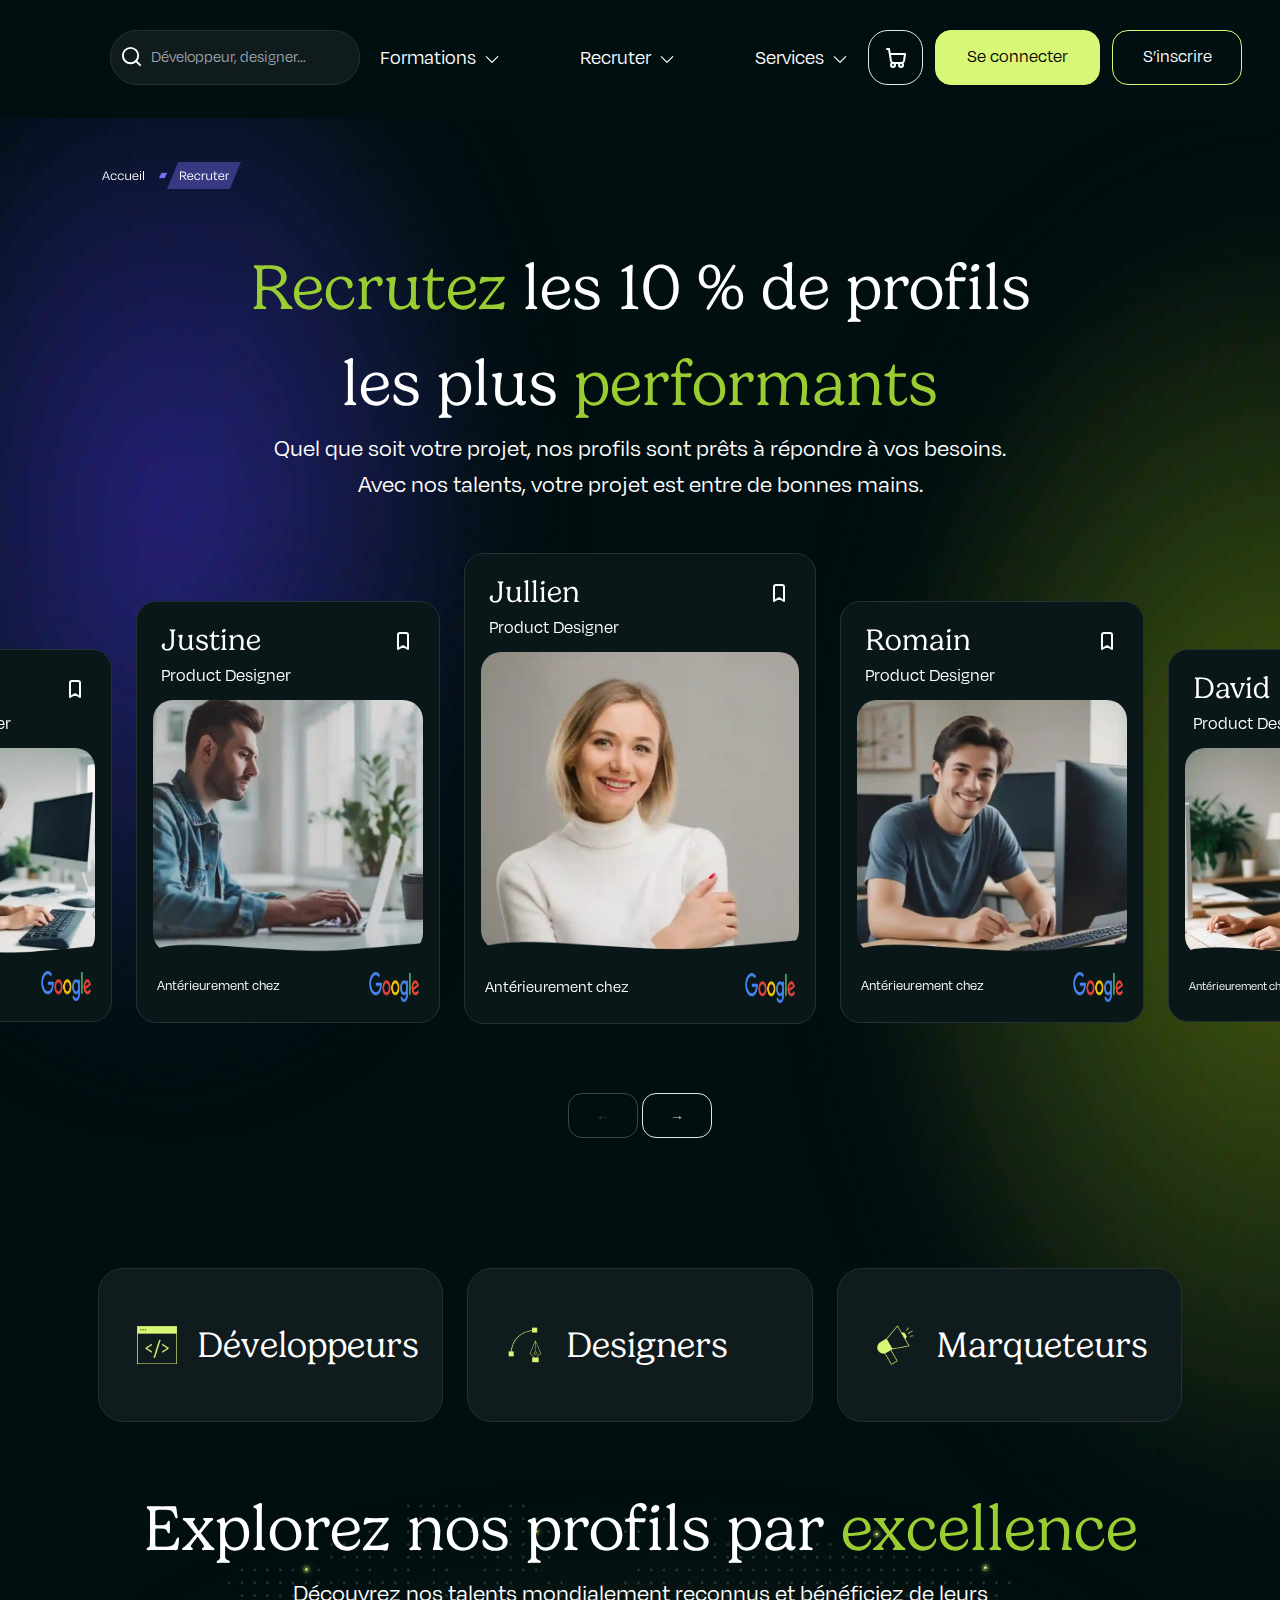
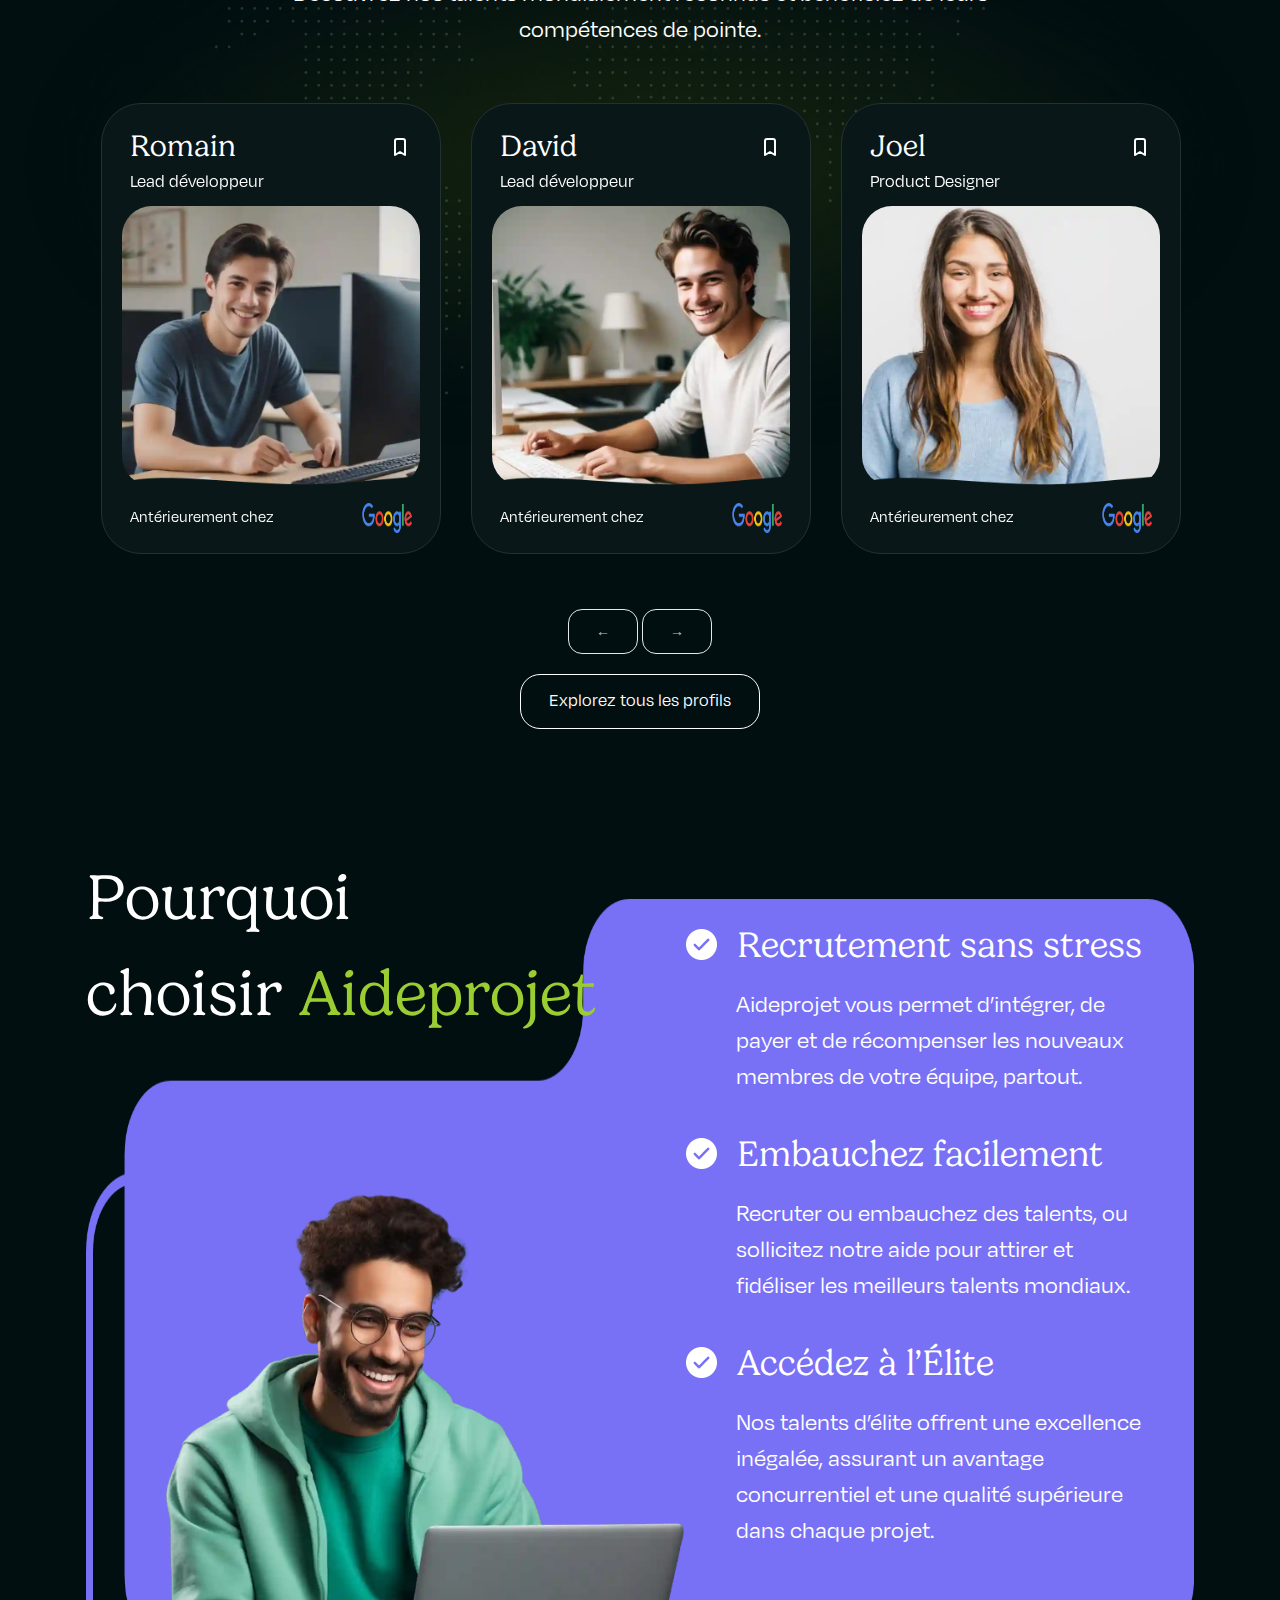
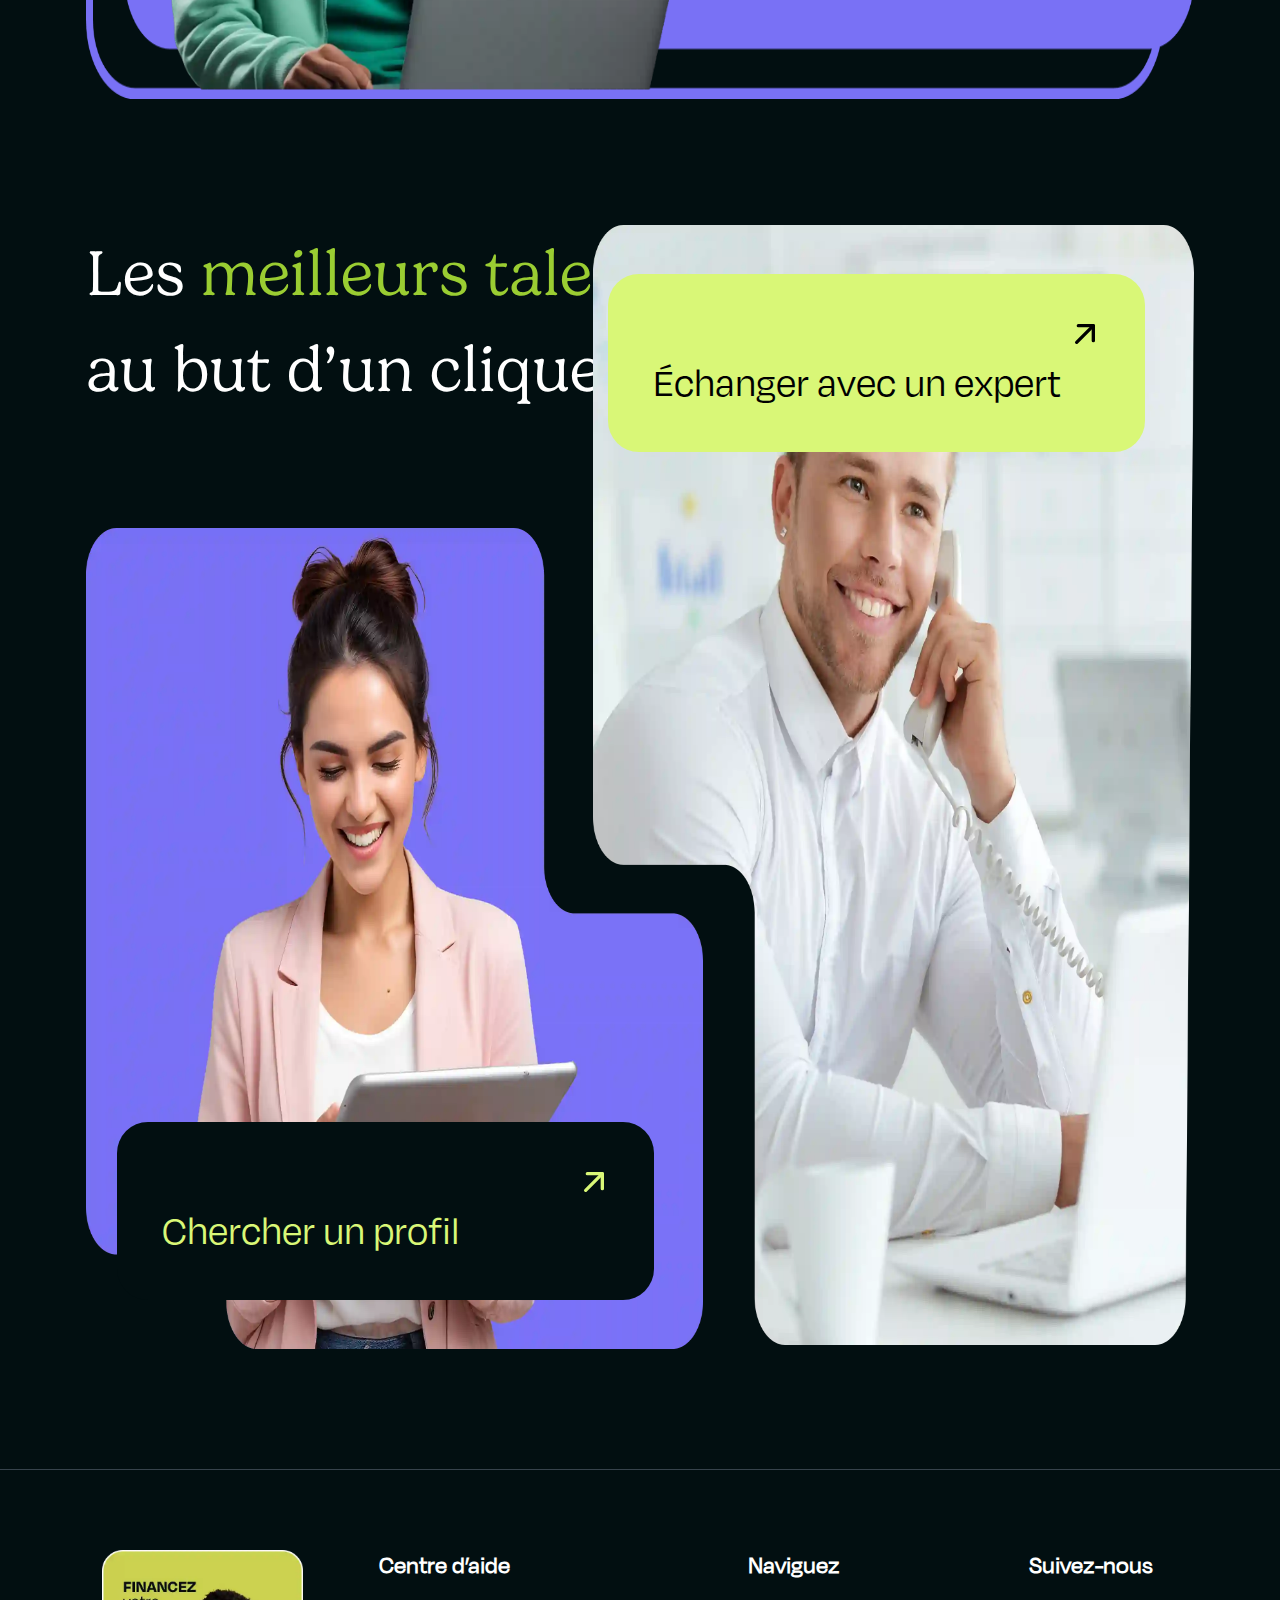
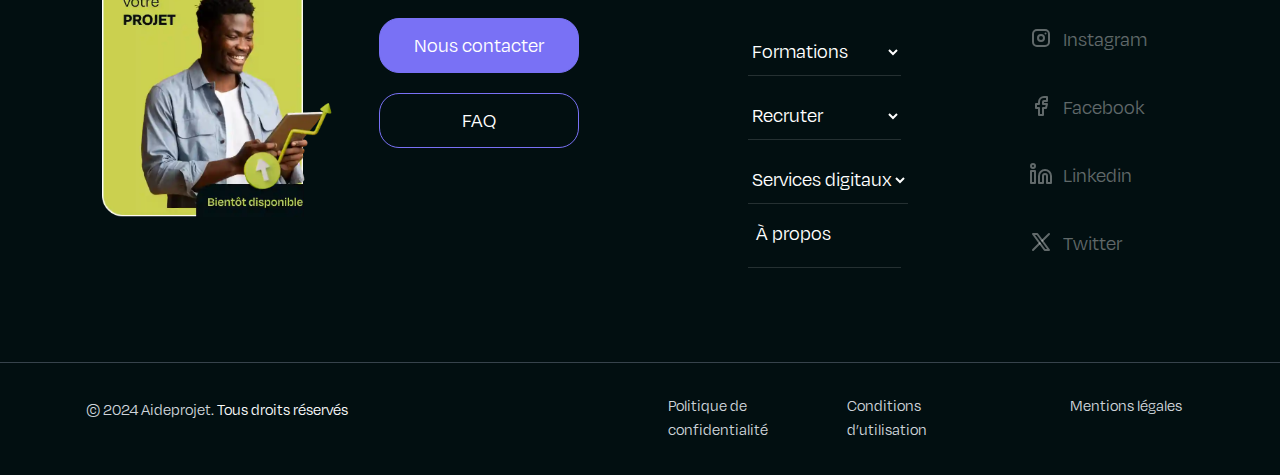
==== commit f0474d83: "updated index slick animation" ====
--- a/index.html
+++ b/index.html
@@ -734,509 +734,511 @@
                 </div>
               </div>
             </div>
-
-            <!-- Products tab & slick -->
-            <div class="font-Gelia products-tabs" style="margin-top: 50px">
-              <!-- tab -->
-              <div id="tab2" class="sm:-m-4 xl:m-0 tab-pane fade in active">
-                <div class="products-slick" data-nav="#slick-nav-2">
-                  <!-- product -->
-                  <div
-                    class="text-white mx-3 m-3 sm:w-64 xl:w-72"
-                    style="border-radius: 20px; padding: 20px"
-                  >
-                    <div class="outline-block">
-                      <div class="flex justify-between items-center">
-                        <h2 class="font-Gelia sm:text-base lg:text-3xl">
-                          Jullien
-                        </h2>
-                        <svg
-                          class="h-8 w-8 text-red-500"
-                          width="24"
-                          height="24"
-                          viewBox="0 0 24 24"
-                          stroke-width="2"
-                          stroke="currentColor"
-                          fill="none"
-                          stroke-linecap="round"
-                          stroke-linejoin="round"
-                        >
-                          <path stroke="none" d="M0 0h24v24H0z" />
-                          <path
-                            d="M9 4h6a2 2 0 0 1 2 2v14l-5-3l-5 3v-14a2 2 0 0 1 2 -2"
-                          />
-                        </svg>
-                      </div>
-                      <h3 class="sm:text-xs lg:text-lg">Product Designer</h3>
-                      <img
-                        src="assets/images/persons/person13.png"
-                        style="margin-top: 10px; border-radius: 20px"
-                      />
-                      <img
-                        src="assets/images/curve.png"
-                        style="margin-top: -10px; width: 100%"
-                      />
-                      <div class="flex justify-between items-center">
-                        <h4 class="sm:text-xs lg:text-base">chez</h4>
-                        <img
-                          src="assets/images/logo-google.png"
-                          class="smooth-sizing"
-                        />
-                      </div>
-                    </div>
-                  </div>
-                  <div
-                    class="text-white mx-3 m-3 sm:w-64 xl:w-72"
-                    style="border-radius: 20px; padding: 20px"
-                  >
-                    <div class="outline-block">
-                      <div class="flex justify-between items-center">
-                        <h2 class="font-Gelia sm:text-base lg:text-3xl">
-                          Romain
-                        </h2>
-                        <svg
-                          class="h-8 w-8 text-red-500"
-                          width="24"
-                          height="24"
-                          viewBox="0 0 24 24"
-                          stroke-width="2"
-                          stroke="currentColor"
-                          fill="none"
-                          stroke-linecap="round"
-                          stroke-linejoin="round"
-                        >
-                          <path stroke="none" d="M0 0h24v24H0z" />
-                          <path
-                            d="M9 4h6a2 2 0 0 1 2 2v14l-5-3l-5 3v-14a2 2 0 0 1 2 -2"
-                          />
-                        </svg>
-                      </div>
-                      <h3 class="sm:text-xs lg:text-lg">Product Designer</h3>
-                      <img
-                        src="assets/images/persons/person1.png"
-                        style="margin-top: 10px; border-radius: 20px"
-                      />
-                      <img
-                        src="assets/images/curve.png"
-                        style="margin-top: -10px; width: 100%"
-                      />
-                      <div class="flex justify-between items-center">
-                        <h4 class="sm:text-xs lg:text-base">chez</h4>
-                        <img
-                          src="assets/images/logo-google.png"
-                          class="smooth-sizing"
-                        />
-                      </div>
-                    </div>
-                  </div>
-                  <div
-                    class="text-white mx-3 m-3 sm:w-64 xl:w-72"
-                    style="border-radius: 20px; padding: 20px"
-                  >
-                    <div class="outline-block">
-                      <div class="flex justify-between items-center">
-                        <h2 class="font-Gelia sm:text-base lg:text-3xl">
-                          David
-                        </h2>
-                        <svg
-                          class="h-8 w-8 text-red-500"
-                          width="24"
-                          height="24"
-                          viewBox="0 0 24 24"
-                          stroke-width="2"
-                          stroke="currentColor"
-                          fill="none"
-                          stroke-linecap="round"
-                          stroke-linejoin="round"
-                        >
-                          <path stroke="none" d="M0 0h24v24H0z" />
-                          <path
-                            d="M9 4h6a2 2 0 0 1 2 2v14l-5-3l-5 3v-14a2 2 0 0 1 2 -2"
-                          />
-                        </svg>
-                      </div>
-                      <h3 class="sm:text-xs lg:text-lg">Product Designer</h3>
-                      <img
-                        src="assets/images/persons/person2.png"
-                        style="margin-top: 10px; border-radius: 20px"
-                      />
-                      <img
-                        src="assets/images/curve.png"
-                        style="margin-top: -10px; width: 100%"
-                      />
-                      <div class="flex justify-between items-center">
-                        <h4 class="sm:text-xs lg:text-base">chez</h4>
-                        <img
-                          src="assets/images/logo-google.png"
-                          class="smooth-sizing"
-                        />
-                      </div>
-                    </div>
-                  </div>
-                  <div
-                    class="text-white mx-3 m-3 sm:w-64 xl:w-72"
-                    style="border-radius: 20px; padding: 20px"
-                  >
-                    <div class="outline-block">
-                      <div class="flex justify-between items-center">
-                        <h2 class="font-Gelia sm:text-base lg:text-3xl">
-                          Christine
-                        </h2>
-                        <svg
-                          class="h-8 w-8 text-red-500"
-                          width="24"
-                          height="24"
-                          viewBox="0 0 24 24"
-                          stroke-width="2"
-                          stroke="currentColor"
-                          fill="none"
-                          stroke-linecap="round"
-                          stroke-linejoin="round"
-                        >
-                          <path stroke="none" d="M0 0h24v24H0z" />
-                          <path
-                            d="M9 4h6a2 2 0 0 1 2 2v14l-5-3l-5 3v-14a2 2 0 0 1 2 -2"
-                          />
-                        </svg>
-                      </div>
-                      <h3 class="sm:text-xs lg:text-lg">Product Designer</h3>
-                      <img
-                        src="assets/images/persons/person3.png"
-                        style="margin-top: 10px; border-radius: 20px"
-                      />
-                      <img
-                        src="assets/images/curve.png"
-                        style="margin-top: -10px; width: 100%"
-                      />
-                      <div class="flex justify-between items-center">
-                        <h4 class="sm:text-xs lg:text-base">chez</h4>
-                        <img
-                          src="assets/images/logo-google.png"
-                          class="smooth-sizing"
-                        />
-                      </div>
-                    </div>
-                  </div>
-                  <div
-                    class="text-white mx-3 m-3 sm:w-64 xl:w-72"
-                    style="border-radius: 20px; padding: 20px"
-                  >
-                    <div class="outline-block">
-                      <div class="flex justify-between items-center">
-                        <h2 class="font-Gelia sm:text-base lg:text-3xl">
-                          Joel
-                        </h2>
-                        <svg
-                          class="h-8 w-8 text-red-500"
-                          width="24"
-                          height="24"
-                          viewBox="0 0 24 24"
-                          stroke-width="2"
-                          stroke="currentColor"
-                          fill="none"
-                          stroke-linecap="round"
-                          stroke-linejoin="round"
-                        >
-                          <path stroke="none" d="M0 0h24v24H0z" />
-                          <path
-                            d="M9 4h6a2 2 0 0 1 2 2v14l-5-3l-5 3v-14a2 2 0 0 1 2 -2"
-                          />
-                        </svg>
-                      </div>
-                      <h3 class="sm:text-xs lg:text-lg">Product Designer</h3>
-                      <img
-                        src="assets/images/persons/person4.png"
-                        style="margin-top: 10px; border-radius: 20px"
-                      />
-                      <img
-                        src="assets/images/curve.png"
-                        style="margin-top: -10px; width: 100%"
-                      />
-                      <div class="flex justify-between items-center">
-                        <h4 class="sm:text-xs lg:text-base">chez</h4>
-                        <img
-                          src="assets/images/logo-google.png"
-                          class="smooth-sizing"
-                        />
-                      </div>
-                    </div>
-                  </div>
-                  <div
-                    class="text-white mx-3 m-3 sm:w-64 xl:w-72"
-                    style="border-radius: 20px; padding: 20px"
-                  >
-                    <div class="outline-block">
-                      <div class="flex justify-between items-center">
-                        <h2 class="font-Gelia sm:text-base lg:text-3xl">
-                          Edwin
-                        </h2>
-                        <svg
-                          class="h-8 w-8 text-red-500"
-                          width="24"
-                          height="24"
-                          viewBox="0 0 24 24"
-                          stroke-width="2"
-                          stroke="currentColor"
-                          fill="none"
-                          stroke-linecap="round"
-                          stroke-linejoin="round"
-                        >
-                          <path stroke="none" d="M0 0h24v24H0z" />
-                          <path
-                            d="M9 4h6a2 2 0 0 1 2 2v14l-5-3l-5 3v-14a2 2 0 0 1 2 -2"
-                          />
-                        </svg>
-                      </div>
-                      <h3 class="sm:text-xs lg:text-lg">Product Designer</h3>
-                      <img
-                        src="assets/images/persons/person5.png"
-                        style="margin-top: 10px; border-radius: 20px"
-                      />
-                      <img
-                        src="assets/images/curve.png"
-                        style="margin-top: -10px; width: 100%"
-                      />
-                      <div class="flex justify-between items-center">
-                        <h4 class="sm:text-xs lg:text-base">chez</h4>
-                        <img
-                          src="assets/images/logo-google.png"
-                          class="smooth-sizing"
-                        />
-                      </div>
-                    </div>
-                  </div>
-                  <div
-                    class="text-white mx-3 m-3 sm:w-64 xl:w-72"
-                    style="border-radius: 20px; padding: 20px"
-                  >
-                    <div class="outline-block">
-                      <div class="flex justify-between items-center">
-                        <h2 class="font-Gelia sm:text-base lg:text-3xl">
-                          Laura
-                        </h2>
-                        <svg
-                          class="h-8 w-8 text-red-500"
-                          width="24"
-                          height="24"
-                          viewBox="0 0 24 24"
-                          stroke-width="2"
-                          stroke="currentColor"
-                          fill="none"
-                          stroke-linecap="round"
-                          stroke-linejoin="round"
-                        >
-                          <path stroke="none" d="M0 0h24v24H0z" />
-                          <path
-                            d="M9 4h6a2 2 0 0 1 2 2v14l-5-3l-5 3v-14a2 2 0 0 1 2 -2"
-                          />
-                        </svg>
-                      </div>
-                      <h3 class="sm:text-xs lg:text-lg">Product Designer</h3>
-                      <img
-                        src="assets/images/persons/person6.png"
-                        style="margin-top: 10px; border-radius: 20px"
-                      />
-                      <img
-                        src="assets/images/curve.png"
-                        style="margin-top: -10px; width: 100%"
-                      />
-                      <div class="flex justify-between items-center">
-                        <h4 class="sm:text-xs lg:text-base">chez</h4>
-                        <img
-                          src="assets/images/logo-google.png"
-                          class="smooth-sizing"
-                        />
-                      </div>
-                    </div>
-                  </div>
-                  <div
-                    class="text-white mx-3 m-3 sm:w-64 xl:w-72"
-                    style="border-radius: 20px; padding: 20px"
-                  >
-                    <div class="outline-block">
-                      <div class="flex justify-between items-center">
-                        <h2 class="font-Gelia sm:text-base lg:text-3xl">
-                          Emilio
-                        </h2>
-                        <svg
-                          class="h-8 w-8 text-red-500"
-                          width="24"
-                          height="24"
-                          viewBox="0 0 24 24"
-                          stroke-width="2"
-                          stroke="currentColor"
-                          fill="none"
-                          stroke-linecap="round"
-                          stroke-linejoin="round"
-                        >
-                          <path stroke="none" d="M0 0h24v24H0z" />
-                          <path
-                            d="M9 4h6a2 2 0 0 1 2 2v14l-5-3l-5 3v-14a2 2 0 0 1 2 -2"
-                          />
-                        </svg>
-                      </div>
-                      <h3 class="sm:text-xs lg:text-lg">Product Designer</h3>
-                      <img
-                        src="assets/images/persons/person7.png"
-                        style="margin-top: 10px; border-radius: 20px"
-                      />
-                      <img
-                        src="assets/images/curve.png"
-                        style="margin-top: -10px; width: 100%"
-                      />
-                      <div class="flex justify-between items-center">
-                        <h4 class="sm:text-xs lg:text-base">chez</h4>
-                        <img
-                          src="assets/images/logo-google.png"
-                          class="smooth-sizing"
-                        />
-                      </div>
-                    </div>
-                  </div>
-                  <div
-                    class="text-white mx-3 m-3 sm:w-64 xl:w-72"
-                    style="border-radius: 20px; padding: 20px"
-                  >
-                    <div class="outline-block">
-                      <div class="flex justify-between items-center">
-                        <h2 class="font-Gelia sm:text-base lg:text-3xl">
-                          Justine
-                        </h2>
-                        <svg
-                          class="h-8 w-8 text-red-500"
-                          width="24"
-                          height="24"
-                          viewBox="0 0 24 24"
-                          stroke-width="2"
-                          stroke="currentColor"
-                          fill="none"
-                          stroke-linecap="round"
-                          stroke-linejoin="round"
-                        >
-                          <path stroke="none" d="M0 0h24v24H0z" />
-                          <path
-                            d="M9 4h6a2 2 0 0 1 2 2v14l-5-3l-5 3v-14a2 2 0 0 1 2 -2"
-                          />
-                        </svg>
-                      </div>
-                      <h3 class="sm:text-xs lg:text-lg">Product Designer</h3>
-                      <img
-                        src="assets/images/persons/person8.png"
-                        style="margin-top: 10px; border-radius: 20px"
-                      />
-                      <img
-                        src="assets/images/curve.png"
-                        style="margin-top: -10px; width: 100%"
-                      />
-                      <div class="flex justify-between items-center">
-                        <h4 class="sm:text-xs lg:text-base">chez</h4>
-                        <img
-                          src="assets/images/logo-google.png"
-                          class="smooth-sizing"
-                        />
-                      </div>
-                    </div>
-                  </div>
-                  <div
-                    class="text-white mx-3 m-3 sm:w-64 xl:w-72"
-                    style="border-radius: 20px; padding: 20px"
-                  >
-                    <div class="outline-block">
-                      <div class="flex justify-between items-center">
-                        <h2 class="font-Gelia sm:text-base lg:text-3xl">
-                          Brian
-                        </h2>
-                        <svg
-                          class="h-8 w-8 text-red-500"
-                          width="24"
-                          height="24"
-                          viewBox="0 0 24 24"
-                          stroke-width="2"
-                          stroke="currentColor"
-                          fill="none"
-                          stroke-linecap="round"
-                          stroke-linejoin="round"
-                        >
-                          <path stroke="none" d="M0 0h24v24H0z" />
-                          <path
-                            d="M9 4h6a2 2 0 0 1 2 2v14l-5-3l-5 3v-14a2 2 0 0 1 2 -2"
-                          />
-                        </svg>
-                      </div>
-                      <h3 class="sm:text-xs lg:text-lg">Product Designer</h3>
-                      <img
-                        src="assets/images/persons/person9.png"
-                        style="margin-top: 10px; border-radius: 20px"
-                      />
-                      <img
-                        src="assets/images/curve.png"
-                        style="margin-top: -10px; width: 100%"
-                      />
-                      <div class="flex justify-between items-center">
-                        <h4 class="sm:text-xs lg:text-base">chez</h4>
-                        <img
-                          src="assets/images/logo-google.png"
-                          class="smooth-sizing"
-                        />
-                      </div>
-                    </div>
-                  </div>
-                  <div
-                    class="text-white mx-3 m-3 sm:w-64 xl:w-72"
-                    style="border-radius: 20px; padding: 20px"
-                  >
-                    <div class="outline-block">
-                      <div class="flex justify-between items-center">
-                        <h2 class="font-Gelia sm:text-base lg:text-3xl">
-                          Justine
-                        </h2>
-                        <svg
-                          class="h-8 w-8 text-red-500"
-                          width="24"
-                          height="24"
-                          viewBox="0 0 24 24"
-                          stroke-width="2"
-                          stroke="currentColor"
-                          fill="none"
-                          stroke-linecap="round"
-                          stroke-linejoin="round"
-                        >
-                          <path stroke="none" d="M0 0h24v24H0z" />
-                          <path
-                            d="M9 4h6a2 2 0 0 1 2 2v14l-5-3l-5 3v-14a2 2 0 0 1 2 -2"
-                          />
-                        </svg>
-                      </div>
-                      <h3 class="sm:text-xs lg:text-lg">Product Designer</h3>
-                      <img
-                        src="assets/images/persons/person10.png"
-                        style="margin-top: 10px; border-radius: 20px"
-                      />
-                      <img
-                        src="assets/images/curve.png"
-                        style="margin-top: -10px; width: 100%"
-                      />
-                      <div class="flex justify-between items-center">
-                        <h4 class="sm:text-xs lg:text-base">chez</h4>
-                        <img
-                          src="assets/images/logo-google.png"
-                          class="smooth-sizing"
-                        />
-                      </div>
-                    </div>
-                  </div>
-                </div>
-                <div
-                  id="slick-nav-2"
-                  class="products-slick-nav"
-                  style="margin-top: 90px"
-                ></div>
-              </div>
-              <!-- /tab -->
-            </div>
-            <!-- /Products tab & slick -->
           </div>
         </div>
+
+        <!-- Products tab & slick -->
+        <div class="font-Gelia products-tabs" style="margin-top: 50px">
+          <!-- tab -->
+          <div id="tab2" class="xl:m-0 tab-pane fade in active">
+            <div class="products-slick" data-nav="#slick-nav-2">
+              <!-- product -->
+              <div
+                class="text-white mx-3 m-3 sm:w-64 xl:w-72"
+                style="border-radius: 20px"
+              >
+                <div class="outline-block">
+                  <div class="flex justify-between items-center px-2">
+                    <h2 class="font-Gelia sm:text-base lg:text-3xl">Jullien</h2>
+                    <svg
+                      class="h-8 w-8 text-red-500"
+                      width="24"
+                      height="24"
+                      viewBox="0 0 24 24"
+                      stroke-width="2"
+                      stroke="currentColor"
+                      fill="none"
+                      stroke-linecap="round"
+                      stroke-linejoin="round"
+                    >
+                      <path stroke="none" d="M0 0h24v24H0z" />
+                      <path
+                        d="M9 4h6a2 2 0 0 1 2 2v14l-5-3l-5 3v-14a2 2 0 0 1 2 -2"
+                      />
+                    </svg>
+                  </div>
+                  <h3 class="sm:text-xs lg:text-lg sm:ml-2">
+                    Product Designer
+                  </h3>
+                  <img
+                    src="assets/images/persons/person13.png"
+                    style="margin-top: 10px; border-radius: 20px"
+                  />
+                  <img
+                    src="assets/images/curve.png"
+                    style="margin-top: -10px; width: 100%"
+                  />
+                  <div class="flex justify-between items-center sm:p-1">
+                    <h4 class="sm:text-xs lg:text-base">Antérieurement chez</h4>
+                    <img
+                      src="assets/images/logo-google.png"
+                      class="smooth-sizing"
+                    />
+                  </div>
+                </div>
+              </div>
+              <div
+                class="text-white mx-3 m-3 sm:w-64 xl:w-72"
+                style="border-radius: 20px"
+              >
+                <div class="outline-block">
+                  <div class="flex justify-between items-center px-2">
+                    <h2 class="font-Gelia sm:text-base lg:text-3xl">Romain</h2>
+                    <svg
+                      class="h-8 w-8 text-red-500"
+                      width="24"
+                      height="24"
+                      viewBox="0 0 24 24"
+                      stroke-width="2"
+                      stroke="currentColor"
+                      fill="none"
+                      stroke-linecap="round"
+                      stroke-linejoin="round"
+                    >
+                      <path stroke="none" d="M0 0h24v24H0z" />
+                      <path
+                        d="M9 4h6a2 2 0 0 1 2 2v14l-5-3l-5 3v-14a2 2 0 0 1 2 -2"
+                      />
+                    </svg>
+                  </div>
+                  <h3 class="sm:text-xs lg:text-lg sm:ml-2">
+                    Product Designer
+                  </h3>
+                  <img
+                    src="assets/images/persons/person1.png"
+                    style="margin-top: 10px; border-radius: 20px"
+                  />
+                  <img
+                    src="assets/images/curve.png"
+                    style="margin-top: -10px; width: 100%"
+                  />
+                  <div class="flex justify-between items-center sm:p-1">
+                    <h4 class="sm:text-xs lg:text-base">Antérieurement chez</h4>
+                    <img
+                      src="assets/images/logo-google.png"
+                      class="smooth-sizing"
+                    />
+                  </div>
+                </div>
+              </div>
+              <div
+                class="text-white mx-3 m-3 sm:w-64 xl:w-72"
+                style="border-radius: 20px"
+              >
+                <div class="outline-block">
+                  <div class="flex justify-between items-center px-2">
+                    <h2 class="font-Gelia sm:text-base lg:text-3xl">David</h2>
+                    <svg
+                      class="h-8 w-8 text-red-500"
+                      width="24"
+                      height="24"
+                      viewBox="0 0 24 24"
+                      stroke-width="2"
+                      stroke="currentColor"
+                      fill="none"
+                      stroke-linecap="round"
+                      stroke-linejoin="round"
+                    >
+                      <path stroke="none" d="M0 0h24v24H0z" />
+                      <path
+                        d="M9 4h6a2 2 0 0 1 2 2v14l-5-3l-5 3v-14a2 2 0 0 1 2 -2"
+                      />
+                    </svg>
+                  </div>
+                  <h3 class="sm:text-xs lg:text-lg sm:ml-2">
+                    Product Designer
+                  </h3>
+                  <img
+                    src="assets/images/persons/person2.png"
+                    style="margin-top: 10px; border-radius: 20px"
+                  />
+                  <img
+                    src="assets/images/curve.png"
+                    style="margin-top: -10px; width: 100%"
+                  />
+                  <div class="flex justify-between items-center sm:p-1">
+                    <h4 class="sm:text-xs lg:text-base">Antérieurement chez</h4>
+                    <img
+                      src="assets/images/logo-google.png"
+                      class="smooth-sizing"
+                    />
+                  </div>
+                </div>
+              </div>
+              <div
+                class="text-white mx-3 m-3 sm:w-64 xl:w-72"
+                style="border-radius: 20px"
+              >
+                <div class="outline-block">
+                  <div class="flex justify-between items-center px-2">
+                    <h2 class="font-Gelia sm:text-base lg:text-3xl">
+                      Christine
+                    </h2>
+                    <svg
+                      class="h-8 w-8 text-red-500"
+                      width="24"
+                      height="24"
+                      viewBox="0 0 24 24"
+                      stroke-width="2"
+                      stroke="currentColor"
+                      fill="none"
+                      stroke-linecap="round"
+                      stroke-linejoin="round"
+                    >
+                      <path stroke="none" d="M0 0h24v24H0z" />
+                      <path
+                        d="M9 4h6a2 2 0 0 1 2 2v14l-5-3l-5 3v-14a2 2 0 0 1 2 -2"
+                      />
+                    </svg>
+                  </div>
+                  <h3 class="sm:text-xs lg:text-lg sm:ml-2">
+                    Product Designer
+                  </h3>
+                  <img
+                    src="assets/images/persons/person3.png"
+                    style="margin-top: 10px; border-radius: 20px"
+                  />
+                  <img
+                    src="assets/images/curve.png"
+                    style="margin-top: -10px; width: 100%"
+                  />
+                  <div class="flex justify-between items-center sm:p-1">
+                    <h4 class="sm:text-xs lg:text-base">Antérieurement chez</h4>
+                    <img
+                      src="assets/images/logo-google.png"
+                      class="smooth-sizing"
+                    />
+                  </div>
+                </div>
+              </div>
+              <div
+                class="text-white mx-3 m-3 sm:w-64 xl:w-72"
+                style="border-radius: 20px"
+              >
+                <div class="outline-block">
+                  <div class="flex justify-between items-center px-2">
+                    <h2 class="font-Gelia sm:text-base lg:text-3xl">Joel</h2>
+                    <svg
+                      class="h-8 w-8 text-red-500"
+                      width="24"
+                      height="24"
+                      viewBox="0 0 24 24"
+                      stroke-width="2"
+                      stroke="currentColor"
+                      fill="none"
+                      stroke-linecap="round"
+                      stroke-linejoin="round"
+                    >
+                      <path stroke="none" d="M0 0h24v24H0z" />
+                      <path
+                        d="M9 4h6a2 2 0 0 1 2 2v14l-5-3l-5 3v-14a2 2 0 0 1 2 -2"
+                      />
+                    </svg>
+                  </div>
+                  <h3 class="sm:text-xs lg:text-lg sm:ml-2">
+                    Product Designer
+                  </h3>
+                  <img
+                    src="assets/images/persons/person4.png"
+                    style="margin-top: 10px; border-radius: 20px"
+                  />
+                  <img
+                    src="assets/images/curve.png"
+                    style="margin-top: -10px; width: 100%"
+                  />
+                  <div class="flex justify-between items-center sm:p-1">
+                    <h4 class="sm:text-xs lg:text-base">Antérieurement chez</h4>
+                    <img
+                      src="assets/images/logo-google.png"
+                      class="smooth-sizing"
+                    />
+                  </div>
+                </div>
+              </div>
+              <div
+                class="text-white mx-3 m-3 sm:w-64 xl:w-72"
+                style="border-radius: 20px"
+              >
+                <div class="outline-block">
+                  <div class="flex justify-between items-center px-2">
+                    <h2 class="font-Gelia sm:text-base lg:text-3xl">Edwin</h2>
+                    <svg
+                      class="h-8 w-8 text-red-500"
+                      width="24"
+                      height="24"
+                      viewBox="0 0 24 24"
+                      stroke-width="2"
+                      stroke="currentColor"
+                      fill="none"
+                      stroke-linecap="round"
+                      stroke-linejoin="round"
+                    >
+                      <path stroke="none" d="M0 0h24v24H0z" />
+                      <path
+                        d="M9 4h6a2 2 0 0 1 2 2v14l-5-3l-5 3v-14a2 2 0 0 1 2 -2"
+                      />
+                    </svg>
+                  </div>
+                  <h3 class="sm:text-xs lg:text-lg sm:ml-2">
+                    Product Designer
+                  </h3>
+                  <img
+                    src="assets/images/persons/person5.png"
+                    style="margin-top: 10px; border-radius: 20px"
+                  />
+                  <img
+                    src="assets/images/curve.png"
+                    style="margin-top: -10px; width: 100%"
+                  />
+                  <div class="flex justify-between items-center sm:p-1">
+                    <h4 class="sm:text-xs lg:text-base">Antérieurement chez</h4>
+                    <img
+                      src="assets/images/logo-google.png"
+                      class="smooth-sizing"
+                    />
+                  </div>
+                </div>
+              </div>
+              <div
+                class="text-white mx-3 m-3 sm:w-64 xl:w-72"
+                style="border-radius: 20px"
+              >
+                <div class="outline-block">
+                  <div class="flex justify-between items-center px-2">
+                    <h2 class="font-Gelia sm:text-base lg:text-3xl">Laura</h2>
+                    <svg
+                      class="h-8 w-8 text-red-500"
+                      width="24"
+                      height="24"
+                      viewBox="0 0 24 24"
+                      stroke-width="2"
+                      stroke="currentColor"
+                      fill="none"
+                      stroke-linecap="round"
+                      stroke-linejoin="round"
+                    >
+                      <path stroke="none" d="M0 0h24v24H0z" />
+                      <path
+                        d="M9 4h6a2 2 0 0 1 2 2v14l-5-3l-5 3v-14a2 2 0 0 1 2 -2"
+                      />
+                    </svg>
+                  </div>
+                  <h3 class="sm:text-xs lg:text-lg sm:ml-2">
+                    Product Designer
+                  </h3>
+                  <img
+                    src="assets/images/persons/person6.png"
+                    style="margin-top: 10px; border-radius: 20px"
+                  />
+                  <img
+                    src="assets/images/curve.png"
+                    style="margin-top: -10px; width: 100%"
+                  />
+                  <div class="flex justify-between items-center sm:p-1">
+                    <h4 class="sm:text-xs lg:text-base">Antérieurement chez</h4>
+                    <img
+                      src="assets/images/logo-google.png"
+                      class="smooth-sizing"
+                    />
+                  </div>
+                </div>
+              </div>
+              <div
+                class="text-white mx-3 m-3 sm:w-64 xl:w-72"
+                style="border-radius: 20px"
+              >
+                <div class="outline-block">
+                  <div class="flex justify-between items-center px-2">
+                    <h2 class="font-Gelia sm:text-base lg:text-3xl">Emilio</h2>
+                    <svg
+                      class="h-8 w-8 text-red-500"
+                      width="24"
+                      height="24"
+                      viewBox="0 0 24 24"
+                      stroke-width="2"
+                      stroke="currentColor"
+                      fill="none"
+                      stroke-linecap="round"
+                      stroke-linejoin="round"
+                    >
+                      <path stroke="none" d="M0 0h24v24H0z" />
+                      <path
+                        d="M9 4h6a2 2 0 0 1 2 2v14l-5-3l-5 3v-14a2 2 0 0 1 2 -2"
+                      />
+                    </svg>
+                  </div>
+                  <h3 class="sm:text-xs lg:text-lg sm:ml-2">
+                    Product Designer
+                  </h3>
+                  <img
+                    src="assets/images/persons/person7.png"
+                    style="margin-top: 10px; border-radius: 20px"
+                  />
+                  <img
+                    src="assets/images/curve.png"
+                    style="margin-top: -10px; width: 100%"
+                  />
+                  <div class="flex justify-between items-center sm:p-1">
+                    <h4 class="sm:text-xs lg:text-base">Antérieurement chez</h4>
+                    <img
+                      src="assets/images/logo-google.png"
+                      class="smooth-sizing"
+                    />
+                  </div>
+                </div>
+              </div>
+              <div
+                class="text-white mx-3 m-3 sm:w-64 xl:w-72"
+                style="border-radius: 20px"
+              >
+                <div class="outline-block">
+                  <div class="flex justify-between items-center px-2">
+                    <h2 class="font-Gelia sm:text-base lg:text-3xl">Justine</h2>
+                    <svg
+                      class="h-8 w-8 text-red-500"
+                      width="24"
+                      height="24"
+                      viewBox="0 0 24 24"
+                      stroke-width="2"
+                      stroke="currentColor"
+                      fill="none"
+                      stroke-linecap="round"
+                      stroke-linejoin="round"
+                    >
+                      <path stroke="none" d="M0 0h24v24H0z" />
+                      <path
+                        d="M9 4h6a2 2 0 0 1 2 2v14l-5-3l-5 3v-14a2 2 0 0 1 2 -2"
+                      />
+                    </svg>
+                  </div>
+                  <h3 class="sm:text-xs lg:text-lg sm:ml-2">
+                    Product Designer
+                  </h3>
+                  <img
+                    src="assets/images/persons/person8.png"
+                    style="margin-top: 10px; border-radius: 20px"
+                  />
+                  <img
+                    src="assets/images/curve.png"
+                    style="margin-top: -10px; width: 100%"
+                  />
+                  <div class="flex justify-between items-center sm:p-1">
+                    <h4 class="sm:text-xs lg:text-base">Antérieurement chez</h4>
+                    <img
+                      src="assets/images/logo-google.png"
+                      class="smooth-sizing"
+                    />
+                  </div>
+                </div>
+              </div>
+              <div
+                class="text-white mx-3 m-3 sm:w-64 xl:w-72"
+                style="border-radius: 20px"
+              >
+                <div class="outline-block">
+                  <div class="flex justify-between items-center px-2">
+                    <h2 class="font-Gelia sm:text-base lg:text-3xl">Brian</h2>
+                    <svg
+                      class="h-8 w-8 text-red-500"
+                      width="24"
+                      height="24"
+                      viewBox="0 0 24 24"
+                      stroke-width="2"
+                      stroke="currentColor"
+                      fill="none"
+                      stroke-linecap="round"
+                      stroke-linejoin="round"
+                    >
+                      <path stroke="none" d="M0 0h24v24H0z" />
+                      <path
+                        d="M9 4h6a2 2 0 0 1 2 2v14l-5-3l-5 3v-14a2 2 0 0 1 2 -2"
+                      />
+                    </svg>
+                  </div>
+                  <h3 class="sm:text-xs lg:text-lg sm:ml-2">
+                    Product Designer
+                  </h3>
+                  <img
+                    src="assets/images/persons/person9.png"
+                    style="margin-top: 10px; border-radius: 20px"
+                  />
+                  <img
+                    src="assets/images/curve.png"
+                    style="margin-top: -10px; width: 100%"
+                  />
+                  <div class="flex justify-between items-center sm:p-1">
+                    <h4 class="sm:text-xs lg:text-base">Antérieurement chez</h4>
+                    <img
+                      src="assets/images/logo-google.png"
+                      class="smooth-sizing"
+                    />
+                  </div>
+                </div>
+              </div>
+              <div
+                class="text-white mx-3 m-3 sm:w-64 xl:w-72"
+                style="border-radius: 20px"
+              >
+                <div class="outline-block">
+                  <div class="flex justify-between items-center px-2">
+                    <h2 class="font-Gelia sm:text-base lg:text-3xl">Justine</h2>
+                    <svg
+                      class="h-8 w-8 text-red-500"
+                      width="24"
+                      height="24"
+                      viewBox="0 0 24 24"
+                      stroke-width="2"
+                      stroke="currentColor"
+                      fill="none"
+                      stroke-linecap="round"
+                      stroke-linejoin="round"
+                    >
+                      <path stroke="none" d="M0 0h24v24H0z" />
+                      <path
+                        d="M9 4h6a2 2 0 0 1 2 2v14l-5-3l-5 3v-14a2 2 0 0 1 2 -2"
+                      />
+                    </svg>
+                  </div>
+                  <h3 class="sm:text-xs lg:text-lg sm:ml-2">
+                    Product Designer
+                  </h3>
+                  <img
+                    src="assets/images/persons/person10.png"
+                    style="margin-top: 10px; border-radius: 20px"
+                  />
+                  <img
+                    src="assets/images/curve.png"
+                    style="margin-top: -10px; width: 100%"
+                  />
+                  <div class="flex justify-between items-center sm:p-1">
+                    <h4 class="sm:text-xs lg:text-base">Antérieurement chez</h4>
+                    <img
+                      src="assets/images/logo-google.png"
+                      class="smooth-sizing"
+                    />
+                  </div>
+                </div>
+              </div>
+            </div>
+            <div
+              id="slick-nav-2"
+              class="products-slick-nav"
+              style="margin-top: 90px"
+            ></div>
+          </div>
+          <!-- /tab -->
+        </div>
+        <!-- /Products tab & slick -->
         <!-- /container -->
       </div>
 
@@ -1349,7 +1351,7 @@
                         padding: 20px;
                       "
                     >
-                      <div class="flex justify-between items-center">
+                      <div class="flex justify-between items-center sm:px-2">
                         <h2 class="font-Gelia sm:text-base lg:text-3xl">
                           Romain
                         </h2>
@@ -1370,7 +1372,9 @@
                           />
                         </svg>
                       </div>
-                      <h3 style="font-size: 18px">Lead développeur</h3>
+                      <h3 class="sm:ml-2" style="font-size: 18px">
+                        Lead développeur
+                      </h3>
                       <img
                         src="assets/images/persons/person1.png"
                         style="margin-top: 10px; border-radius: 30px"
@@ -1379,8 +1383,10 @@
                         src="assets/images/curve.png"
                         style="margin-top: -10px; width: 100%"
                       />
-                      <div class="flex justify-between items-center">
-                        <h4 class="sm:text-sm xl:text-base">chez chez</h4>
+                      <div class="flex justify-between items-center sm:px-2">
+                        <h4 class="sm:text-sm xl:text-base">
+                          Antérieurement chez
+                        </h4>
                         <img
                           src="assets/images/logo-google.png"
                           class="smooth-sizing"
@@ -1396,7 +1402,7 @@
                         padding: 20px;
                       "
                     >
-                      <div class="flex justify-between items-center">
+                      <div class="flex justify-between items-center sm:px-2">
                         <h2 class="font-Gelia sm:text-base lg:text-3xl">
                           David
                         </h2>
@@ -1417,7 +1423,9 @@
                           />
                         </svg>
                       </div>
-                      <h3 style="font-size: 18px">Lead développeur</h3>
+                      <h3 class="sm:ml-2" style="font-size: 18px">
+                        Lead développeur
+                      </h3>
                       <img
                         src="assets/images/persons/person2.png"
                         style="margin-top: 10px; border-radius: 30px"
@@ -1426,8 +1434,10 @@
                         src="assets/images/curve.png"
                         style="margin-top: -10px; width: 100%"
                       />
-                      <div class="flex justify-between items-center">
-                        <h4 class="sm:text-sm xl:text-base">chez chez</h4>
+                      <div class="flex justify-between items-center sm:px-2">
+                        <h4 class="sm:text-sm xl:text-base">
+                          Antérieurement chez
+                        </h4>
                         <img
                           src="assets/images/logo-google.png"
                           class="smooth-sizing"
@@ -1443,7 +1453,7 @@
                         padding: 20px;
                       "
                     >
-                      <div class="flex justify-between items-center">
+                      <div class="flex justify-between items-center sm:px-2">
                         <h2 class="font-Gelia sm:text-base lg:text-3xl">
                           Joel
                         </h2>
@@ -1464,7 +1474,9 @@
                           />
                         </svg>
                       </div>
-                      <h3 style="font-size: 18px">Product Designer</h3>
+                      <h3 class="sm:ml-2" style="font-size: 18px">
+                        Product Designer
+                      </h3>
                       <img
                         src="assets/images/persons/person3.png"
                         style="margin-top: 10px; border-radius: 30px"
@@ -1473,8 +1485,10 @@
                         src="assets/images/curve.png"
                         style="margin-top: -10px; width: 100%"
                       />
-                      <div class="flex justify-between items-center">
-                        <h4 class="sm:text-sm xl:text-base">chez chez</h4>
+                      <div class="flex justify-between items-center sm:px-2">
+                        <h4 class="sm:text-sm xl:text-base">
+                          Antérieurement chez
+                        </h4>
                         <img
                           src="assets/images/logo-google.png"
                           class="smooth-sizing"
@@ -1490,7 +1504,7 @@
                         padding: 20px;
                       "
                     >
-                      <div class="flex justify-between items-center">
+                      <div class="flex justify-between items-center sm:px-2">
                         <h2 class="font-Gelia sm:text-base lg:text-3xl">
                           Christine
                         </h2>
@@ -1511,7 +1525,9 @@
                           />
                         </svg>
                       </div>
-                      <h3 style="font-size: 18px">Head of UX design</h3>
+                      <h3 class="sm:ml-2" style="font-size: 18px">
+                        Head of UX design
+                      </h3>
                       <img
                         src="assets/images/persons/person4.png"
                         style="margin-top: 10px; border-radius: 30px"
@@ -1520,8 +1536,10 @@
                         src="assets/images/curve.png"
                         style="margin-top: -10px; width: 100%"
                       />
-                      <div class="flex justify-between items-center">
-                        <h4 class="sm:text-sm xl:text-base">chez chez</h4>
+                      <div class="flex justify-between items-center sm:px-2">
+                        <h4 class="sm:text-sm xl:text-base">
+                          Antérieurement chez
+                        </h4>
                         <img
                           src="assets/images/logo-google.png"
                           class="smooth-sizing"
@@ -1537,7 +1555,7 @@
                         padding: 20px;
                       "
                     >
-                      <div class="flex justify-between items-center">
+                      <div class="flex justify-between items-center sm:px-2">
                         <h2 class="font-Gelia sm:text-base lg:text-3xl">
                           Malia
                         </h2>
@@ -1558,7 +1576,9 @@
                           />
                         </svg>
                       </div>
-                      <h3 style="font-size: 18px">Ingénieur informatique</h3>
+                      <h3 class="sm:ml-2" style="font-size: 18px">
+                        Ingénieur informatique
+                      </h3>
                       <img
                         src="assets/images/persons/person5.png"
                         style="margin-top: 10px; border-radius: 30px"
@@ -1567,8 +1587,10 @@
                         src="assets/images/curve.png"
                         style="margin-top: -10px; width: 100%"
                       />
-                      <div class="flex justify-between items-center">
-                        <h4 class="sm:text-sm xl:text-base">chez chez</h4>
+                      <div class="flex justify-between items-center sm:px-2">
+                        <h4 class="sm:text-sm xl:text-base">
+                          Antérieurement chez
+                        </h4>
                         <img
                           src="assets/images/logo-google.png"
                           class="smooth-sizing"
@@ -2217,19 +2239,19 @@
                 >
                   <a
                     href="javascript:void(0)"
-                    class="w-full sm:w-screen sm:mb-3 lg:mb-0 lg:w-4/12 lg:flex sm:justify-start lg:justify-end px-3 text-base text-gray-7 hover:text-white hover:underline"
+                    class="w-full sm:mb-3 lg:mb-0 lg:w-4/12 lg:flex sm:justify-start lg:justify-end px-3 text-base text-gray-7 hover:text-white hover:underline"
                   >
                     Politique de confidentialité
                   </a>
                   <a
                     href="javascript:void(0)"
-                    class="w-full sm:w-screen sm:mb-3 lg:mb-0 lg:w-4/12 lg:flex sm:justify-start lg:justify-end px-3 text-base text-gray-7 hover:text-white hover:underline"
+                    class="w-full sm:mb-3 lg:mb-0 lg:w-4/12 lg:flex sm:justify-start lg:justify-end px-3 text-base text-gray-7 hover:text-white hover:underline"
                   >
                     Conditions d’utilisation
                   </a>
                   <a
                     href="javascript:void(0)"
-                    class="w-full sm:w-screen sm:mb-3 lg:mb-0 lg:w-4/12 lg:flex sm:justify-start lg:justify-end px-3 text-base text-gray-7 hover:text-white hover:underline"
+                    class="w-full sm:mb-3 lg:mb-0 lg:w-4/12 lg:flex sm:justify-start lg:justify-end px-3 text-base text-gray-7 hover:text-white hover:underline"
                   >
                     Mentions légales
                   </a>
@@ -2251,12 +2273,22 @@
         $(".products-slick").on(
           "beforeChange",
           function (event, slick, currentSlide, nextSlide) {
-            let min = "50px";
-            let med = "30px";
+            let min = "48px";
+            let med = "24px";
             let max = "0px";
-            let min_outline = "-50px";
-            let med_outline = "-25px";
+            let min_outline = "-48px";
+            let med_outline = "-24px";
             let max_outline = "-0px";
+
+            if (window.innerWidth < 1000) {
+              min_outline = "-32px";
+              med_outline = "-16px";
+              min = "32px";
+              med = "16px";
+            }
+
+            let none_style = "display:none; !important";
+
             // Set the swiper items by different theme.
             var currentSlide = nextSlide;
             let centerElement = document.querySelector(
@@ -2281,19 +2313,44 @@
               let endElement = document.querySelector(
                 `[data-slick-index="${currentSlide - 3}"]`
               );
-              startElement.style.padding = min;
-              endElement.style.padding = min;
+              startElement.style.padding = "100px";
+              endElement.style.padding = "100px";
               startElement.style.outlineOffset = min_outline;
               endElement.style.outlineOffset = min_outline;
               startElement.style.outline = "none";
               endElement.style.outline = "none";
+              startElement.querySelector(".smooth-sizing").style.display =
+                "none";
+              endElement.querySelector(".smooth-sizing").style.display = "none";
             }
 
+            centerElement.querySelector(".smooth-sizing").style.display =
+              "block";
+            nextElement1.querySelector(".smooth-sizing").style.display =
+              "block";
+            nextElement2.querySelector(".smooth-sizing").style.display =
+              "block";
+            lastElement1.querySelector(".smooth-sizing").style.display =
+              "block";
+            lastElement2.querySelector(".smooth-sizing").style.display =
+              "block";
+
+            lastElement1.querySelector("h4").style.fontSize = "12px";
+            lastElement2.querySelector("h4").style.fontSize = "12px";
+
             centerElement.style.padding = max;
-            nextElement1.style.padding = "48px 24px 0px 24px";
-            nextElement2.style.padding = "48px 24px 0px 24px";
-            lastElement1.style.padding = "97px 97px 0px 0px";
-            lastElement2.style.padding = "97px 0px 0px 97px";
+            // In the case of Mobile
+            if (window.innerWidth < 1000) {
+              nextElement1.style.padding = "32px 16px 0px 16px";
+              nextElement2.style.padding = "32px 16px 0px 16px";
+              lastElement1.style.padding = "64px 64px 0px 0px";
+              lastElement2.style.padding = "64px 0px 0px 64px";
+            } else {
+              nextElement1.style.padding = "48px 24px 0px 24px";
+              nextElement2.style.padding = "48px 24px 0px 24px";
+              lastElement1.style.padding = "96px 96px 0px 0px";
+              lastElement2.style.padding = "96px 0px 0px 96px";
+            }
             centerElement.style.outlineOffset = max_outline;
             nextElement1.style.outlineOffset = med_outline;
             nextElement2.style.outlineOffset = med_outline;
@@ -2315,7 +2372,6 @@
         $(".products-slick").on(
           "afterChange",
           function (event, slick, currentSlide) {
-            console.log("afterChange currentslide", currentSlide);
             let last = document.querySelector(".slick-prev");
             let first = document.querySelector(".slick-next");
             if (currentSlide === 0) {
--- a/assets/css/custom.css
+++ b/assets/css/custom.css
@@ -393,7 +393,7 @@
 }
 
 .outline-block {
-  padding: 10px;
+  padding: 16px;
   background-color: #0a1718;
   border: 1px solid #253032;
   border-radius: 20px;
@@ -845,7 +845,7 @@
   background-image: url(../images/admin/card-background.png);
   background-repeat: no-repeat;
   background-size: cover;
-  /* height: 310px; */
+  height: 348px;
   margin-top: -55px;
   border-radius: 0px 32px 32px 32px;
 }
@@ -854,7 +854,7 @@
   background-image: url(../images/admin/card-background-active.png);
   background-repeat: no-repeat;
   background-size: cover;
-  /* height: 310px; */
+  height: 348px;
   margin-top: -55px;
   border-radius: 0px 32px 32px 32px;
 }
@@ -863,7 +863,7 @@
   background-image: url(../images/admin/card-background-disable.png);
   background-repeat: no-repeat;
   background-size: cover;
-  /* height: 310px; */
+  height: 348px;
   margin-top: -55px;
   border-radius: 0px 32px 32px 32px;
 }
@@ -1030,7 +1030,8 @@
 }
 
 .smooth-sizing {
-  width: 120px;
+  width: 100px;
+  height: 30px;
 }
 
 .interval {
@@ -1059,6 +1060,10 @@
 
 #navbarToggler {
   padding-top: 55px;
+}
+
+.admin-card {
+  height: 348px;
 }
 
 @media only screen and (min-width: 1650px) {
@@ -1119,11 +1124,6 @@
 
   .sidebar-faq {
     width: 90% !important;
-  }
-
-  .admin-card {
-    width: 45%;
-    margin-bottom: 10px;
   }
 
   #profile-card {
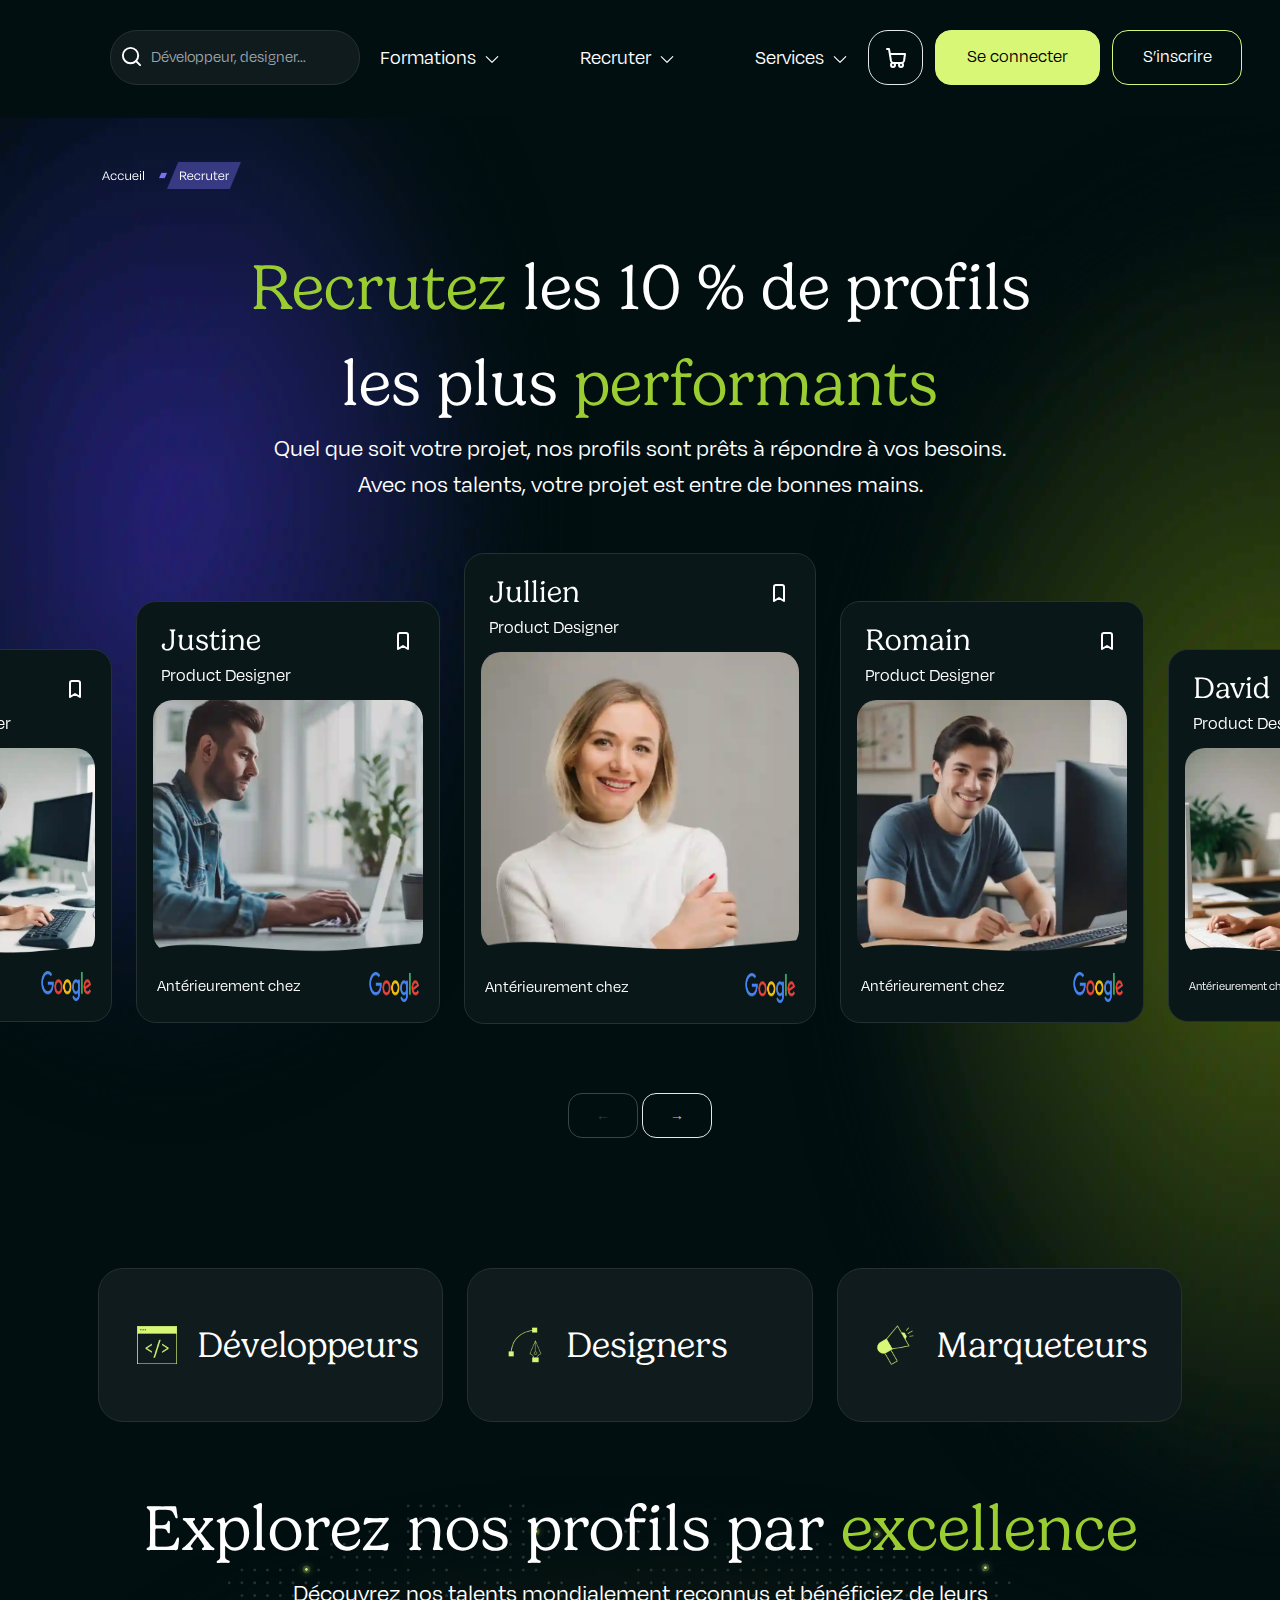
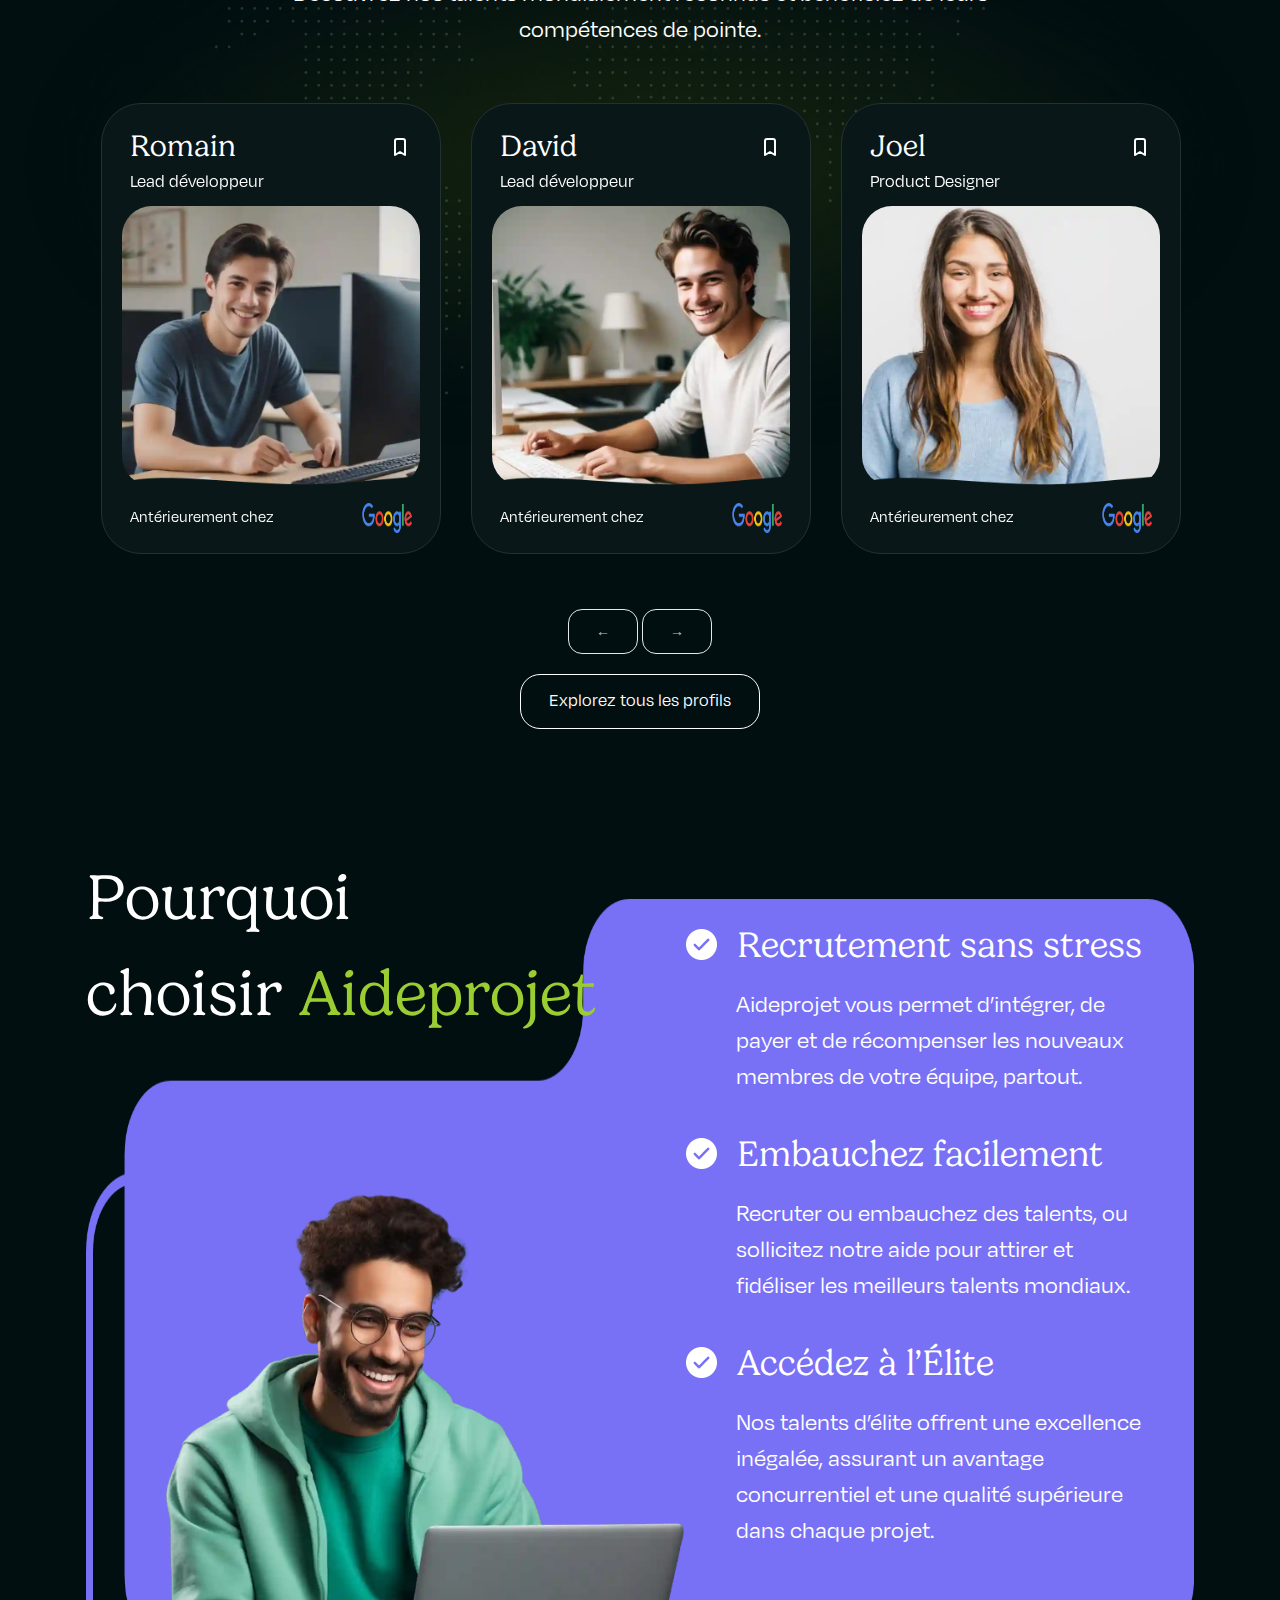
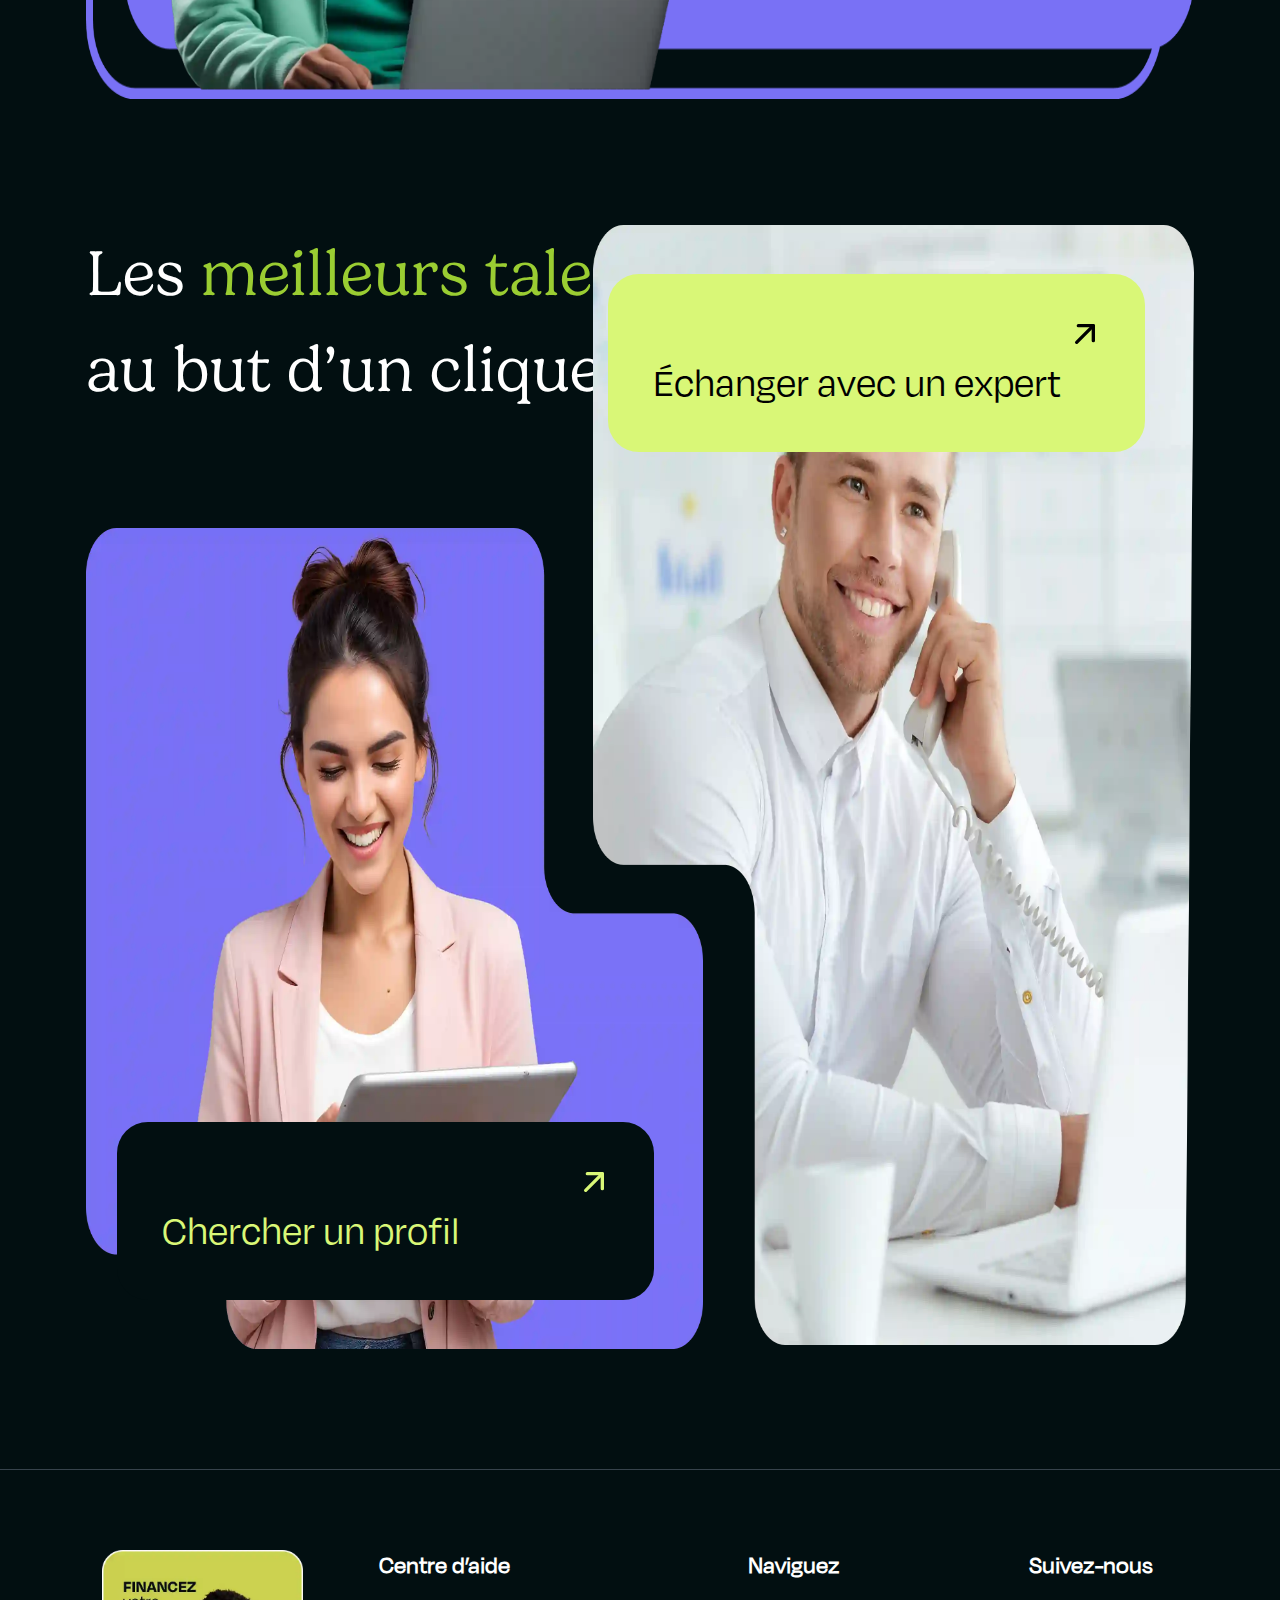
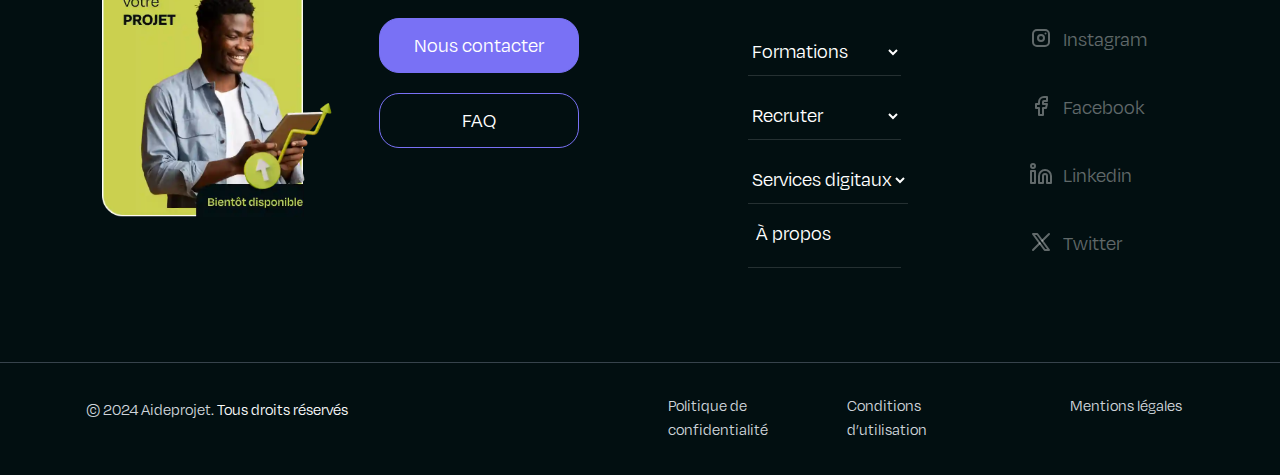
==== commit 19e498e7: "completed slick" ====
--- a/index.html
+++ b/index.html
@@ -2335,8 +2335,15 @@
             lastElement2.querySelector(".smooth-sizing").style.display =
               "block";
 
+            if (window.innerWidth < 1000) {
+              nextElement1.querySelector("h4").style.fontSize = "10px";
+              nextElement2.querySelector("h4").style.fontSize = "10px";
+            }
+            centerElement.querySelector("h4").style.fontSize = "16px";
+            nextElement2.querySelector("h4").style.fontSize = "14px";
+            nextElement1.querySelector("h4").style.fontSize = "14px";
+            lastElement2.querySelector("h4").style.fontSize = "12px";
             lastElement1.querySelector("h4").style.fontSize = "12px";
-            lastElement2.querySelector("h4").style.fontSize = "12px";
 
             centerElement.style.padding = max;
             // In the case of Mobile
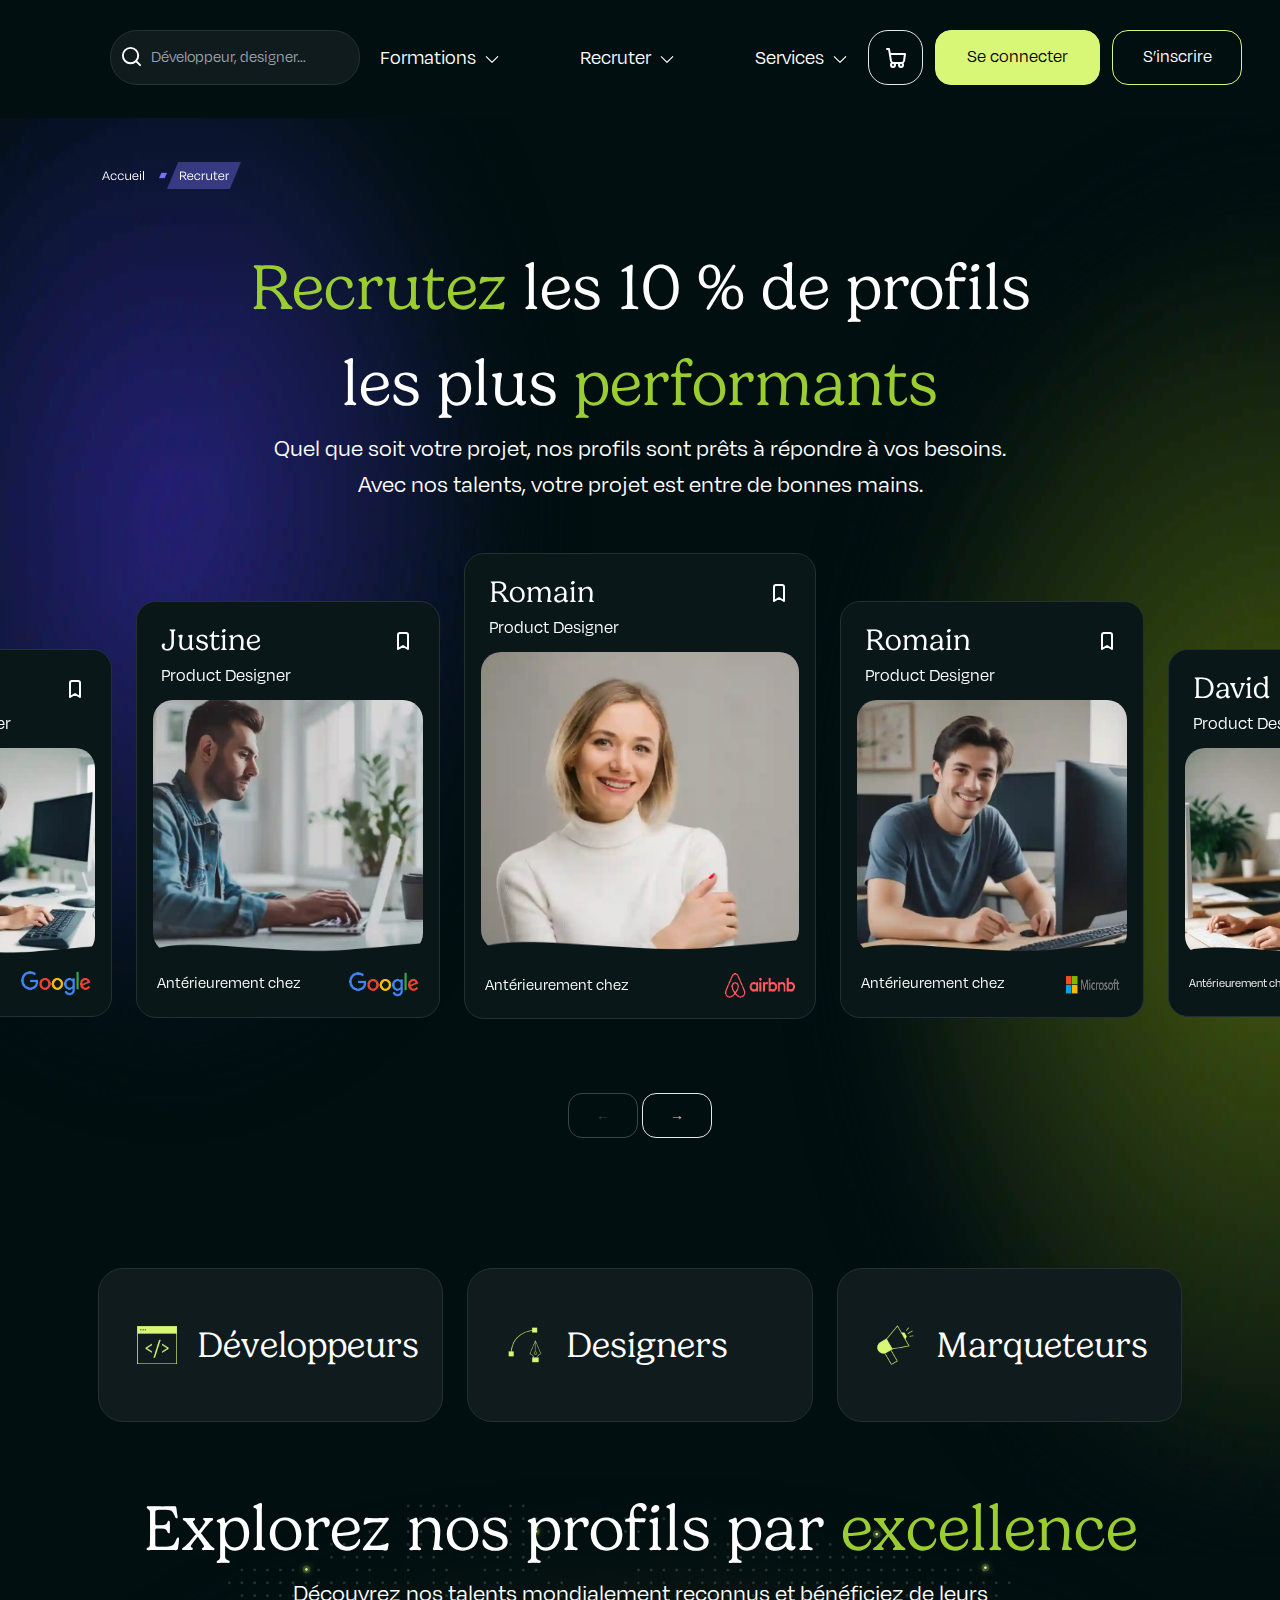
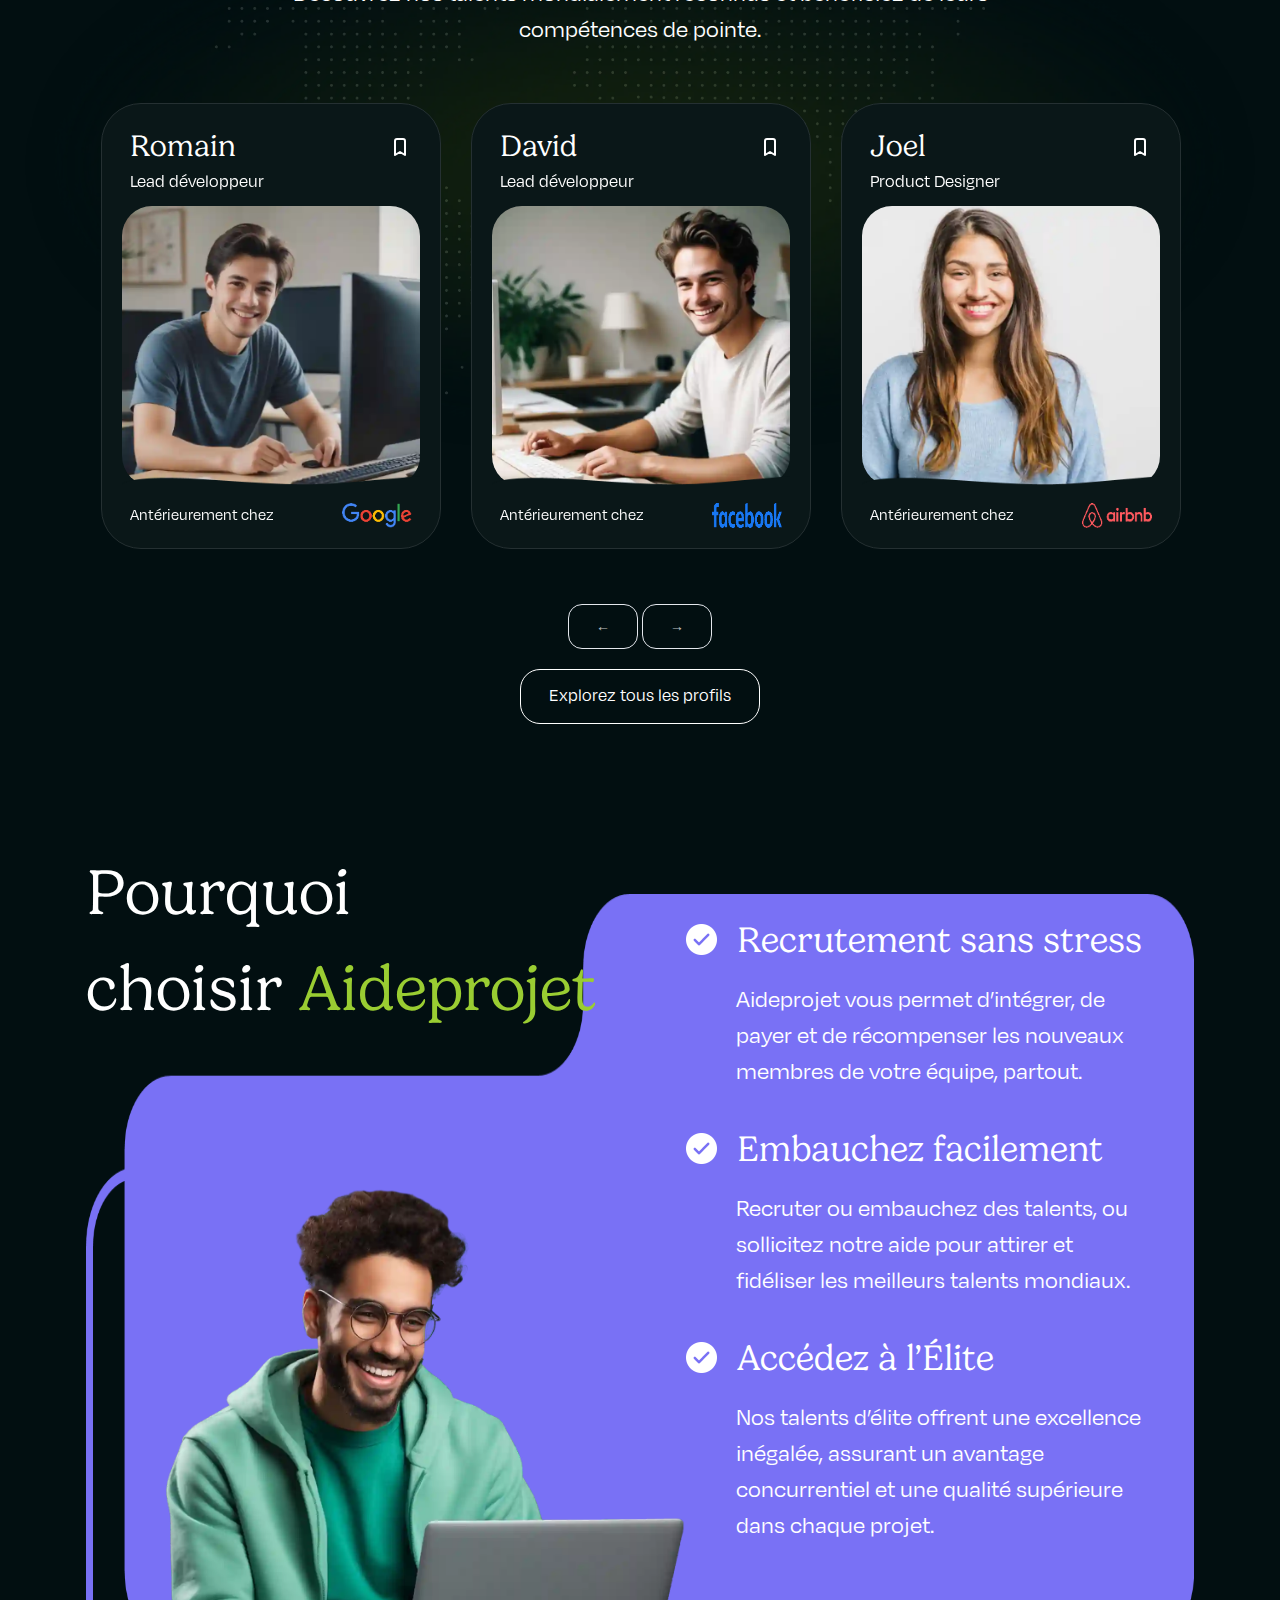
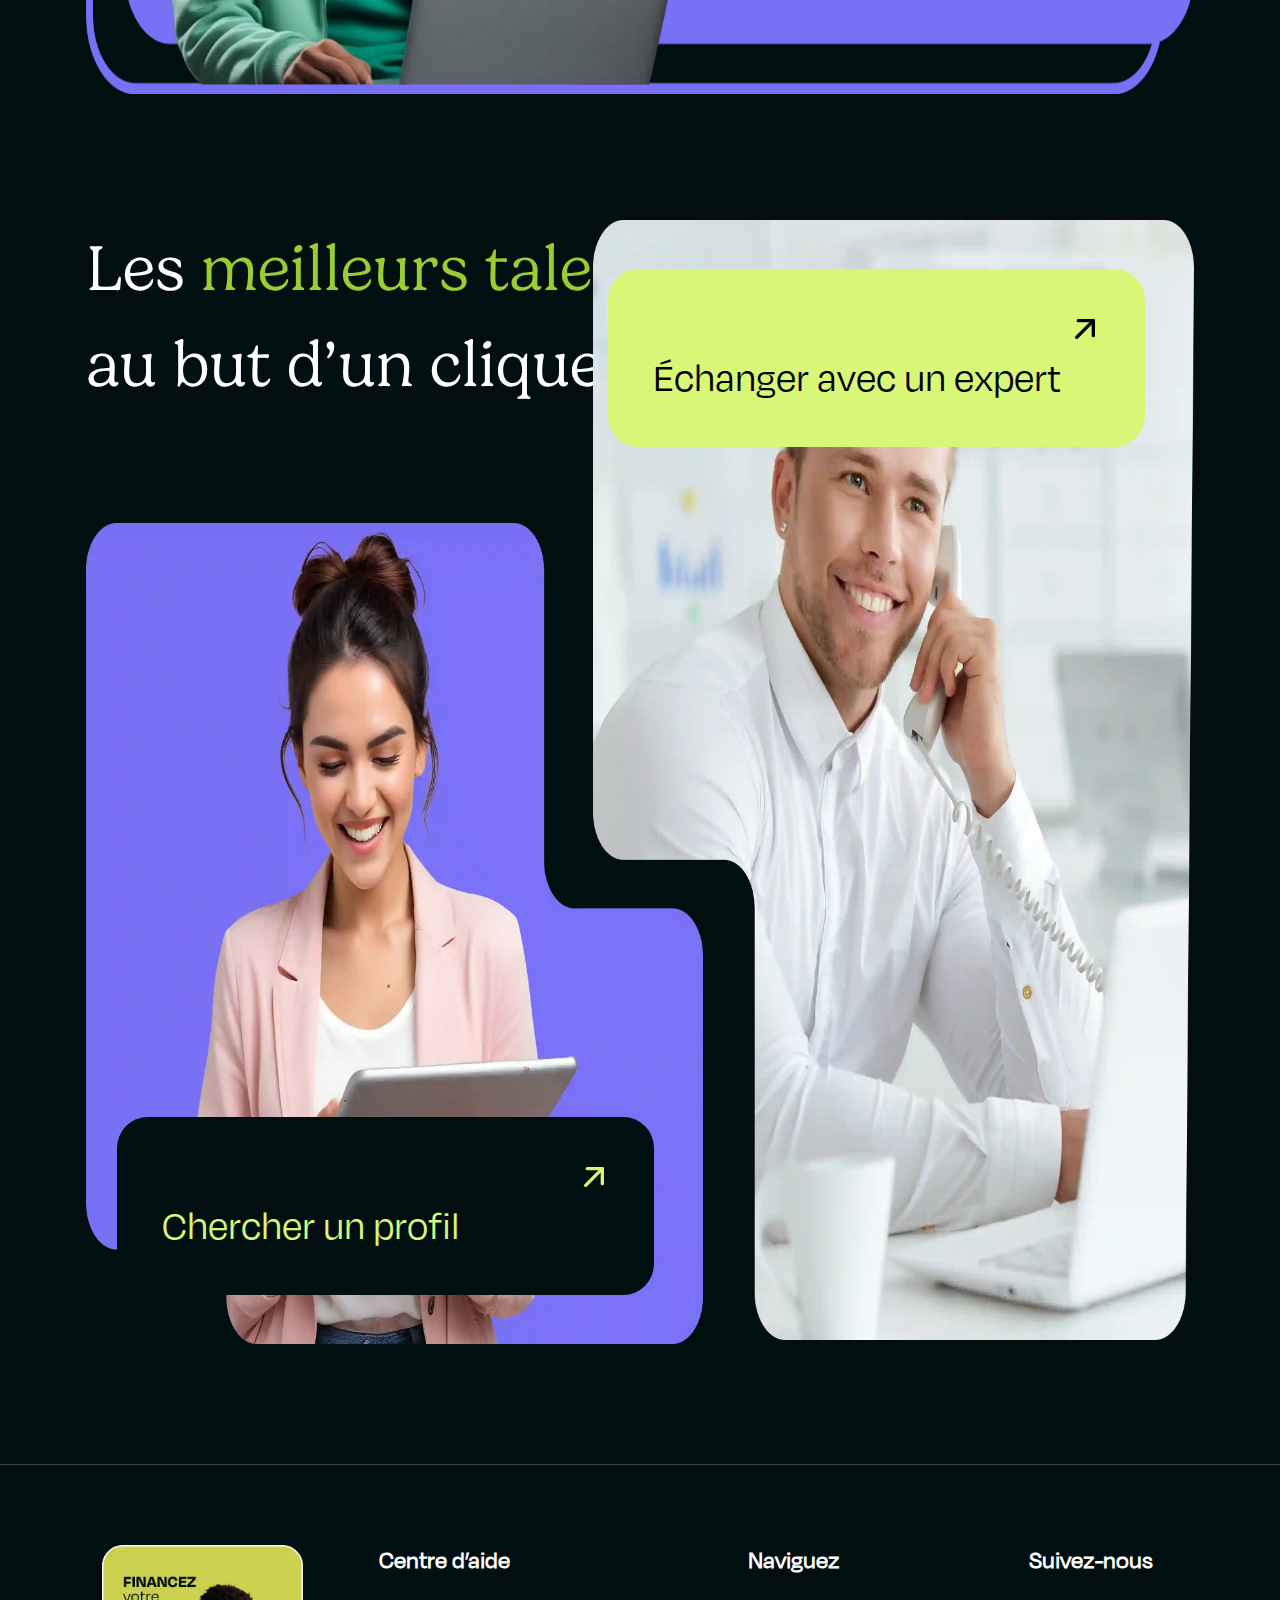
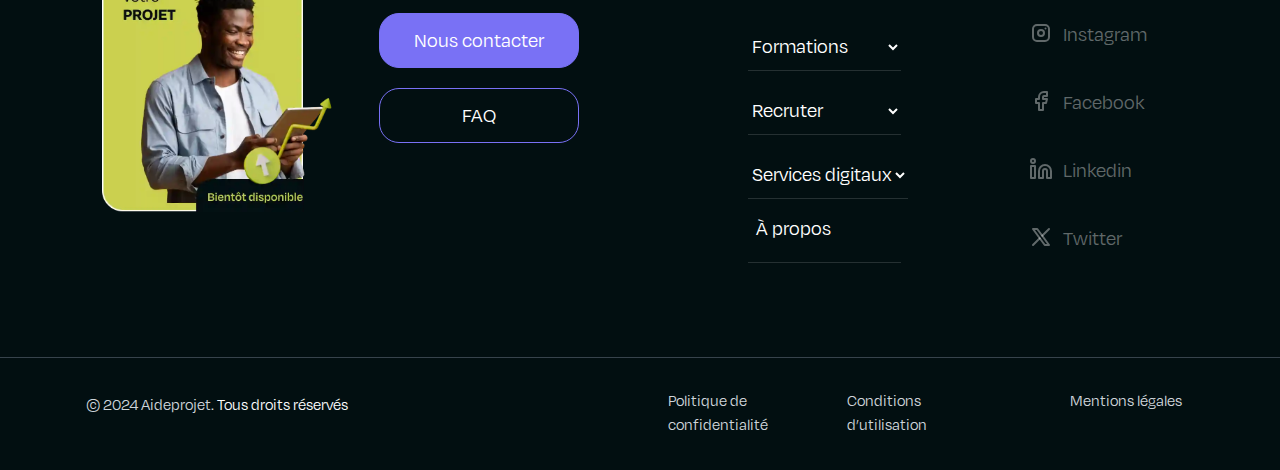
==== commit c1cdc6a4: "updated slick-2 slider" ====
--- a/index.html
+++ b/index.html
@@ -749,7 +749,7 @@
               >
                 <div class="outline-block">
                   <div class="flex justify-between items-center px-2">
-                    <h2 class="font-Gelia sm:text-base lg:text-3xl">Jullien</h2>
+                    <h2 class="font-Gelia sm:text-base lg:text-3xl">Romain</h2>
                     <svg
                       class="h-8 w-8 text-red-500"
                       width="24"
@@ -781,7 +781,7 @@
                   <div class="flex justify-between items-center sm:p-1">
                     <h4 class="sm:text-xs lg:text-base">Antérieurement chez</h4>
                     <img
-                      src="assets/images/logo-google.png"
+                      src="assets/images/logo/airbnb.png"
                       class="smooth-sizing"
                     />
                   </div>
@@ -825,7 +825,7 @@
                   <div class="flex justify-between items-center sm:p-1">
                     <h4 class="sm:text-xs lg:text-base">Antérieurement chez</h4>
                     <img
-                      src="assets/images/logo-google.png"
+                      src="assets/images/logo/microsoft.png"
                       class="smooth-sizing"
                     />
                   </div>
@@ -869,7 +869,7 @@
                   <div class="flex justify-between items-center sm:p-1">
                     <h4 class="sm:text-xs lg:text-base">Antérieurement chez</h4>
                     <img
-                      src="assets/images/logo-google.png"
+                      src="assets/images/logo/facebook.png"
                       class="smooth-sizing"
                     />
                   </div>
@@ -915,7 +915,7 @@
                   <div class="flex justify-between items-center sm:p-1">
                     <h4 class="sm:text-xs lg:text-base">Antérieurement chez</h4>
                     <img
-                      src="assets/images/logo-google.png"
+                      src="assets/images/logo/google.png"
                       class="smooth-sizing"
                     />
                   </div>
@@ -959,7 +959,7 @@
                   <div class="flex justify-between items-center sm:p-1">
                     <h4 class="sm:text-xs lg:text-base">Antérieurement chez</h4>
                     <img
-                      src="assets/images/logo-google.png"
+                      src="assets/images/logo/microsoft.png"
                       class="smooth-sizing"
                     />
                   </div>
@@ -1003,7 +1003,7 @@
                   <div class="flex justify-between items-center sm:p-1">
                     <h4 class="sm:text-xs lg:text-base">Antérieurement chez</h4>
                     <img
-                      src="assets/images/logo-google.png"
+                      src="assets/images/logo/facebook.png"
                       class="smooth-sizing"
                     />
                   </div>
@@ -1047,7 +1047,7 @@
                   <div class="flex justify-between items-center sm:p-1">
                     <h4 class="sm:text-xs lg:text-base">Antérieurement chez</h4>
                     <img
-                      src="assets/images/logo-google.png"
+                      src="assets/images/logo/airbnb.png"
                       class="smooth-sizing"
                     />
                   </div>
@@ -1091,7 +1091,7 @@
                   <div class="flex justify-between items-center sm:p-1">
                     <h4 class="sm:text-xs lg:text-base">Antérieurement chez</h4>
                     <img
-                      src="assets/images/logo-google.png"
+                      src="assets/images/logo/google.png"
                       class="smooth-sizing"
                     />
                   </div>
@@ -1135,7 +1135,7 @@
                   <div class="flex justify-between items-center sm:p-1">
                     <h4 class="sm:text-xs lg:text-base">Antérieurement chez</h4>
                     <img
-                      src="assets/images/logo-google.png"
+                      src="assets/images/logo/microsoft.png"
                       class="smooth-sizing"
                     />
                   </div>
@@ -1179,7 +1179,7 @@
                   <div class="flex justify-between items-center sm:p-1">
                     <h4 class="sm:text-xs lg:text-base">Antérieurement chez</h4>
                     <img
-                      src="assets/images/logo-google.png"
+                      src="assets/images/logo/google.png"
                       class="smooth-sizing"
                     />
                   </div>
@@ -1223,7 +1223,7 @@
                   <div class="flex justify-between items-center sm:p-1">
                     <h4 class="sm:text-xs lg:text-base">Antérieurement chez</h4>
                     <img
-                      src="assets/images/logo-google.png"
+                      src="assets/images/logo/google.png"
                       class="smooth-sizing"
                     />
                   </div>
@@ -1318,8 +1318,8 @@
           <!-- container -->
           <div class="container">
             <!-- row -->
-            <div>
-              <div class="-mx-4 flex flex-wrap justify-center">
+            <div class="relative">
+              <div class="-mx-4 relative flex flex-wrap justify-center">
                 <div class="w-full px-4">
                   <div class="sm:text-left xl:text-center text-white mt-28">
                     <h1 class="font-Gelia sm:text-4xl xl:text-7xl">
@@ -1388,7 +1388,7 @@
                           Antérieurement chez
                         </h4>
                         <img
-                          src="assets/images/logo-google.png"
+                          src="assets/images/logo/google.png"
                           class="smooth-sizing"
                         />
                       </div>
@@ -1439,7 +1439,7 @@
                           Antérieurement chez
                         </h4>
                         <img
-                          src="assets/images/logo-google.png"
+                          src="assets/images/logo/facebook.png"
                           class="smooth-sizing"
                         />
                       </div>
@@ -1490,7 +1490,7 @@
                           Antérieurement chez
                         </h4>
                         <img
-                          src="assets/images/logo-google.png"
+                          src="assets/images/logo/airbnb.png"
                           class="smooth-sizing"
                         />
                       </div>
@@ -1541,7 +1541,7 @@
                           Antérieurement chez
                         </h4>
                         <img
-                          src="assets/images/logo-google.png"
+                          src="assets/images/logo/microsoft.png"
                           class="smooth-sizing"
                         />
                       </div>
@@ -1592,17 +1592,17 @@
                           Antérieurement chez
                         </h4>
                         <img
-                          src="assets/images/logo-google.png"
+                          src="assets/images/logo/google.png"
                           class="smooth-sizing"
                         />
                       </div>
                     </div>
                   </div>
-                  <div
-                    id="slick-nav-1"
-                    class="products-slick-nav sm:mt-10"
-                  ></div>
-                </div>
+                </div>
+                <div
+                  id="slick-nav-1"
+                  class="bottom-slick-slider products-slick-nav sm:mt-10"
+                ></div>
                 <div class="flex justify-center items-center sm:mt-5">
                   <a href="./list.html">
                     <button
@@ -2339,11 +2339,11 @@
               nextElement1.querySelector("h4").style.fontSize = "10px";
               nextElement2.querySelector("h4").style.fontSize = "10px";
             }
-            centerElement.querySelector("h4").style.fontSize = "16px";
-            nextElement2.querySelector("h4").style.fontSize = "14px";
-            nextElement1.querySelector("h4").style.fontSize = "14px";
-            lastElement2.querySelector("h4").style.fontSize = "12px";
-            lastElement1.querySelector("h4").style.fontSize = "12px";
+            centerElement.querySelector("h4").style.fontSize = "13px";
+            nextElement2.querySelector("h4").style.fontSize = "11px";
+            nextElement1.querySelector("h4").style.fontSize = "11px";
+            lastElement2.querySelector("h4").style.fontSize = "10px";
+            lastElement1.querySelector("h4").style.fontSize = "10px";
 
             centerElement.style.padding = max;
             // In the case of Mobile
--- a/assets/css/custom.css
+++ b/assets/css/custom.css
@@ -1030,8 +1030,8 @@
 }
 
 .smooth-sizing {
-  width: 100px;
-  height: 30px;
+  width: 94px;
+  height: 25px;
 }
 
 .interval {
@@ -1064,6 +1064,12 @@
 
 .admin-card {
   height: 348px;
+}
+
+.bottom-slick-slider {
+  position: absolute;
+  right: 25px;
+  top: 90px;
 }
 
 @media only screen and (min-width: 1650px) {
@@ -1131,6 +1137,14 @@
   }
 
   .maintain-leftside-title {
+    width: 100%;
+  }
+
+  .bottom-slick-slider {
+    position: static;
+    right: 0;
+    top: 0;
+    bottom: -520px;
     width: 100%;
   }
 }
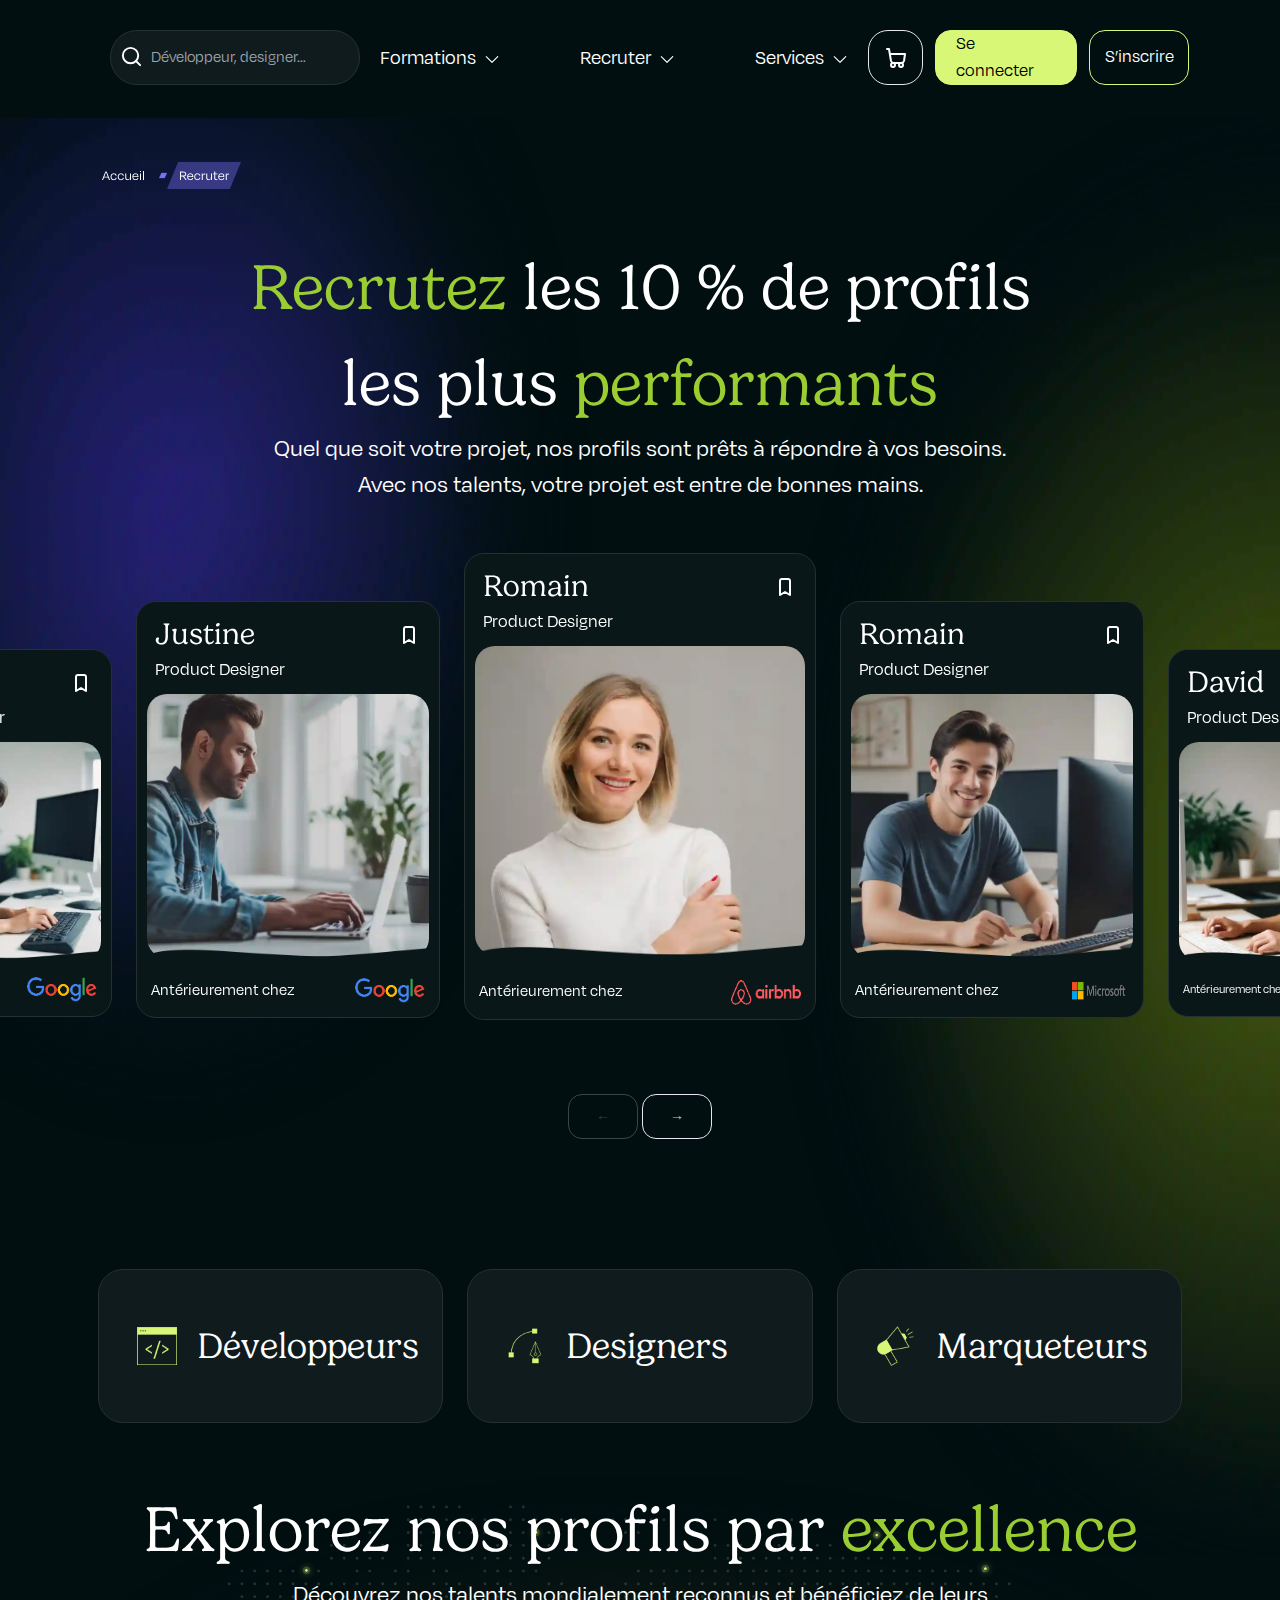
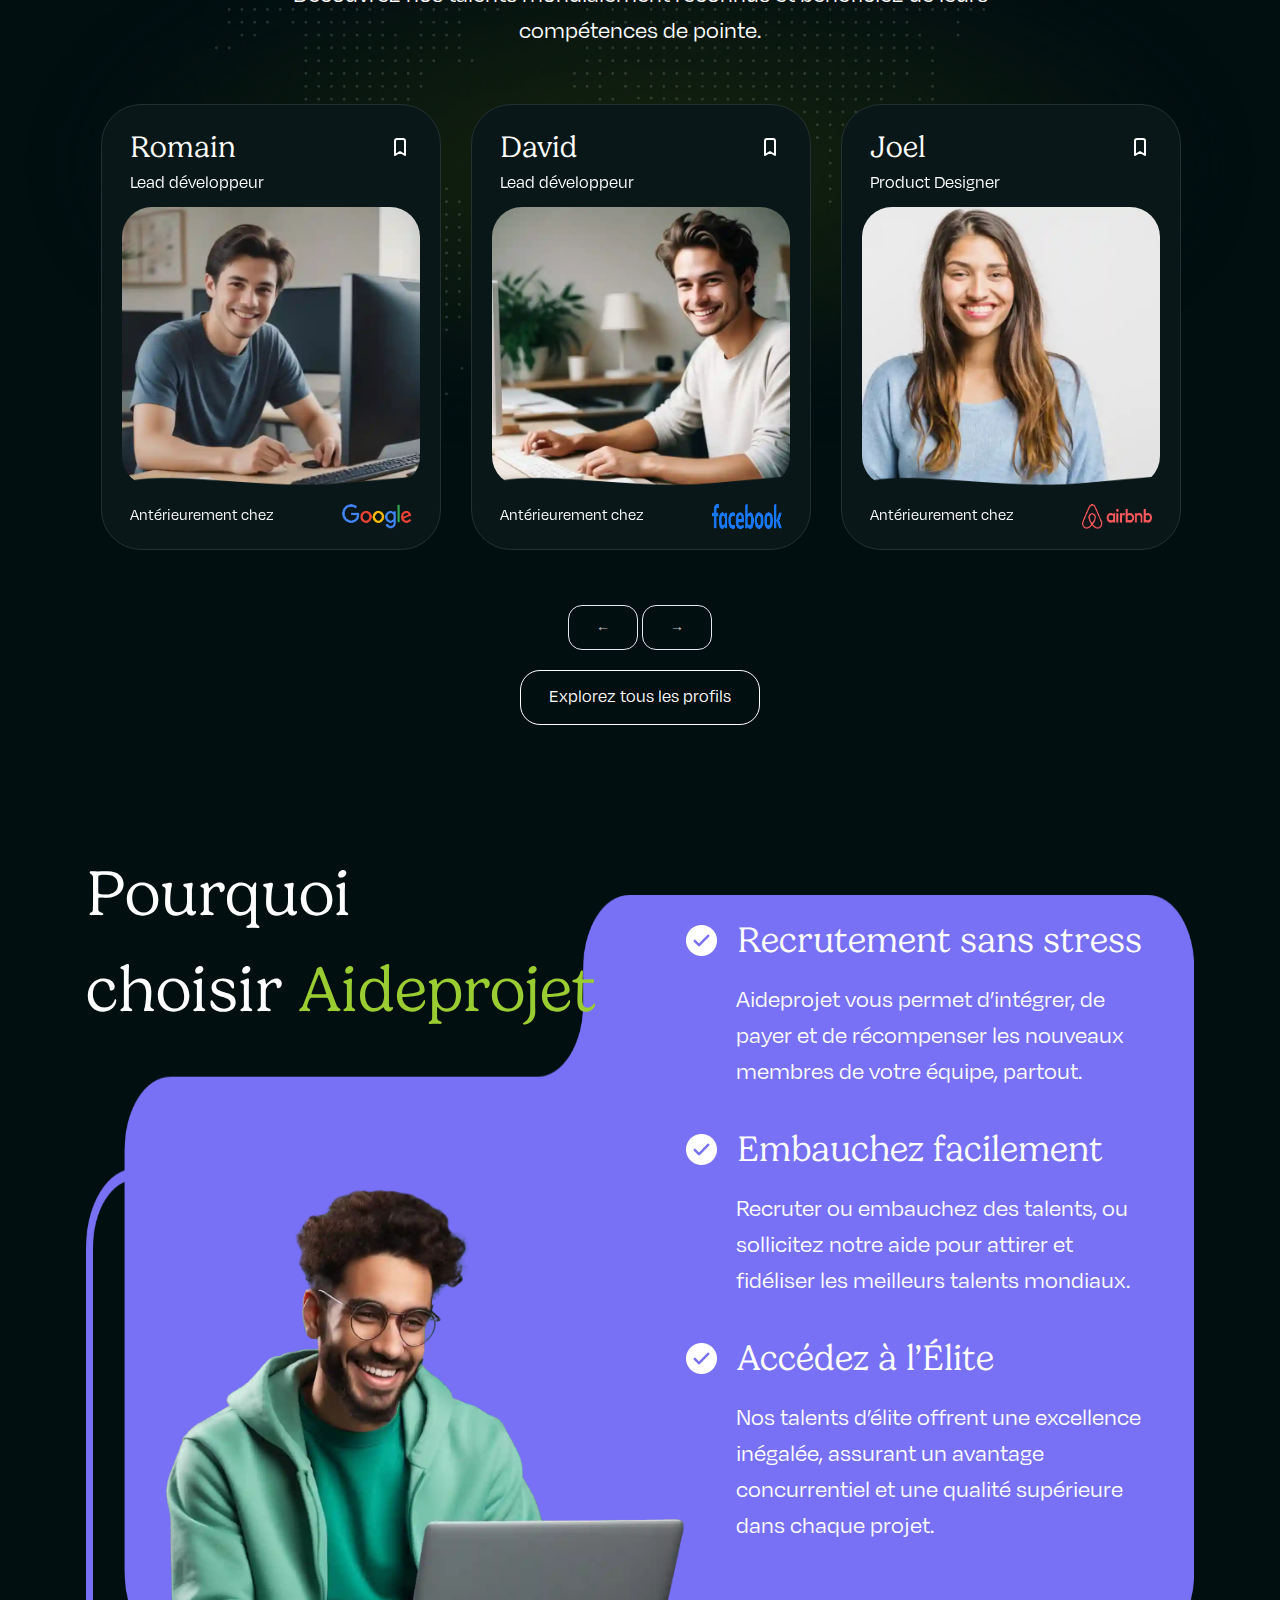
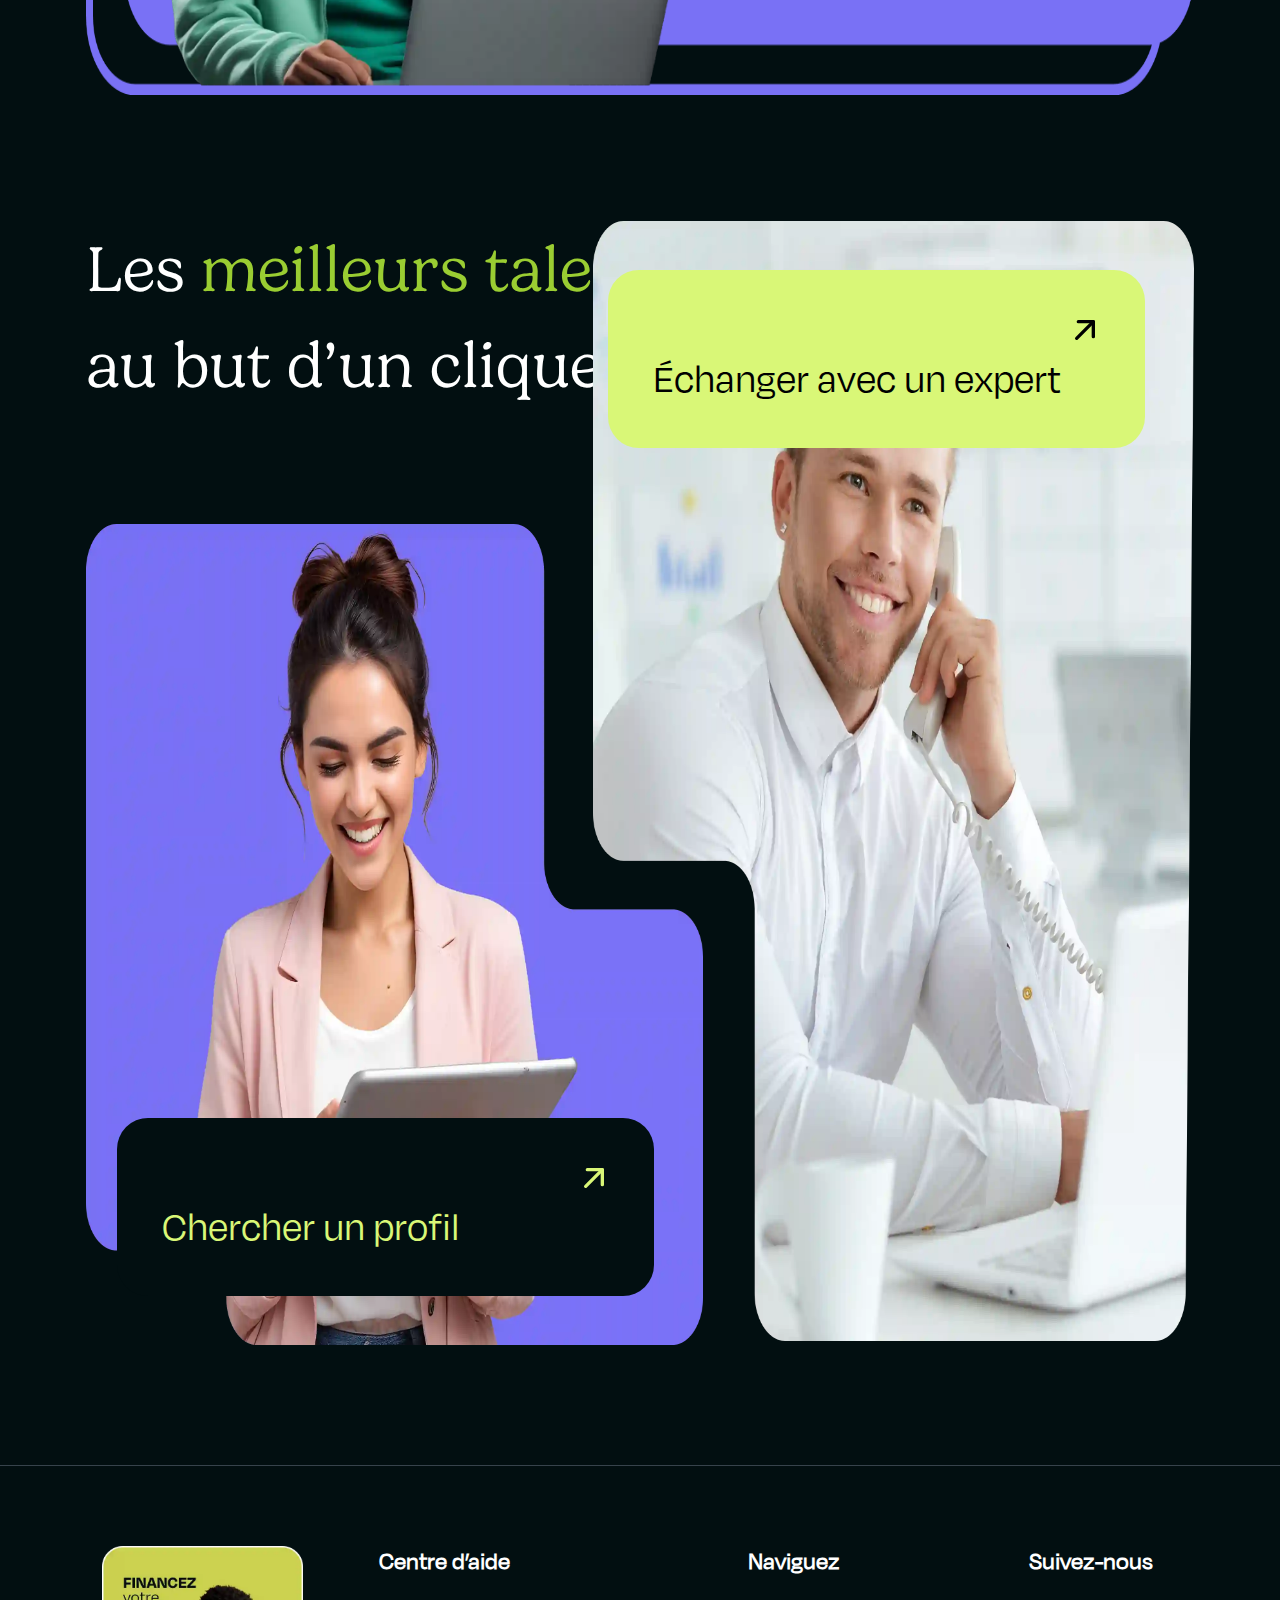
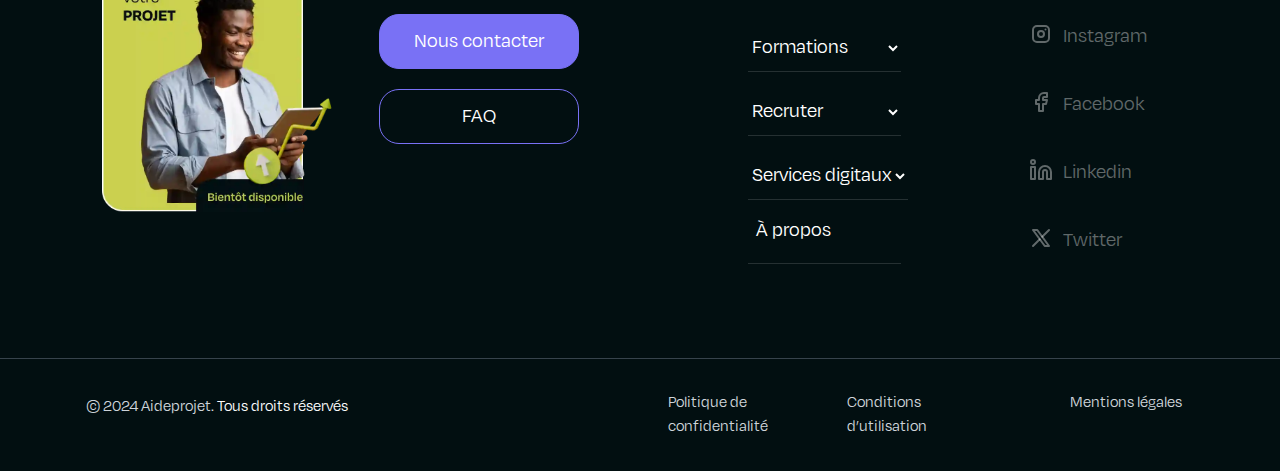
==== commit 1a68802c: "updated all style according to design" ====
--- a/index.html
+++ b/index.html
@@ -683,14 +683,14 @@
                         <a
                           href="#"
                           class="fill-button-form-header mr-3 px-5 flex justify-center items-center text-black hover:text-white"
-                          style="width: 165px"
+                          style="width: 142px"
                         >
                           Se connecter
                         </a>
                         <a
                           href="#"
                           class="outline-button-form-header flex px-5 justify-center items-center text-white"
-                          style="width: 130px"
+                          style="width: 100px"
                         >
                           S’inscrire
                         </a>
--- a/assets/css/custom.css
+++ b/assets/css/custom.css
@@ -372,7 +372,7 @@
   background-size: cover;
   width: 267px;
   height: 27px;
-  margin-top: 27px;
+  margin-top: 87px;
   left: 0px;
   top: 0px;
 }
@@ -393,7 +393,7 @@
 }
 
 .outline-block {
-  padding: 16px;
+  padding: 10px;
   background-color: #0a1718;
   border: 1px solid #253032;
   border-radius: 20px;
@@ -741,7 +741,7 @@
 .exit-button {
   width: 24px;
   height: 24px;
-  border-radius: 5px;
+  border-radius: 8px;
   background-color: transparent;
   border: 1px solid white;
 }
@@ -758,7 +758,7 @@
   border: 1px solid #253032;
   border-radius: 24px;
   padding-right: 38px;
-  height: 80px;
+  height: 72px;
   margin: auto;
   cursor: pointer;
 }
@@ -777,7 +777,7 @@
 }
 
 .pre-maintain {
-  width: 90px;
+  width: 86px;
   height: 55px;
   border: 1px solid #e5e7eb;
   border-radius: 20px;
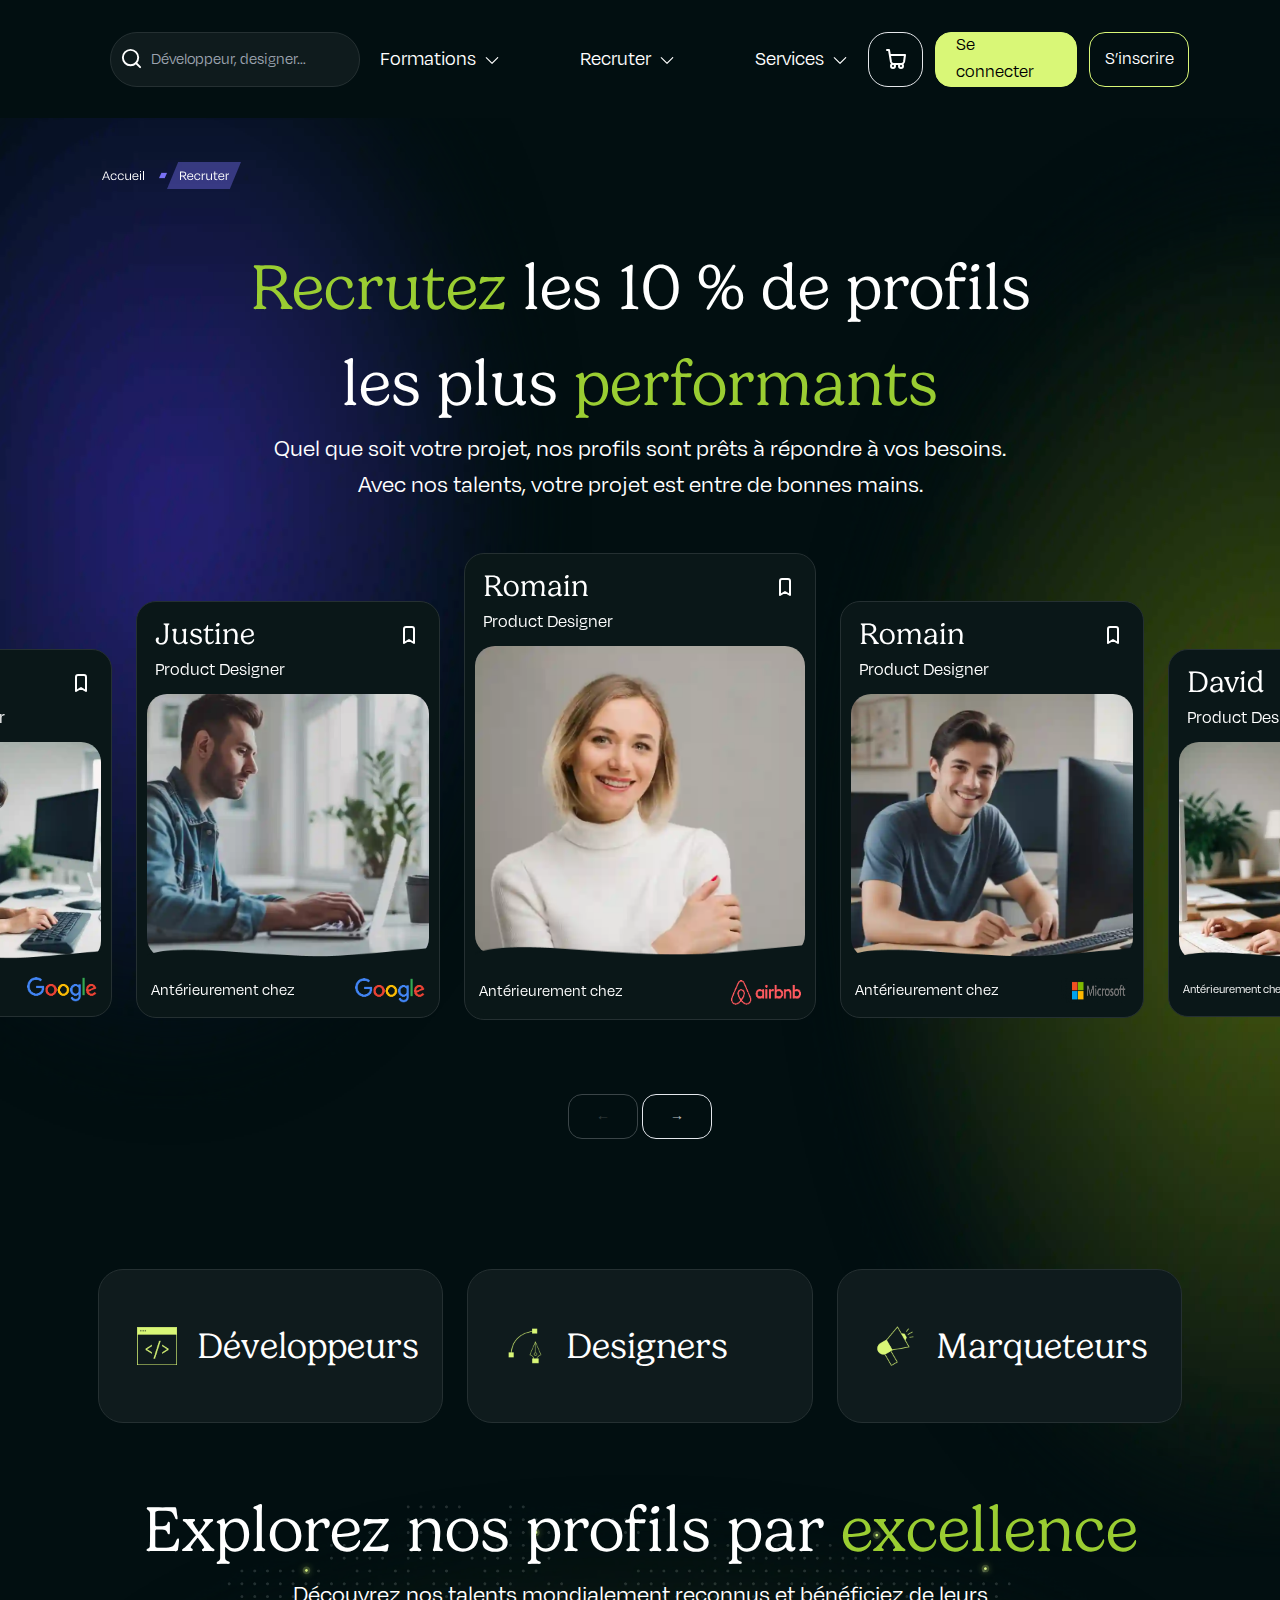
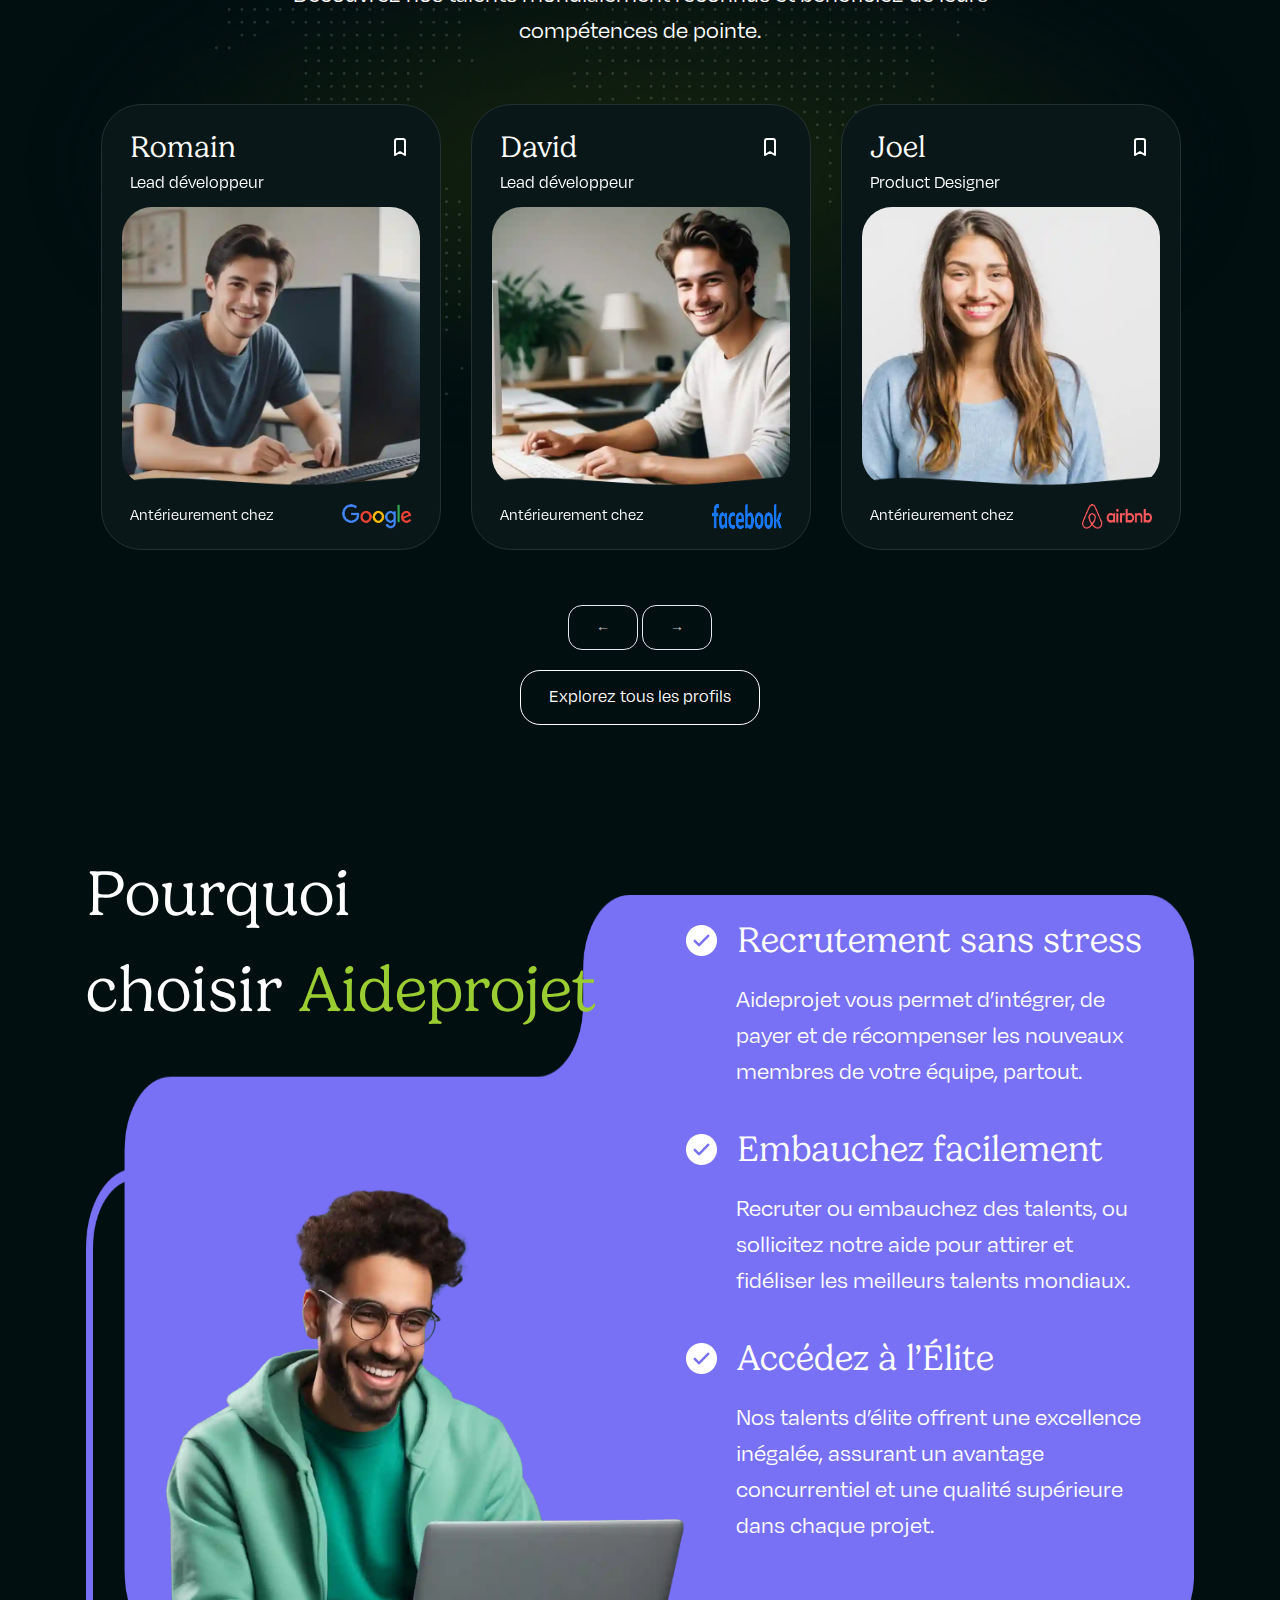
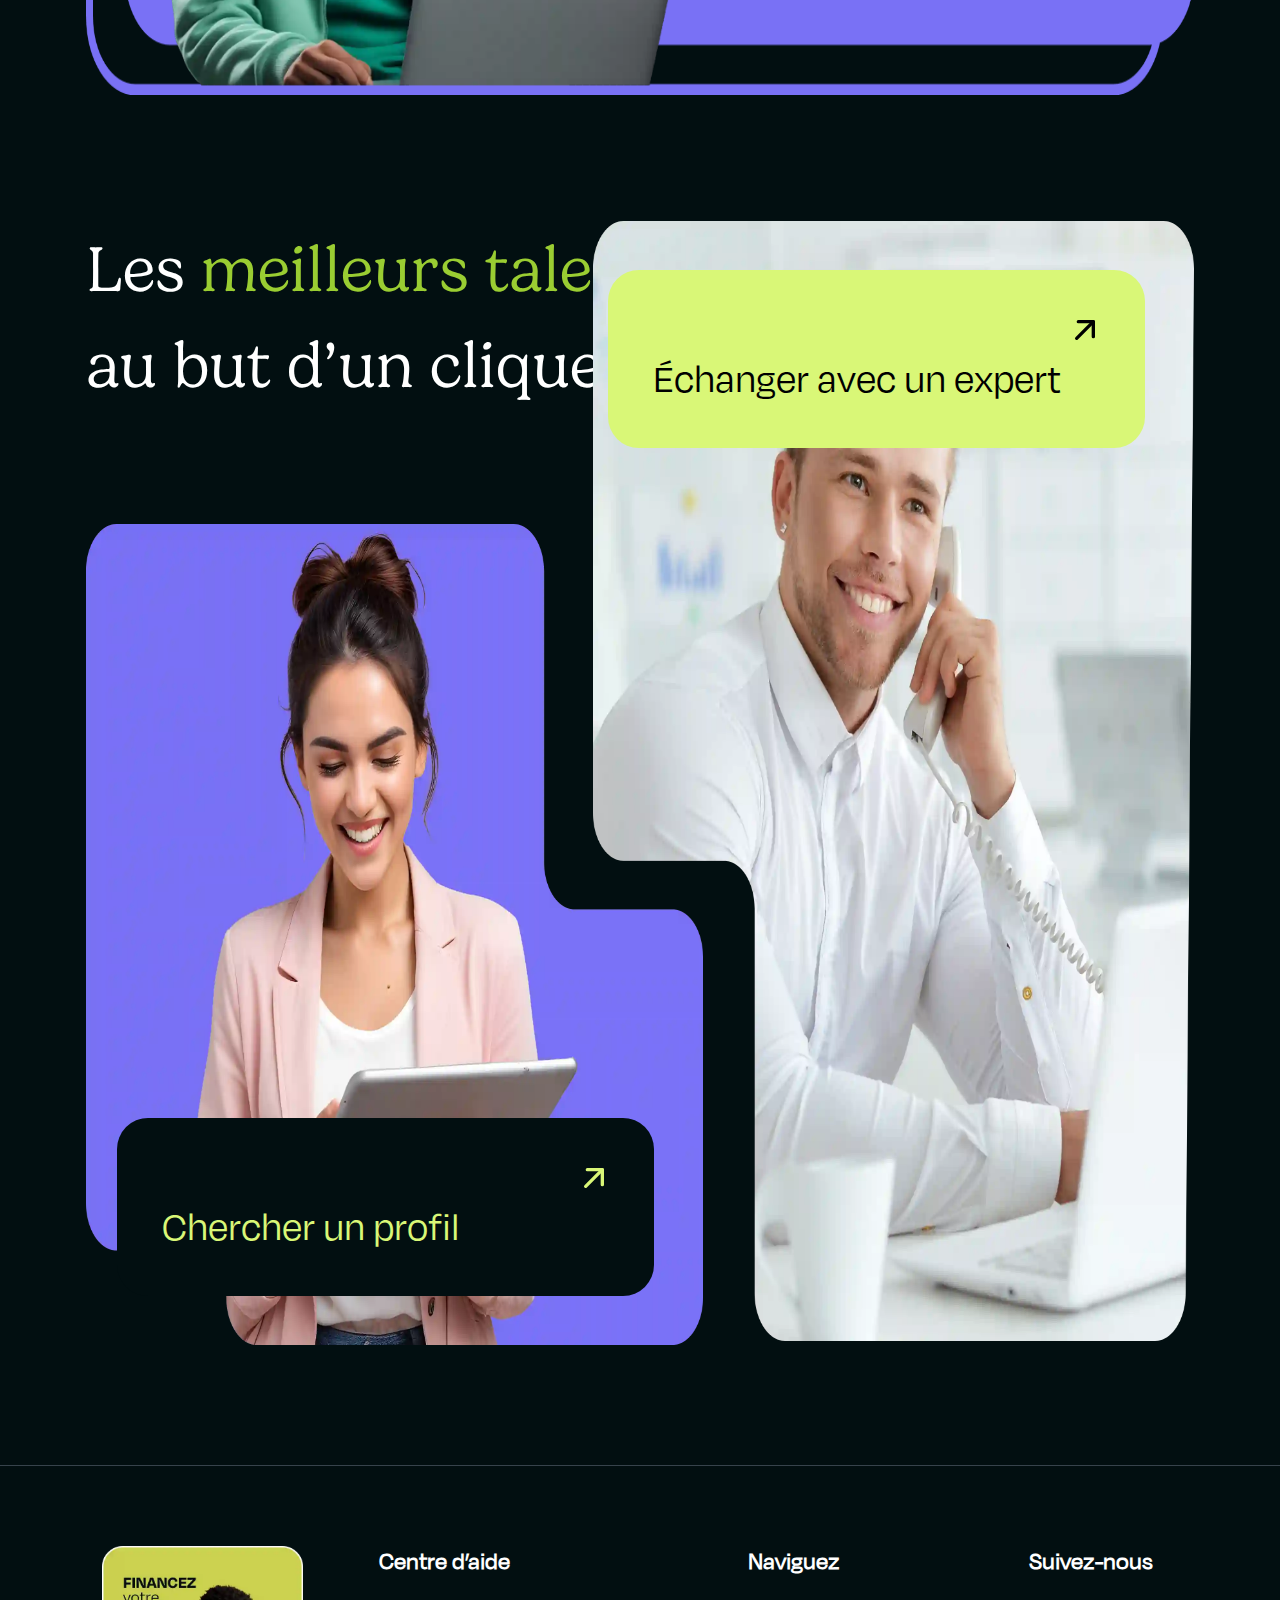
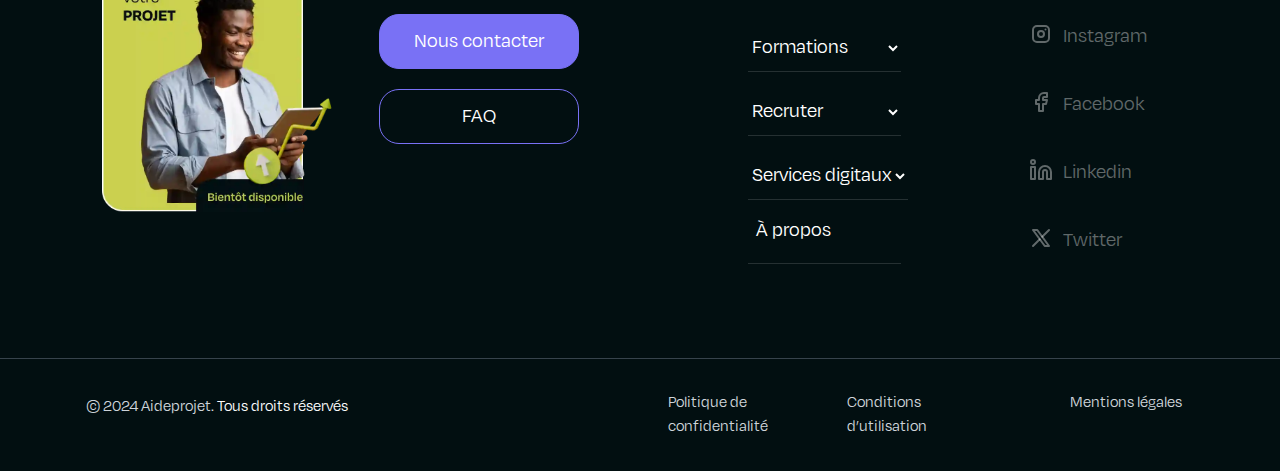
==== commit 1f7db769: "completed version 1.0" ====
--- a/index.html
+++ b/index.html
@@ -49,7 +49,7 @@
   <body>
     <!-- ====== Navbar Section Start -->
     <div class="relative first-background initial-background">
-      <div class="sticky-header">
+      <div class="sticky-header flex">
         <div class="flex w-full items-center">
           <div class="container">
             <div class="relative -mx-4 flex items-center justify-between">
@@ -58,7 +58,7 @@
                   <img
                     src="assets/images/logo.png"
                     alt="logo"
-                    class="header-logo w-full"
+                    class="header-logo respon-logo w-full"
                   />
                 </a>
               </div>
@@ -66,7 +66,8 @@
               <div class="flex w-full items-center justify-between px-4">
                 <button
                   id="navbarToggler"
-                  class="flex justify-center items-center absolute right-4 top-1/2 -translate-y-1/2 rounded-lg px-3 py-[6px] lg:hidden"
+                  class="flex justify-center items-center absolute -translate-y-1/2 rounded-lg px-3 py-[6px] lg:hidden"
+                  style="position: absolute; top: -8px; right: 0"
                 >
                   <div>
                     <span
--- a/assets/css/custom.css
+++ b/assets/css/custom.css
@@ -375,6 +375,12 @@
   margin-top: 87px;
   left: 0px;
   top: 0px;
+}
+
+.profile-image {
+  border-radius: 40px 40px 0 0;
+  height: 458px;
+  width: 100%;
 }
 
 .four-background {
@@ -771,7 +777,7 @@
   border: 1px solid #7971f5;
   border-radius: 24px;
   padding-right: 38px;
-  height: 80px;
+  height: 72px;
   margin: auto;
   cursor: pointer;
 }
@@ -1048,6 +1054,30 @@
   border: 1px solid #253032;
 }
 
+#admin-mark1 {
+  height: 40px;
+  width: 40px;
+  background-image: url(../images/admin/circle-favourite.svg);
+}
+
+#admin-mark1:hover {
+  height: 40px;
+  width: 40px;
+  background-image: url(../images/admin/circle-favourite1.svg);
+}
+
+#admin-mark2 {
+  height: 40px;
+  width: 40px;
+  background-image: url(../images/admin/circle-favourite.svg);
+}
+
+#admin-mark2:hover {
+  height: 40px;
+  width: 40px;
+  background-image: url(../images/admin/circle-favourite1.svg);
+}
+
 .admin-card-form {
   border: 1px solid #253032;
   border-radius: 24px;
@@ -1108,7 +1138,7 @@
   }
 
   .responsive-1024 {
-    margin-top: 50px;
+    margin-top: 10px;
   }
 }
 
@@ -1138,6 +1168,10 @@
 
   .maintain-leftside-title {
     width: 100%;
+  }
+
+  .admin-page {
+    height: auto;
   }
 
   .bottom-slick-slider {
@@ -1169,9 +1203,37 @@
   .maintain-leftside {
     display: none;
   }
-}
-
-@media only screen and (min-width: 1023px) {
+
+  .menu-form {
+    margin-top: 75px;
+  }
+
+  .menu-two-form {
+    margin-top: 20px;
+  }
+
+  .menu-three-form {
+    margin-top: 0px;
+  }
+
+  .profile-image {
+    height: 292px !important;
+  }
+
+  .sticky-header {
+    height: 50px !important;
+  }
+
+  .header-logo {
+    width: 106px !important;
+    height: 36px !important;
+  }
+  .respon-logo {
+    margin-left: 20px;
+  }
+}
+
+@media only screen and (min-width: 1024px) {
   .maintain {
     min-height: 900px;
   }
@@ -1216,10 +1278,6 @@
   .sidebar {
     min-width: 170px;
     width: 170px !important;
-  }
-
-  .header-logo {
-    display: none !important;
   }
 
   .notification-title {
